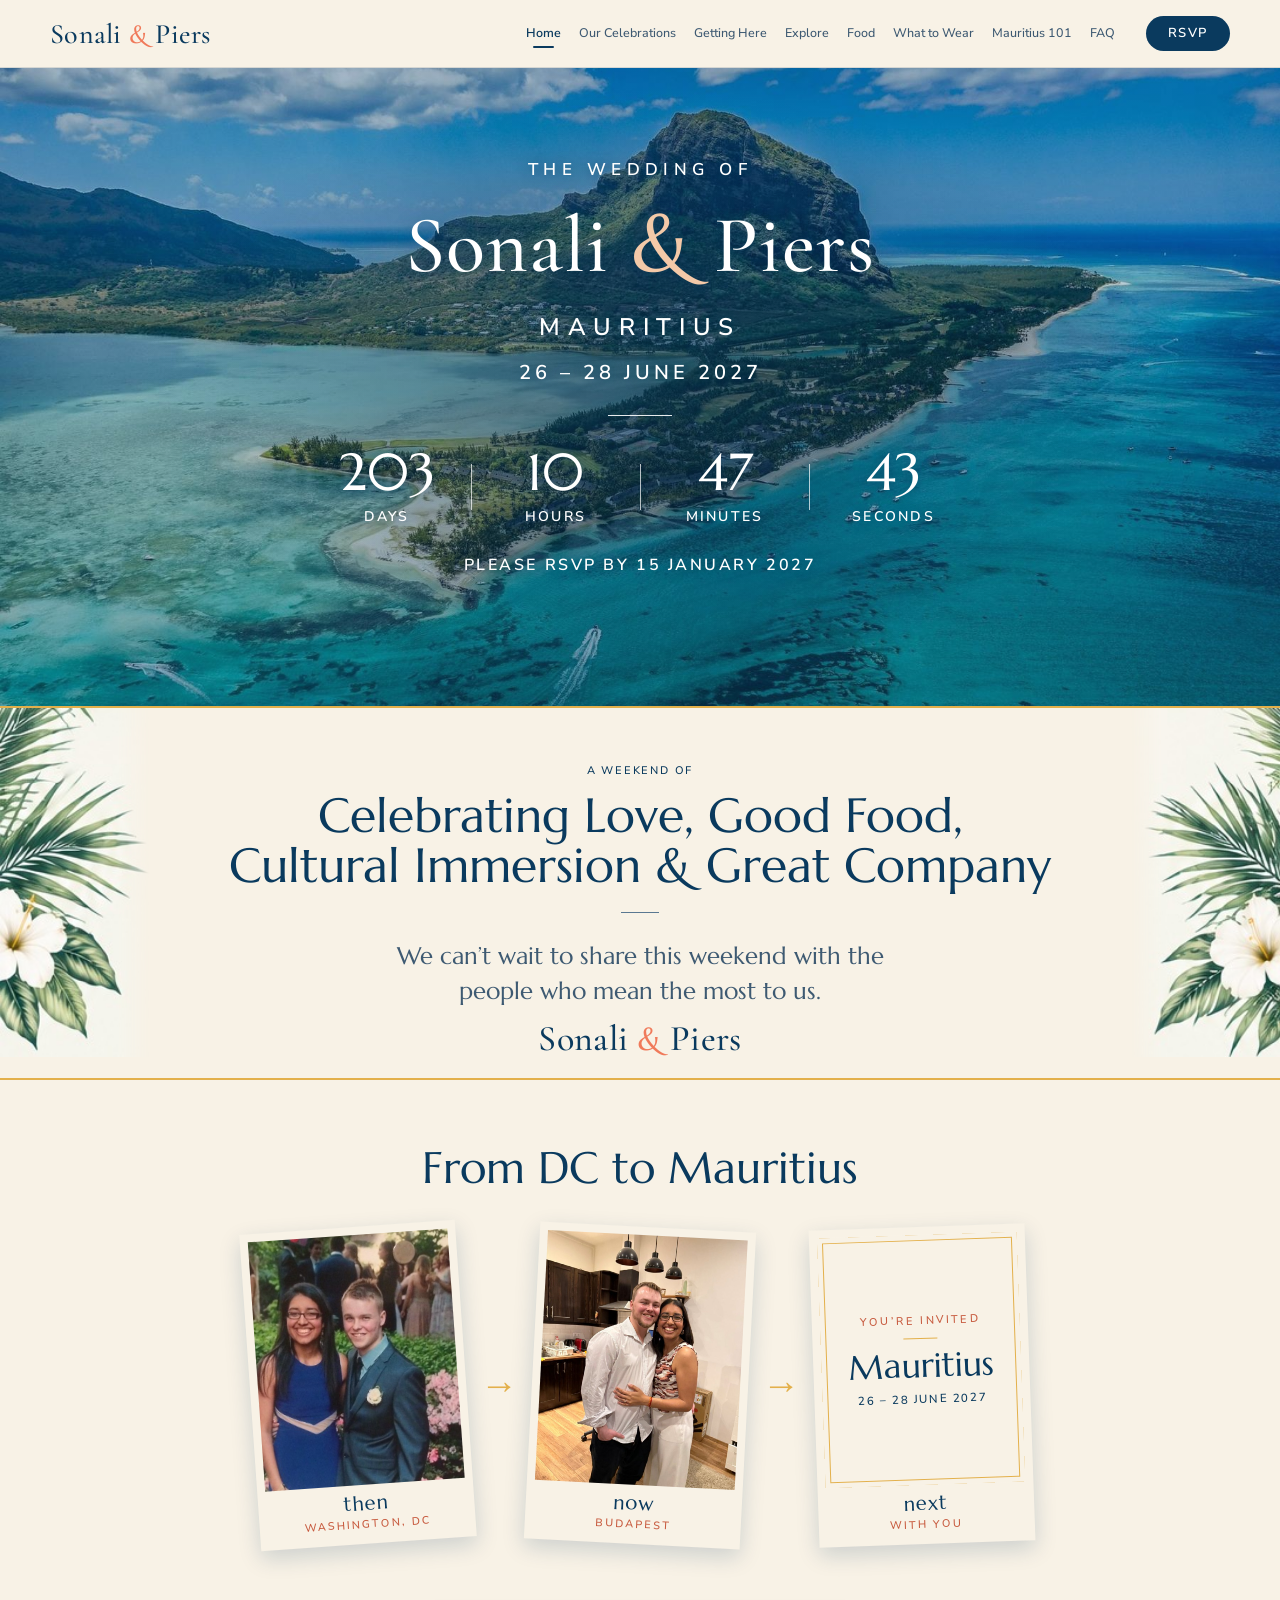
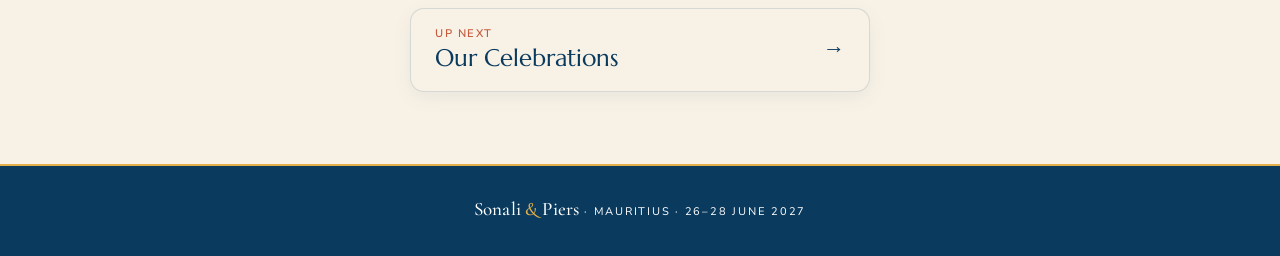
==== index.html @ 886efa23 "Full-height landing photo on older Samsung Internet Add standard vh fallbacks before the svh heights" ====
<!doctype html>
<html lang="en">
	<head>
		<meta charset="UTF-8" />
		<meta
			name="viewport"
			content="width=device-width, initial-scale=1.0, viewport-fit=cover" />
		<meta
			name="theme-color"
			content="#0d6663" />
		<title>Sonali &amp; Piers | Mauritius Wedding</title>
		<meta name="description" content="Sonali &amp; Piers are getting married in Mauritius, 26–28 June 2027. Celebrations, travel, FAQ and RSVP." />
		<meta property="og:type" content="website" />
		<meta property="og:site_name" content="Sonali &amp; Piers" />
		<meta property="og:title" content="Sonali &amp; Piers | Mauritius Wedding" />
		<meta property="og:description" content="Sonali &amp; Piers are getting married in Mauritius, 26–28 June 2027. Celebrations, travel, FAQ and RSVP." />
		<meta property="og:url" content="https://piers-kirk.github.io/sonali-and-piers-wedding-website/" />
		<meta property="og:image" content="https://piers-kirk.github.io/sonali-and-piers-wedding-website/assets/images/share.jpg" />
		<meta property="og:image:width" content="1200" />
		<meta property="og:image:height" content="630" />
		<meta property="og:image:alt" content="Sonali &amp; Piers, Mauritius, 26 to 28 June 2027, over an aerial photo of Le Morne" />
		<meta name="twitter:card" content="summary_large_image" />
		<meta name="theme-color" content="#f8f2e6" />
		<link
			rel="preconnect"
			href="https://fonts.googleapis.com" />
		<link
			rel="preconnect"
			href="https://fonts.gstatic.com"
			crossorigin />
		<link
			href="https://fonts.googleapis.com/css2?family=Cormorant+Garamond:wght@500;600&family=Marcellus&family=Nunito+Sans:wght@300;400;600;700&family=Great+Vibes&display=swap"
			rel="stylesheet" />
		<link rel="icon" href="assets/images/favicon.svg" type="image/svg+xml" />
		<link rel="stylesheet" href="assets/css/style.css?v=20261110b" />
		<link rel="stylesheet" href="assets/css/site.css?v=20261110b" />
</head>
	<body data-page="home">
		<header class="site-head">
			<a class="brand" href="index.html#home" aria-label="Sonali and Piers, home">Sonali <span>&amp;</span> Piers</a>
			<nav class="site-nav" aria-label="Main"><a href="index.html#home" data-nav="home">Home</a><a href="index.html#itinerary" data-nav="itinerary">Our Celebrations</a><a href="index.html#travel" data-nav="travel">Getting Here</a><a href="explore.html" data-nav="explore">Explore</a><a href="food.html" data-nav="food">Food</a><a href="wear.html" data-nav="wear">What to Wear</a><a href="tips.html" data-nav="tips">Mauritius 101</a><a href="index.html#faq" data-nav="faq">FAQ</a></nav>
			<a class="head-rsvp" href="index.html#rsvp" data-nav="rsvp">RSVP</a>
		</header>
		<nav class="tabbar" aria-label="Main"><a href="index.html#home" data-nav="home"><svg viewBox="0 0 24 24" aria-hidden="true"><path d="M3 10.5 12 3l9 7.5"/><path d="M5 9.5V20h5v-6h4v6h5V9.5"/></svg><span>Home</span></a><a href="index.html#itinerary" data-nav="itinerary"><svg viewBox="0 0 24 24" aria-hidden="true"><rect x="3.5" y="5" width="17" height="15.5" rx="2"/><path d="M3.5 10h17M8 3v4M16 3v4"/><path d="m9.2 15 2 2 3.8-4" /></svg><span>Celebrations</span></a><a href="index.html#travel" data-nav="travel"><svg viewBox="0 0 24 24" aria-hidden="true"><path d="M10.2 20.5 12 15l4.6 4.3 1.6-.6-2.4-6.5 3.6-3.6a1.9 1.9 0 0 0-2.7-2.7l-3.6 3.6-6.5-2.4-.6 1.6L10.3 12l-5.5 1.8-1.4-1.4-1.3.6 2.3 2.8 2.8 2.3.6-1.3z"/></svg><span>Getting Here</span></a><a href="explore.html" data-nav="explore"><svg viewBox="0 0 24 24" aria-hidden="true"><circle cx="12" cy="12" r="8.5"/><path d="m15.5 8.5-2 5-5 2 2-5z"/></svg><span>Explore</span></a><button class="tab-more" type="button" aria-expanded="false" aria-controls="more-sheet"><svg viewBox="0 0 24 24" aria-hidden="true"><rect x="4" y="4" width="6.5" height="6.5" rx="1.6"/><rect x="13.5" y="4" width="6.5" height="6.5" rx="1.6"/><rect x="4" y="13.5" width="6.5" height="6.5" rx="1.6"/><rect x="13.5" y="13.5" width="6.5" height="6.5" rx="1.6"/></svg><span>More</span></button></nav>
		<div class="more-sheet" id="more-sheet" hidden><div class="more-scrim" data-close-more></div><div class="more-panel" role="dialog" aria-modal="true" aria-label="More pages"><p class="more-h">More</p><ul><li><a href="food.html" data-nav="food"><svg viewBox="0 0 24 24" aria-hidden="true"><path d="M7 3v8M4.5 3v5a2.5 2.5 0 0 0 5 0V3M7 11v10"/><path d="M17.5 21V3c-2.2 1.3-3.5 3.7-3.5 7v3h3.5"/></svg><span>Food</span><i aria-hidden="true">›</i></a></li><li><a href="wear.html" data-nav="wear"><svg viewBox="0 0 24 24" aria-hidden="true"><path d="M12 7.5a2 2 0 1 1 2-2"/><path d="M12 7.5v1.2L3.2 15.6a1 1 0 0 0 .6 1.9h16.4a1 1 0 0 0 .6-1.9L12 8.7"/></svg><span>What to Wear</span><i aria-hidden="true">›</i></a></li><li><a href="tips.html" data-nav="tips"><svg viewBox="0 0 24 24" aria-hidden="true"><circle cx="12" cy="12" r="8.5"/><path d="M12 11v5.5"/><circle cx="12" cy="7.8" r=".7" fill="currentColor"/></svg><span>Mauritius 101</span><i aria-hidden="true">›</i></a></li><li><a href="index.html#faq" data-nav="faq"><svg viewBox="0 0 24 24" aria-hidden="true"><circle cx="12" cy="12" r="8.5"/><path d="M9.7 9.5a2.4 2.4 0 1 1 3.3 2.2c-.7.3-1 .8-1 1.5v.4"/><circle cx="12" cy="16.6" r=".6" fill="currentColor"/></svg><span>FAQ</span><i aria-hidden="true">›</i></a></li></ul></div></div>
		<header
			class="hero"
			id="home" data-view="home">
			<div class="hero-content">
				<p class="eyebrow">THE WEDDING OF</p>
				<h1 class="names"><span>Sonali</span> <span class="name-amp">&amp;</span> <span>Piers</span></h1>
				<p class="hero-location">MAURITIUS</p>
				<p class="hero-date">26 – 28 JUNE 2027</p>
				<span
					class="hero-rule"
					aria-hidden="true"></span>
				<div class="countdown" aria-label="Countdown to the wedding"><div><span data-unit="days">0</span><p>DAYS</p></div><i></i><div><span data-unit="hours">0</span><p>HOURS</p></div><i></i><div><span data-unit="minutes">0</span><p>MINUTES</p></div><i></i><div><span data-unit="seconds">0</span><p>SECONDS</p></div></div>
				<p class="rsvp-by hero-by">PLEASE RSVP BY 15 JANUARY 2027</p>
			</div>
		</header>

		<main>
			<section
				class="intro tropical-corners"
				id="welcome" data-view="home">
				<span class="deco deco-l" aria-hidden="true"></span><span class="deco deco-r" aria-hidden="true"></span>
				<p class="section-label">A WEEKEND OF</p>
				<h2>Celebrating Love, Good Food,<br />Cultural Immersion &amp; Great Company</h2>
				<p class="welcome-note">We can’t wait to share this weekend with the people who mean the most to us.</p>
				<p class="sig">Sonali <span class="name-amp">&amp;</span> Piers</p>
			</section>

			<section class="story" id="story" data-view="home">
				<h2>From DC to Mauritius</h2>
				<div class="story-pols">
					<figure class="pol pol-a"><img src="assets/images/story-then.jpg" alt="Sonali and Piers at prom" loading="lazy" /><figcaption>then<small>Washington, DC</small></figcaption></figure>
					<span class="story-arrow" aria-hidden="true">→</span>
					<figure class="pol pol-b"><img src="assets/images/story-now.jpg" alt="Sonali and Piers today" loading="lazy" /><figcaption>now<small>Budapest</small></figcaption></figure>
					<span class="story-arrow story-arrow-2" aria-hidden="true">→</span>
					<figure class="pol pol-c"><div class="inv" role="img" aria-label="You're invited to Mauritius, 26 to 28 June 2027"><span class="inv-k">You’re invited</span><span class="inv-line"></span><span class="inv-m">Mauritius</span><span class="inv-d">26 – 28 June 2027</span></div><figcaption>next<small>with you</small></figcaption></figure>
				</div>
			<a class="view-next" href="#itinerary"><small>Up next</small><b>Our Celebrations</b><span aria-hidden="true">→</span></a></section>
			<section
				class="celebrations"
				id="itinerary" data-view="itinerary"><span class="hib hib-l" aria-hidden="true"></span><span class="hib hib-r" aria-hidden="true"></span>
				<div class="section-heading">
					<span></span>
					<h2>OUR CELEBRATIONS</h2>
					<span></span>
				</div>
<div class="toran" aria-hidden="true"></div>

				<div class="ce-grid"><article class="ce"><figure class="ce-art"><svg viewBox="0 0 300 200" preserveAspectRatio="xMidYMid slice" aria-hidden="true"><defs><linearGradient id="cm" x1="0" y1="0" x2="0" y2="1"><stop offset="0" stop-color="#c2306b"/><stop offset="1" stop-color="#8f1f52"/></linearGradient></defs><rect width="300" height="200" fill="url(#cm)"/>
<g stroke="#f6c98f" stroke-width="1.2" opacity=".5" fill="none"><path d="M0 30 Q75 60 150 30 T300 30"/></g>
<g><line x1="24" y1="0" x2="24" y2="110" stroke="#f4d58d" stroke-width="1"/><circle cx="24" cy="12" r="7" fill="#f4b84a"/><circle cx="24" cy="26" r="7" fill="#e9a23b"/><circle cx="24" cy="40" r="7" fill="#f4b84a"/><circle cx="24" cy="54" r="7" fill="#e9a23b"/><circle cx="24" cy="68" r="7" fill="#f4b84a"/><circle cx="24" cy="82" r="7" fill="#e9a23b"/><circle cx="24" cy="96" r="7" fill="#f4b84a"/></g><g><line x1="58" y1="0" x2="58" y2="80" stroke="#f4d58d" stroke-width="1"/><circle cx="58" cy="12" r="7" fill="#e9a23b"/><circle cx="58" cy="26" r="7" fill="#f4b84a"/><circle cx="58" cy="40" r="7" fill="#e9a23b"/><circle cx="58" cy="54" r="7" fill="#f4b84a"/><circle cx="58" cy="68" r="7" fill="#e9a23b"/></g><g><line x1="92" y1="0" x2="92" y2="128" stroke="#f4d58d" stroke-width="1"/><circle cx="92" cy="12" r="7" fill="#f4b84a"/><circle cx="92" cy="26" r="7" fill="#e9a23b"/><circle cx="92" cy="40" r="7" fill="#f4b84a"/><circle cx="92" cy="54" r="7" fill="#e9a23b"/><circle cx="92" cy="68" r="7" fill="#f4b84a"/><circle cx="92" cy="82" r="7" fill="#e9a23b"/><circle cx="92" cy="96" r="7" fill="#f4b84a"/><circle cx="92" cy="110" r="7" fill="#e9a23b"/><circle cx="92" cy="124" r="7" fill="#f4b84a"/></g><g><line x1="208" y1="0" x2="208" y2="128" stroke="#f4d58d" stroke-width="1"/><circle cx="208" cy="12" r="7" fill="#e9a23b"/><circle cx="208" cy="26" r="7" fill="#f4b84a"/><circle cx="208" cy="40" r="7" fill="#e9a23b"/><circle cx="208" cy="54" r="7" fill="#f4b84a"/><circle cx="208" cy="68" r="7" fill="#e9a23b"/><circle cx="208" cy="82" r="7" fill="#f4b84a"/><circle cx="208" cy="96" r="7" fill="#e9a23b"/><circle cx="208" cy="110" r="7" fill="#f4b84a"/><circle cx="208" cy="124" r="7" fill="#e9a23b"/></g><g><line x1="242" y1="0" x2="242" y2="80" stroke="#f4d58d" stroke-width="1"/><circle cx="242" cy="12" r="7" fill="#f4b84a"/><circle cx="242" cy="26" r="7" fill="#e9a23b"/><circle cx="242" cy="40" r="7" fill="#f4b84a"/><circle cx="242" cy="54" r="7" fill="#e9a23b"/><circle cx="242" cy="68" r="7" fill="#f4b84a"/></g><g><line x1="276" y1="0" x2="276" y2="110" stroke="#f4d58d" stroke-width="1"/><circle cx="276" cy="12" r="7" fill="#e9a23b"/><circle cx="276" cy="26" r="7" fill="#f4b84a"/><circle cx="276" cy="40" r="7" fill="#e9a23b"/><circle cx="276" cy="54" r="7" fill="#f4b84a"/><circle cx="276" cy="68" r="7" fill="#e9a23b"/><circle cx="276" cy="82" r="7" fill="#f4b84a"/><circle cx="276" cy="96" r="7" fill="#e9a23b"/></g>
<g><path d="M150 64 l14 22 h-28z" fill="#f4d58d"/><rect x="140" y="86" width="20" height="26" rx="3" fill="#e9a23b"/><path d="M146 96 h8 M146 104 h8" stroke="#8f1f52" stroke-width="2"/><circle cx="150" cy="120" r="3" fill="#f4d58d"/><line x1="150" y1="0" x2="150" y2="64" stroke="#f4d58d"/></g>
<path d="M0 200 V160 Q75 140 150 158 T300 150 V200Z" fill="#1f7a5c"/>
<g fill="#f6c98f"><circle cx="40" cy="176" r="2"/><circle cx="110" cy="168" r="2"/><circle cx="190" cy="172" r="2"/><circle cx="260" cy="166" r="2"/></g></svg><div class="ce-date"><span>SAT</span><b>26</b><span>JUNE</span></div></figure>
<div class="ce-body"><h3>Mehendi</h3><p class="ce-time">6:00 PM – Midnight</p><p class="ce-venue">Domaine Anna</p><p class="ce-serve">Dinner will be served</p><p class="ce-copy">A joyful start to the weekend with good food and colour.</p>
<a class="ce-map" href="https://www.google.com/maps/place/Domaine+Anna/@-20.2659439,57.3825025,17z/data=!3m1!4b1!4m6!3m5!1s0x217c43f70ab8f611:0x45fe65e4c6f3e160!8m2!3d-20.265949!4d57.3850828!16s%2Fg%2F1w0nbml6?entry=ttu&amp;g_ep=EgoyMDI2MTEwNC4wIKXMDSoASAFQAw%3D%3D" target="_blank" rel="noopener"><svg viewBox="0 0 24 24" aria-hidden="true"><path d="M12 21s-7-6.2-7-11.5A7 7 0 0 1 19 9.5C19 14.8 12 21 12 21z"/><circle cx="12" cy="9.5" r="2.5"/></svg>View on map</a>
<div class="ce-actions"><a class="ce-cal" href="assets/calendar/mehendi.ics" download>Add to calendar</a><a class="ce-cal alt" href="https://calendar.google.com/calendar/render?action=TEMPLATE&amp;text=Sonali%20%26%20Piers%20-%20Mehendi&amp;dates=20270626T140000Z/20270626T200000Z&amp;location=Domaine%20Anna%2C%20Flic%20en%20Flac%2C%20Mauritius&amp;details=Times%20are%20Mauritius%20time%20%28UTC%2B4%29." target="_blank" rel="noopener">Google Calendar</a></div><div class="ce-expect"><p class="ce-expect-h">What to expect</p><p>The Mehendi is a relaxed, colourful party the evening before the wedding. Henna (mehendi) artists paint intricate designs on the bride’s hands and feet, and guests are very welcome to have a design too. It takes around 20 minutes to dry, so it’s the perfect excuse to sit back with a drink. Expect music, dancing and plenty of food. There are no formalities, just come and enjoy yourself.</p></div><div class="ce-wear"><p class="ce-wear-h">What to wear</p><p>Traditional Indian attire encouraged; Western festive attire is also welcome.</p><p class="ce-pal-tbc"><span aria-hidden="true"><i></i><i></i><i></i></span>Colour palette coming soon</p><a class="ce-insp" href="wear.html#mehendi">Outfit ideas &rarr;</a></div></div></article><article class="ce"><figure class="ce-art"><img src="assets/images/events/hilton_mauritius.jpeg" alt="Hilton Mauritius Resort &amp; Spa, Flic en Flac" loading="lazy" decoding="async" /><div class="ce-date"><span>SUN</span><b>27</b><span>JUNE</span></div></figure>
<div class="ce-body"><h3>The Wedding</h3><p class="ce-time">3:00 – 6:00 PM</p><p class="ce-venue">Hilton Mauritius Resort &amp; Spa</p><p class="ce-serve">Light snacks and refreshments will be served</p><p class="ce-copy">Join us as we exchange vows and celebrate.</p>
<a class="ce-map" href="https://www.google.com/maps/place/Hilton+Mauritius+Resort+%26+Spa/@-20.3084199,57.3672756,17z/data=!4m9!3m8!1s0x217c4179ae900001:0xa99a5f3eeeeec6ca!5m2!4m1!1i2!8m2!3d-20.3084199!4d57.3672756!16s%2Fg%2F1td0kdqw?entry=ttu&amp;g_ep=EgoyMDI2MTEwNC4wIKXMDSoASAFQAw%3D%3D" target="_blank" rel="noopener"><svg viewBox="0 0 24 24" aria-hidden="true"><path d="M12 21s-7-6.2-7-11.5A7 7 0 0 1 19 9.5C19 14.8 12 21 12 21z"/><circle cx="12" cy="9.5" r="2.5"/></svg>View on map</a>
<div class="ce-actions"><a class="ce-cal" href="assets/calendar/wedding.ics" download>Add to calendar</a><a class="ce-cal alt" href="https://calendar.google.com/calendar/render?action=TEMPLATE&amp;text=Sonali%20%26%20Piers%20-%20The%20Wedding&amp;dates=20270627T110000Z/20270627T140000Z&amp;location=Hilton%20Mauritius%20Resort%20%26%20Spa%2C%20Flic%20en%20Flac%2C%20Mauritius&amp;details=Times%20are%20Mauritius%20time%20%28UTC%2B4%29." target="_blank" rel="noopener">Google Calendar</a></div><div class="ce-expect"><p class="ce-expect-h">What to expect</p><p>Our wedding is a traditional Hindu ceremony, led by a priest under a decorated canopy called a mandap. It’s more relaxed than many Western ceremonies: it’s fine to chat quietly and take photos. Look out for the jaimala, when we exchange flower garlands, and the pheras, when we walk around a sacred fire seven times, making a promise with each round. The ceremony ends with the sindoor and mangalsutra, which mark the bride as married. Please arrive a little early to find your seat.</p></div><div class="ce-wear"><p class="ce-wear-h">What to wear</p><p>Traditional Indian attire encouraged; Western formal attire is equally welcome.</p><p class="ce-pal-tbc"><span aria-hidden="true"><i></i><i></i><i></i></span>Colour palette coming soon</p><a class="ce-insp" href="wear.html#wedding">Outfit ideas &rarr;</a></div></div></article><article class="ce"><figure class="ce-art"><img src="assets/images/events/reception.jpeg" alt="The Ruins of Balaclava at night" loading="lazy" decoding="async" /><div class="ce-date"><span>MON</span><b>28</b><span>JUNE</span></div></figure>
<div class="ce-body"><h3>The Reception</h3><p class="ce-time">6:00 PM – Midnight</p><p class="ce-venue">Ruins of Balaclava, Maritim Resort &amp; Spa</p><p class="ce-serve">Dinner will be served</p><p class="ce-copy">Dinner, dancing and a big finale to our wedding weekend.</p>
<a class="ce-map" href="https://www.google.com/maps/place/Historical+Ruins+of+Balaclava/@-20.0841305,57.5164028,16z/data=!4m10!1m2!2m1!1sRuines+de+Balaclava+Maritim+Resort+Mauritius!3m6!1s0x217c530b0ad2eef7:0xcdc414f5a4ec753e!8m2!3d-20.0856876!4d57.520626![base64]!16s%2Fg%2F11hdvd_tl2?entry=ttu&amp;g_ep=EgoyMDI2MTEwNC4wIKXMDSoASAFQAw%3D%3D" target="_blank" rel="noopener"><svg viewBox="0 0 24 24" aria-hidden="true"><path d="M12 21s-7-6.2-7-11.5A7 7 0 0 1 19 9.5C19 14.8 12 21 12 21z"/><circle cx="12" cy="9.5" r="2.5"/></svg>View on map</a>
<div class="ce-actions"><a class="ce-cal" href="assets/calendar/reception.ics" download>Add to calendar</a><a class="ce-cal alt" href="https://calendar.google.com/calendar/render?action=TEMPLATE&amp;text=Sonali%20%26%20Piers%20-%20The%20Reception&amp;dates=20270628T140000Z/20270628T200000Z&amp;location=Ruins%20of%20Balaclava%2C%20Maritim%20Resort%20%26%20Spa%2C%20Balaclava%2C%20Mauritius&amp;details=Times%20are%20Mauritius%20time%20%28UTC%2B4%29." target="_blank" rel="noopener">Google Calendar</a></div><div class="ce-expect"><p class="ce-expect-h">What to expect</p><p>The Reception is our big celebration to close the weekend, held outdoors at the Ruins of Balaclava. Expect dinner, a few toasts and lots of dancing until midnight. June is winter in Mauritius, so evenings can feel cool once the sun sets. Bring a light layer or shawl.</p></div><div class="ce-wear"><p class="ce-wear-h">What to wear</p><p>Chic evening attire; both Indian and Western outfits are welcome.</p><p class="ce-pal-tbc"><span aria-hidden="true"><i></i><i></i><i></i></span>Colour palette coming soon</p><a class="ce-insp" href="wear.html#reception">Outfit ideas &rarr;</a></div></div></article></div>
			<a class="view-next" href="#travel"><small>Up next</small><b>Getting Here</b><span aria-hidden="true">→</span></a></section>

			<section class="travel" id="travel" data-view="travel">
				<p class="section-label">FLIGHTS &amp; WHERE TO STAY</p>
				<h2>Getting Here</h2><div class="toran garland" aria-hidden="true"></div>
				<p class="travel-intro">We recommend these airlines. Try to land 3–5 days before the festivities begin, around 21–23 June, so you have time to recover from the journey and the jet lag.</p>
				<div class="stamps"><a class="stamp" style="--c:#e4695a;--r:-7deg" href="https://www.turkishairlines.com" target="_blank" rel="noopener"><small>DEPARTED VIA</small><b>Turkish Airlines</b><small>ISTANBUL · IST</small></a><a class="stamp" style="--c:#0d615e;--r:5deg" href="https://www.emirates.com" target="_blank" rel="noopener"><small>DEPARTED VIA</small><b>Emirates</b><small>DUBAI · DXB</small></a><a class="stamp" style="--c:#123b4a;--r:-3deg" href="https://www.airfrance.com" target="_blank" rel="noopener"><small>DEPARTED VIA</small><b>Air France</b><small>PARIS · CDG</small></a></div>
				<p class="travel-note">Before you fly, fill in the free <a href="https://safemauritius.govmu.org/" target="_blank" rel="noopener">SafeMauritius travel form</a>.</p>
				<div class="stay" id="stay">
					<p class="section-label">WHERE TO STAY</p>
					<h3>Stay in Flic en Flac</h3>
					<p class="travel-intro">Most of the festivities are in Flic en Flac, so we recommend staying there. It’s a small island, so you’ll be fine wherever you end up.</p>
					<article class="stay-pick">
						<span class="stay-badge">OUR PICK</span>
						<h4>Hilton Mauritius Resort &amp; Spa</h4>
						<p>Where the wedding takes place. A beachfront resort in Flic en Flac with a spa, a pool and several restaurants.</p>
						<div class="stay-links"><a href="https://www.hilton.com/en/hotels/mruhihi-hilton-mauritius-resort-and-spa/" target="_blank" rel="noopener">Hilton website</a><a href="https://www.google.com/maps/search/?api=1&amp;query=Hilton%20Mauritius%20Resort%20%26%20Spa" target="_blank" rel="noopener">View on map</a></div>
					</article>
					<p class="stay-sub">MORE PLACES WE LIKE THE LOOK OF</p>
					<div class="stay-grid">
						<article class="stay-card"><span class="stay-tag">On the beach</span><h4>Sands Suites Resort &amp; Spa</h4><p>Right on Flic en Flac beach, and very well reviewed by guests.</p><a href="https://www.google.com/maps/search/?api=1&amp;query=Sands%20Suites%20Resort%20%26%20Spa%20Flic%20en%20Flac%20Mauritius" target="_blank" rel="noopener">View on map</a></article>
						<article class="stay-card"><span class="stay-tag">Beach resort</span><h4>La Pirogue</h4><p>A beach resort a short drive along the coast, with great guest reviews.</p><a href="https://www.google.com/maps/search/?api=1&amp;query=La%20Pirogue%20Mauritius%20Flic%20en%20Flac" target="_blank" rel="noopener">View on map</a></article>
						<article class="stay-card"><span class="stay-tag">Beach resort</span><h4>Sugar Beach</h4><p>Another well-reviewed beach resort close to Flic en Flac.</p><a href="https://www.google.com/maps/search/?api=1&amp;query=Sugar%20Beach%20Mauritius%20Flic%20en%20Flac" target="_blank" rel="noopener">View on map</a></article>
						<article class="stay-card"><span class="stay-tag">Luxury resort</span><h4>Sofitel Mauritius L&rsquo;Imperial</h4><p>A well-known luxury resort just along the coast from Flic en Flac.</p><a href="https://www.google.com/maps/search/?api=1&amp;query=Sofitel%20Mauritius%20L%27Imperial%20Resort%20%26%20Spa" target="_blank" rel="noopener">View on map</a></article>
					</div>
					<article class="stay-bnb">
						<h4>Prefer an Airbnb?</h4>
						<p>There are plenty of houses, villas and apartments in and around Flic en Flac, which works well if you’re travelling in a group.</p>
						<a href="https://www.airbnb.com/flic-en-flac-mauritius/stays" target="_blank" rel="noopener">Browse Airbnbs in Flic en Flac</a>
					</article>
					<p class="stay-note">Prices and availability are on each website.</p>
				</div>
				<div class="isle" id="isle">
					<div class="isle-head"><p class="lbl">FIND YOUR WAY AROUND</p><h3>Our island, at a glance</h3><p class="isle-sub">Tap a place to see what’s happening there.</p></div>
					<div class="isle-body">
						<div class="isle-map"><svg id="isle-svg" viewBox="0 0 420 470" role="img" aria-label="Map of Mauritius showing the airport, Flic en Flac and the three wedding venues"></svg></div>
						<div class="isle-panel" aria-live="polite">
							<div class="isle-chips" role="tablist" id="isle-chips"></div>
							<article class="isle-card" id="isle-card"></article>
						</div>
					</div>
				</div>
			<a class="view-next" href="explore.html"><small>Up next</small><b>Explore</b><span aria-hidden="true">→</span></a></section>

			<section class="faq" id="faq" data-view="faq"><p class="section-label">FREQUENTLY ASKED QUESTIONS</p><h2>FAQ</h2><div class="toran diyas" aria-hidden="true"></div><div class="faq-tabs" role="tablist"><button type="button" class="faq-tab" role="tab" data-p="faq-0" aria-selected="true">GETTING THERE</button><button type="button" class="faq-tab" role="tab" data-p="faq-1" aria-selected="false">WEATHER &amp; PACKING</button><button type="button" class="faq-tab" role="tab" data-p="faq-2" aria-selected="false">ATTIRE</button><button type="button" class="faq-tab" role="tab" data-p="faq-3" aria-selected="false">OUR CELEBRATIONS</button></div><div class="faq-panel" role="tabpanel" id="faq-0"><details><summary>How do I get from the airport?</summary><p>The airport (MRU) is about an hour’s drive from Flic en Flac. Taxis and pre-booked transfers are easy to arrange. Group transfer details are coming soon.</p></details><details><summary>Do I need a visa or any forms?</summary><p>It depends on your passport. Many nationalities can enter visa-free for tourism, but please check the official Mauritius Passport and Immigration Office website for yours. Every traveller must also complete the free All-in-One Travel Digital Form on the <a href="https://safemauritius.govmu.org/" target="_blank" rel="noopener">official SafeMauritius site</a> before flying (currently at least 72 hours before arrival) and save the QR code to show on arrival.</p></details><details><summary>What about money and tipping?</summary><p>The local currency is the Mauritian rupee (MUR). Cards are widely accepted at hotels and restaurants, but carry some cash for markets and taxis. Tipping is appreciated but not expected.</p></details><details><summary>Can I drive?</summary><p>Cars drive on the left in Mauritius. Many visitors hire a driver for a day of sightseeing.</p></details><details><summary>Can I make a holiday of it?</summary><p>Absolutely. Have a look at our <a href="explore.html">Explore the Island</a> page for our favourite day trips.</p></details></div><div class="faq-panel" role="tabpanel" id="faq-1" hidden><details><summary>What’s the weather like in June?</summary><p>June is winter in Mauritius: sunny days in the mid-20s °C, cooler evenings and the odd shower. The sea is still lovely for swimming.</p></details><details><summary>What should I pack?</summary><p>Light layers, something warmer for the evenings, swimwear, a sun hat, sunscreen, insect repellent and comfortable shoes for sightseeing.</p></details><details><summary>Plugs, power &amp; phones?</summary><p>Sockets are Type C and G (230V), so UK plugs work. Mauritius is on GMT+4. Check your roaming charges, or pick up a local SIM or eSIM.</p></details></div><div class="faq-panel" role="tabpanel" id="faq-2" hidden><details><summary>What should I wear?</summary><p>Each celebration has its own dress code on the <a href="#itinerary">Our Celebrations</a> page, and our <a href="wear.html">What to Wear</a> page has outfit ideas and a quick guide to Indian clothes. Indian and Western attire are both welcome.</p></details><details><summary>Where can I get Indian outfits?</summary><p>Borrow from friends and family, buy online before you travel, or look to the tailors and shops in Mauritius (Port Louis is a good place to start). See our <a href="wear.html">What to Wear</a> page for more.</p></details></div><div class="faq-panel" role="tabpanel" id="faq-3" hidden><details><summary>Can I bring a plus-one or my children?</summary><p>We’ve named everyone we’re delighted to be celebrating with on your invitation. With a destination wedding and a limited guest list, we’re sadly not able to accommodate additional guests or plus-ones who weren’t included. Thank you so much for understanding. We can’t wait to celebrate with you!</p></details><details><summary>When should I RSVP by?</summary><p>Please RSVP by 15 January 2027.</p></details><details><summary>Gifts, or who do I contact with questions?</summary><p>Please message Sonali or Piers directly.</p></details></div><a class="view-next" href="#rsvp"><small>Up next</small><b>RSVP</b><span aria-hidden="true">→</span></a></section>

			<section
				class="countdown-rsvp"
				id="rsvp" data-view="rsvp">
				<div class="countdown-wrap">
					<p class="section-label">KINDLY REPLY</p>
					<h2 class="rsvp-title">Will you join us?</h2>
					<p class="rsvp-lede">We’d love to know if you can make it.<br />Please reply by <strong>15 January 2027</strong>.</p>
					<div
						class="countdown"
						aria-label="Countdown to the wedding">
						<div>
							<span data-unit="days">0</span>
							<p>DAYS</p>
						</div>
						<i></i>
						<div>
							<span data-unit="hours">0</span>
							<p>HOURS</p>
						</div>
						<i></i>
						<div>
							<span data-unit="minutes">0</span>
							<p>MINUTES</p>
						</div>
						<i></i>
						<div>
							<span data-unit="seconds">0</span>
							<p>SECONDS</p>
						</div>
					</div>
					<a
						class="rsvp-button" href="https://forms.gle/JEmLaittAGjbe9GV7" target="_blank" rel="noopener"
						>RSVP <span>→</span></a
					>
					<p class="cant-wait">WE CAN’T WAIT TO CELEBRATE WITH YOU</p>
				</div>
			</section>

			</main>

		<footer><p><span class="fn">Sonali <span class="name-amp">&amp;</span> Piers</span> · MAURITIUS · 26–28 JUNE 2027</p></footer>
		<script src="assets/js/script.js?v=20261110b"></script>
		<script src="assets/js/site.js?v=20261110b"></script>
	</body>
</html>
---- assets/css/style.css ----
:root{--green:#0a3a5e;--deep:#0a3a5e;--cream:#f8f2e6;--mist:#eaf4fc;--ink:#0a3a5e;--serif:"Marcellus",Georgia,serif;--sans:"Nunito Sans",Arial,sans-serif}
*{box-sizing:border-box;margin:0;padding:0}
html{scroll-behavior:smooth;scroll-padding-top:70px}
body{font-family:var(--sans);color:var(--ink);background:var(--cream);line-height:1.6}
a{color:inherit}
.hero{position:relative;height:min(720px,72vw);min-height:560px;display:flex;align-items:center;justify-content:center;color:white;text-align:center;background:linear-gradient(rgba(10, 58, 94, .13),rgba(10, 58, 94, .09)),url("https://images.unsplash.com/photo-1507525428034-b723cf961d3e?auto=format&fit=crop&w=2400&q=90") center 56%/cover no-repeat}
.nav{position:absolute;top:0;left:50%;transform:translateX(-50%);width:min(760px,86%);height:105px;display:grid;grid-template-columns:1fr 64px 1fr;align-items:center;z-index:2}

.nav a{text-decoration:none;font-size:10px;letter-spacing:3px;text-transform:uppercase;text-shadow:0 1px 8px rgba(0,0,0,.25)}

.hero-content{margin-top:45px}
.eyebrow,.section-label{font-size:10px;letter-spacing:4px;font-weight:500}
.hero h1{font:400 clamp(52px,6.2vw,84px)/1 var(--serif);letter-spacing:.055em;margin:13px 0 12px}
.hero h1 span{font-size:.9em}
.hero-location{font-size:13px;letter-spacing:5px;margin-top:16px}
.hero-date{font-size:10px;letter-spacing:4px;margin-top:8px}
.hero-rule{display:block;width:42px;height:1px;background:currentColor;margin:22px auto 0;opacity:.75}
.intro{position:relative;text-align:center;padding:55px 20px 64px;overflow:hidden}
.intro:before,.intro:after{content:"❧";position:absolute;top:20px;font:140px/1 var(--serif);color:#1670b8;opacity:.24}
.intro:before{left:-28px;transform:rotate(-35deg)}
.intro:after{right:-28px;transform:scaleX(-1) rotate(-35deg)}
.section-label{color:var(--deep);margin-bottom:10px}
.intro h2,.travel h2,.faq h2{font:400 clamp(34px,4vw,48px)/1.05 var(--serif);color:var(--deep)}

.celebrations{background:linear-gradient(180deg,#eaf4fc,#eaf4fc);padding:48px 6% 62px}
.section-heading{display:flex;align-items:center;justify-content:center;gap:28px}
.section-heading span{width:38px;height:1px;background:#5a7891}
.section-heading h2{font:500 17px/1 var(--serif);letter-spacing:5px}

.dress{padding-top:12px;color:#3e5a72;border-top:1px solid #f8f2e6;margin-top:14px!important}
.travel,.faq{text-align:center;padding:68px 22px}
.travel{background:var(--cream)}
.travel>p:last-child{font-size:12px;margin:14px auto 0;color:#3e5a72}
.faq{background:#eaf4fc}
.faq details{max-width:680px;margin:0 auto;border-bottom:1px solid #eaf4fc;text-align:left}
.faq details:first-of-type{margin-top:30px;border-top:1px solid #eaf4fc}
.faq summary{cursor:pointer;padding:17px 4px;font:400 20px var(--serif)}
.faq details p{padding:0 4px 18px;font-size:12px;color:#3e5a72}
.countdown-rsvp{position:relative;min-height:320px;display:flex;align-items:center;justify-content:center;text-align:center;background:linear-gradient(rgba(234, 244, 252, .20),rgba(234, 244, 252, .20)),url("https://images.unsplash.com/photo-1507525428034-b723cf961d3e?auto=format&fit=crop&w=2200&q=88") center 73%/cover no-repeat}
.countdown-wrap{padding:36px 20px}
.countdown{display:flex;justify-content:center;align-items:center;gap:24px;margin:8px auto 18px}
.countdown div{min-width:70px}
.countdown span{font:400 38px/1 var(--serif)}
.countdown p{font-size:8px;letter-spacing:1.8px;margin-top:4px}
.countdown i{display:block;width:1px;height:32px;background:rgba(10, 58, 94, .42)}
.rsvp-button{display:inline-flex;min-width:150px;justify-content:center;gap:18px;padding:12px 24px;border-radius:28px;background:var(--green);color:white;text-decoration:none;font-size:9px;letter-spacing:3px}
.cant-wait{margin-top:15px;font-size:8px;letter-spacing:2.4px}

#rsvp-form{display:flex;flex-direction:column;gap:13px;max-width:500px;margin:28px auto 0}
input,select,textarea{width:100%;border:1px solid #eaf4fc;background:#f8f2e6;padding:14px 15px;color:var(--deep);font:11px var(--sans);outline:none}
textarea{min-height:100px;resize:vertical}
input:focus,select:focus,textarea:focus{border-color:var(--green)}
button{align-self:center;margin-top:6px;border:0;border-radius:28px;background:var(--green);color:white;padding:14px 31px;font:500 9px var(--sans);letter-spacing:2.5px;cursor:pointer}

#rsvp-message{font:400 22px var(--serif);margin-top:16px}
footer{text-align:center;padding:28px 20px;background:var(--deep);color:white;font-size:8px;letter-spacing:2px}
@media(max-width:720px){.hero{height:80svh;min-height:600px}
.nav{width:94%;height:auto;padding:22px 0;grid-template-columns:1fr}

.nav a{font-size:8px;letter-spacing:1.5px}
.hero h1{font-size:clamp(42px,12vw,64px)}
.intro:before,.intro:after{font-size:80px}

.countdown{gap:9px}
.countdown div{min-width:52px}
.countdown span{font-size:31px}
.countdown i{height:26px}
.section-heading{gap:14px}
.section-heading h2{font-size:15px;letter-spacing:3px}}
@media(prefers-reduced-motion:reduce){html{scroll-behavior:auto}}

/* Mockup look */
.hero{background:url("../images/le-morne.jpg") center 30%/cover no-repeat;height:min(680px,46vw);min-height:440px}

.nav a{font-size:11px;letter-spacing:3px;text-shadow:0 1px 6px rgba(10, 58, 94, .25)}

.hero-content{margin-top:6px}

.hero h1{font-weight:300;font-size:clamp(46px,6.3vw,92px)}

.intro{background:#f8f2e6;padding:54px 20px 60px;min-height:320px}
.intro:before,.intro:after{content:none}

.deco{position:absolute;top:0;width:min(12.5vw,150px);aspect-ratio:128/298;background-size:100% 100%;background-repeat:no-repeat}

.deco-l{left:0;background-image:url("../images/palm-left.jpg");-webkit-mask-image:linear-gradient(to right,#000 78%,transparent);mask-image:linear-gradient(to right,#000 78%,transparent)}

.deco-r{right:0;background-image:url("../images/palm-right.jpg");-webkit-mask-image:linear-gradient(to left,#000 78%,transparent);mask-image:linear-gradient(to left,#000 78%,transparent)}

.intro h2:after{content:"";display:block;width:38px;height:1px;background:#5a7891;margin:22px auto 0}

.celebrations{background:#eaf4fc}
.section-heading h2{font-size:19px}

.countdown-rsvp{background:url("../images/rsvp-bg.jpg") center/cover no-repeat;min-height:340px}

.cant-wait:after{content:"♡";display:block;font-size:18px;letter-spacing:0;margin-top:12px}

@media(max-width:720px){.hero{height:78svh;min-height:540px}
.nav a{font-size:8px;letter-spacing:1.5px}
.hero h1{font-size:clamp(40px,11vw,60px)}
.deco{display:none}}

/* Travel, FAQ & Explore */
.travel-intro{max-width:560px;margin:14px auto 0;font-size:12px;color:#3e5a72}

.board{max-width:720px;margin:30px auto 0;padding:14px 22px;background:#0a3a5e;border-radius:8px;text-align:left}

.flap{display:flex;flex-wrap:wrap;gap:2px;font:600 13px/1 "Courier New",monospace}

.flap .t{display:inline-block;min-width:15px;padding:6px 2px;background:#0a3a5e;border-radius:2px;text-align:center;animation:flip .6s ease both}

@keyframes flip{from{transform:rotateX(90deg)}
to{transform:none}
}

@keyframes blink{50%{opacity:.6}
}

.travel-note{max-width:560px;margin:22px auto 0;font-size:12px;color:#3e5a72}
.travel-note a,.faq details a{color:var(--green)}

.stay{max-width:560px;margin:34px auto 0;padding:26px 28px;background:#f8f2e6;border-radius:6px;box-shadow:0 6px 20px rgba(10, 58, 94, .07)}

.stay h3{font:400 28px var(--serif);color:var(--deep);margin-bottom:8px}
.stay p{font-size:12px;color:#3e5a72}

.hero.mini{height:min(380px,34vw);min-height:300px}
.hero.mini h1{font-size:clamp(40px,5.2vw,68px)}

.explore{padding:60px 22px 72px;background:var(--cream);text-align:center}
.explore h2{font:400 clamp(30px,4vw,44px)/1.1 var(--serif);color:var(--deep)}

.trips{max-width:1000px;margin:36px auto 0;display:grid;grid-template-columns:repeat(auto-fit,minmax(300px,1fr));gap:22px;text-align:left}

.back{margin-top:36px}

@media(prefers-reduced-motion:reduce){.flap .t{animation:none}}

/* Hero countdown & glance */
.hero .countdown{color:#fff;margin:22px auto 18px;text-shadow:0 1px 8px rgba(10, 58, 94, .35)}

.hero .countdown i{background:rgba(255,255,255,.55)}

.hero .countdown span{font-size:34px}

@media(max-width:560px){.hero .countdown span{font-size:28px}}

/* Welcome note */
.welcome-note{max-width:560px;margin:26px auto 0;font:400 24px/1.45 var(--serif);color:var(--deep)}

.sig{font-family:"Great Vibes",cursive;font-size:46px;line-height:1.2;color:var(--green);margin-top:8px}

@media(max-width:560px){.welcome-note{font-size:21px}
.sig{font-size:40px}}

/* Celebrations timeline */

.colours{margin:14px 8px 0;padding-top:12px;border-top:1px solid #f8f2e6}
.colours>p{margin:0}

.colours .lbl{font-size:8px;letter-spacing:2.4px;color:#3e5a72}
.colours .names{color:#3e5a72}

/* FAQ tabs */
.faq-tabs{display:flex;justify-content:center;flex-wrap:wrap;gap:10px;margin:26px auto 0;max-width:680px}

.faq-tab{margin:0;padding:9px 18px;background:transparent;color:var(--deep);border:1px solid #5a7891;border-radius:22px;font:500 9px var(--sans);letter-spacing:2.5px;cursor:pointer}

.faq-tab[aria-selected="true"]{background:var(--green);border-color:var(--green);color:#fff}

@media(max-width:560px){.board{padding:10px 14px;margin-top:24px}

.board .flap{font-size:11px;gap:1.5px}
.board .flap .t{min-width:11px;padding:4px 1px}}

.isle{max-width:980px;margin:40px auto 0;background:#f8f2e6;border-radius:8px;box-shadow:0 8px 28px rgba(10, 58, 94, .08);padding:30px 30px 28px;text-align:left}
.isle-head{text-align:center}
.isle-head h3{font:400 32px/1.1 var(--serif);color:var(--deep);margin-top:6px}
.isle-sub{font-size:11px;color:#3e5a72;margin-top:6px}
.isle-body{display:grid;grid-template-columns:minmax(0,1.05fr) minmax(0,1fr);gap:28px;margin-top:22px;align-items:center}
.isle-map{background:radial-gradient(ellipse at 50% 45%,#eaf4fc 0%,#eaf4fc 55%,#eaf4fc 100%);border-radius:6px;padding:6px;min-width:0}
#isle-svg{display:block;width:100%;height:auto;fill:initial;stroke:none}
#isle-svg .land{fill:#f8f2e6;stroke:#5a7891;stroke-width:1.2}
#isle-svg .reef{fill:none;stroke:#f8f2e6;stroke-width:1.4;stroke-dasharray:2 5;opacity:.9}
#isle-svg .hills{fill:#e5e9d3}
#isle-svg .route{fill:none;stroke:#f07a5a;stroke-width:1.6;stroke-dasharray:5 5}
#isle-svg .route-lbl{font:500 13px var(--serif);fill:#f07a5a}
#isle-svg .sea{font:400 15px var(--serif);fill:#3e5a72;letter-spacing:2px}
#isle-svg .town{font:500 7.5px var(--sans);letter-spacing:1.6px;fill:#5a7891}
#isle-svg .halo{fill:#0a3a5e;opacity:.09}
#isle-svg .pin{cursor:pointer;outline:none}
#isle-svg .pin circle.dot{fill:#f8f2e6;stroke:#0a3a5e;stroke-width:2;transition:r .2s}
#isle-svg .pin circle.core{fill:#0a3a5e}
#isle-svg .pin text{font:500 8.5px var(--sans);letter-spacing:1.4px;fill:#0a3a5e}
#isle-svg .pin circle.ring{fill:none;stroke:#0a3a5e;stroke-width:1.2;opacity:0}
#isle-svg .pin.on circle.dot{fill:#0a3a5e}
#isle-svg .pin.on circle.core{fill:#f8f2e6}
#isle-svg .pin.on circle.ring{animation:isle-ping 1.8s ease-out infinite}
#isle-svg .pin:focus-visible circle.dot{stroke:#f07a5a;stroke-width:3}
@keyframes isle-ping{0%{r:8;opacity:.7}
100%{r:22;opacity:0}
}
.isle-panel{min-width:0}
.isle-chips{display:flex;flex-wrap:wrap;gap:7px}
.isle-chips button{align-self:auto;margin:0;border:1px solid #eaf4fc;background:#f8f2e6;color:var(--deep);border-radius:20px;padding:8px 13px;font:500 8px var(--sans);letter-spacing:1.8px;cursor:pointer;transition:background .2s}
.isle-chips button[aria-selected="true"]{background:var(--green);border-color:var(--green);color:#fff}
.isle-chips button:focus-visible{outline:2px solid #f07a5a;outline-offset:2px}
.isle-card{margin-top:18px;padding:22px 22px 20px;border:1px solid #f8f2e6;border-radius:6px;background:#f8f2e6;animation:isle-in .35s ease both}
@keyframes isle-in{from{opacity:.4;transform:translateY(6px)}
to{opacity:1;transform:none}
}
.isle-card .lbl{color:#f07a5a}
.isle-card h4{font:400 30px/1.1 var(--serif);color:var(--deep);margin:6px 0 4px}
.isle-card .when{font-size:10px;font-weight:500;color:var(--ink)}
.isle-card p.txt{font-size:11.5px;line-height:1.7;color:#3e5a72;margin-top:10px}
.isle-card .go{display:inline-flex;align-items:center;gap:8px;margin-top:16px;padding:11px 18px;border-radius:24px;background:var(--green);color:#fff;text-decoration:none;font:500 8.5px var(--sans);letter-spacing:2.2px}
.isle-card .go:hover{background:var(--deep)}
.isle-card .go svg{width:13px;height:13px;stroke:#fff;stroke-width:1.8}
@media(max-width:760px){.isle{padding:24px 16px 20px;margin-top:30px}
.isle-body{grid-template-columns:1fr;gap:16px}
.isle-card h4{font-size:27px}}
@media(prefers-reduced-motion:reduce){#isle-svg .pin.on circle.ring{animation:none;opacity:.5;r:14}
.isle-card{animation:none}}

.isle .lbl{font:500 8.5px/1.4 var(--sans);letter-spacing:2.6px;color:#3e5a72;text-transform:uppercase}
.isle-card .lbl{color:#f07a5a}
.isle-card .go svg{fill:none}
.ce-grid{max-width:1120px;margin:36px auto 0;display:grid;grid-template-columns:repeat(3,minmax(0,1fr));gap:22px;text-align:left}
.ce{background:#f8f2e6;border-radius:8px;overflow:hidden;box-shadow:0 6px 22px rgba(10, 58, 94, .08);display:flex;flex-direction:column;transition:transform .25s}
.ce:hover{transform:translateY(-4px)}
.ce-art{position:relative;margin:0;line-height:0}
.ce-art svg{display:block;width:100%;height:190px;fill:initial;stroke:none}
.ce-date{position:absolute;left:18px;bottom:-26px;width:62px;padding:7px 0 6px;background:#f8f2e6;border-radius:6px;box-shadow:0 4px 14px rgba(10, 58, 94, .15);text-align:center;line-height:1}
.ce-date span{display:block;font:500 7.5px var(--sans);letter-spacing:2px;color:#3e5a72}
.ce-date b{display:block;font:400 30px/1 var(--serif);color:var(--deep);margin:3px 0 2px}
.ce-body{padding:38px 24px 22px;display:flex;flex-direction:column;flex:1}
.ce h3{font:400 32px/1.05 var(--serif);color:var(--deep)}
.ce-time{font-size:11px;font-weight:500;letter-spacing:1px;color:var(--ink);margin-top:8px;text-transform:uppercase}
.ce-venue{font-size:12px;color:var(--ink);margin-top:2px}
.ce-copy{font-size:11.5px;line-height:1.7;color:#3e5a72;margin-top:12px}
.ce a.ce-map{align-self:flex-start;display:inline-flex;align-items:center;gap:6px;margin-top:14px;padding:6px 12px 6px 9px;border:1px solid #eaf4fc;border-radius:20px;font:500 8px/1 var(--sans);letter-spacing:2px;text-transform:uppercase;color:var(--green);text-decoration:none;background:#eaf4fc}
.ce a.ce-map:hover{background:#eaf4fc}
.ce-map svg{width:12px;height:12px;fill:none;stroke:var(--green);stroke-width:1.8}
.ce-wear{margin-top:auto;border-top:1px solid #f8f2e6;padding-top:4px}
.ce a.ce-map{margin-bottom:18px}
.ce-wear summary{cursor:pointer;list-style:none;display:flex;justify-content:space-between;align-items:center;padding:12px 0 8px;font:500 9px var(--sans);letter-spacing:2.4px;text-transform:uppercase;color:var(--green)}
.ce-wear summary::-webkit-details-marker{display:none}
.ce-wear summary:after{content:"+";font:300 20px/1 var(--serif);transition:transform .2s}
.ce-wear[open] summary:after{transform:rotate(45deg)}
.ce-wear summary:focus-visible{outline:2px solid #f07a5a;outline-offset:2px}
.ce-wear>p{font-size:11.5px;line-height:1.7;color:#3e5a72}

@media(max-width:900px){.ce-grid{grid-template-columns:1fr;max-width:460px;gap:20px}
.ce-art svg{height:170px}}
@media(prefers-reduced-motion:reduce){.ce{transition:none}}
.ce-wear-h{padding:12px 0 6px;font:500 9px var(--sans);letter-spacing:2.4px;text-transform:uppercase;color:var(--green)}
.ce-wear>p.ce-wear-h{color:var(--green);font-size:9px;line-height:1.4}

/* Mobile: easier-to-tap, more readable nav */
@media(max-width:720px){.nav a{font-size:10px;letter-spacing:2px;padding:10px 4px;display:inline-block}}

/* Waves & flowers */
.celebrations,.travel,.faq{position:relative}
.celebrations:before,.travel:before,.faq:before,.countdown-rsvp:after,footer:before,.hero:after{content:"";position:absolute;left:0;right:0;height:56px;background-size:100% 100%;background-repeat:no-repeat;pointer-events:none;z-index:1}
.celebrations:before,.travel:before,.faq:before,footer:before{top:-1px}
.countdown-rsvp:after,.hero:after{bottom:-1px}
.celebrations:before{background-image:url("data:image/svg+xml,%3Csvg%20xmlns%3D%27http%3A//www.w3.org/2000/svg%27%20viewBox%3D%270%200%201200%2060%27%20preserveAspectRatio%3D%27none%27%3E%3Cpath%20d%3D%27M0%200H1200V28C1000%2062%20850%200%20650%2026S300%2060%20150%2030%2040%2014%200%2030Z%27%20fill%3D%27%23f8f2e6%27/%3E%3C/svg%3E")}
.travel:before{background-image:url("data:image/svg+xml,%3Csvg%20xmlns%3D%27http%3A//www.w3.org/2000/svg%27%20viewBox%3D%270%200%201200%2060%27%20preserveAspectRatio%3D%27none%27%3E%3Cpath%20d%3D%27M0%200H1200V28C1000%2062%20850%200%20650%2026S300%2060%20150%2030%2040%2014%200%2030Z%27%20fill%3D%27%23eaf4fc%27%20transform%3D%22scale%28-1%201%29%20translate%28-1200%200%29%22/%3E%3C/svg%3E")}
.faq:before{background-image:url("data:image/svg+xml,%3Csvg%20xmlns%3D%27http%3A//www.w3.org/2000/svg%27%20viewBox%3D%270%200%201200%2060%27%20preserveAspectRatio%3D%27none%27%3E%3Cpath%20d%3D%27M0%200H1200V28C1000%2062%20850%200%20650%2026S300%2060%20150%2030%2040%2014%200%2030Z%27%20fill%3D%27%23f8f2e6%27/%3E%3C/svg%3E")}
.countdown-rsvp:before{content:"";position:absolute;left:0;right:0;top:-1px;height:56px;background:url("data:image/svg+xml,%3Csvg%20xmlns%3D%27http%3A//www.w3.org/2000/svg%27%20viewBox%3D%270%200%201200%2060%27%20preserveAspectRatio%3D%27none%27%3E%3Cpath%20d%3D%27M0%200H1200V28C1000%2062%20850%200%20650%2026S300%2060%20150%2030%2040%2014%200%2030Z%27%20fill%3D%27%23eaf4fc%27%20transform%3D%22scale%28-1%201%29%20translate%28-1200%200%29%22/%3E%3C/svg%3E") 0 0/100% 100% no-repeat;pointer-events:none;z-index:1}
.countdown-rsvp:after{background-image:url("data:image/svg+xml,%3Csvg%20xmlns%3D%27http%3A//www.w3.org/2000/svg%27%20viewBox%3D%270%200%201200%2060%27%20preserveAspectRatio%3D%27none%27%3E%3Cpath%20d%3D%27M0%2060H1200V32C1000%20-2%20850%2060%20650%2034S300%200%20150%2030%2040%2046%200%2030Z%27%20fill%3D%27%23f8f2e6%27/%3E%3C/svg%3E")}
footer{position:relative;padding-top:60px}footer:before{height:40px;background-image:url("data:image/svg+xml,%3Csvg%20xmlns%3D%27http%3A//www.w3.org/2000/svg%27%20viewBox%3D%270%200%201200%2060%27%20preserveAspectRatio%3D%27none%27%3E%3Cpath%20d%3D%27M0%200H1200V28C1000%2062%20850%200%20650%2026S300%2060%20150%2030%2040%2014%200%2030Z%27%20fill%3D%27%23f8f2e6%27/%3E%3C/svg%3E")}
.hero:after{background-image:url("data:image/svg+xml,%3Csvg%20xmlns%3D%27http%3A//www.w3.org/2000/svg%27%20viewBox%3D%270%200%201200%2060%27%20preserveAspectRatio%3D%27none%27%3E%3Cpath%20d%3D%27M0%2060H1200V32C1000%20-2%20850%2060%20650%2034S300%200%20150%2030%2040%2046%200%2030Z%27%20fill%3D%27%23f8f2e6%27/%3E%3C/svg%3E")}
.celebrations{padding-top:92px}.travel,.faq{padding-top:100px}
.hib{position:absolute;top:96px;width:56px;height:56px;background-size:contain;background-repeat:no-repeat;opacity:.92;pointer-events:none}
.hib-l{left:5%;transform:rotate(-12deg);background-image:url("data:image/svg+xml,%3Csvg%20xmlns%3D%27http%3A//www.w3.org/2000/svg%27%20viewBox%3D%270%200%2060%2060%27%3E%3Cg%20fill%3D%27%23f07a5a%27%20stroke%3D%27%23f07a5a%27%20stroke-width%3D%27.8%27%3E%3Cellipse%20cx%3D%2730%27%20cy%3D%2715%27%20rx%3D%279%27%20ry%3D%2714%27%20transform%3D%27rotate%280%2030%2030%29%27/%3E%3Cellipse%20cx%3D%2730%27%20cy%3D%2715%27%20rx%3D%279%27%20ry%3D%2714%27%20transform%3D%27rotate%2872%2030%2030%29%27/%3E%3Cellipse%20cx%3D%2730%27%20cy%3D%2715%27%20rx%3D%279%27%20ry%3D%2714%27%20transform%3D%27rotate%28144%2030%2030%29%27/%3E%3Cellipse%20cx%3D%2730%27%20cy%3D%2715%27%20rx%3D%279%27%20ry%3D%2714%27%20transform%3D%27rotate%28216%2030%2030%29%27/%3E%3Cellipse%20cx%3D%2730%27%20cy%3D%2715%27%20rx%3D%279%27%20ry%3D%2714%27%20transform%3D%27rotate%28288%2030%2030%29%27/%3E%3C/g%3E%3Ccircle%20cx%3D%2730%27%20cy%3D%2730%27%20r%3D%275%27%20fill%3D%27%23e3b04b%27/%3E%3C/svg%3E")}
.hib-r{right:5%;transform:rotate(14deg);background-image:url("data:image/svg+xml,%3Csvg%20xmlns%3D%27http%3A//www.w3.org/2000/svg%27%20viewBox%3D%270%200%2060%2060%27%3E%3Cg%20fill%3D%27%23ffffff%27%20stroke%3D%27%23e3b9c2%27%20stroke-width%3D%27.8%27%3E%3Cellipse%20cx%3D%2730%27%20cy%3D%2715%27%20rx%3D%279%27%20ry%3D%2714%27%20transform%3D%27rotate%280%2030%2030%29%27/%3E%3Cellipse%20cx%3D%2730%27%20cy%3D%2715%27%20rx%3D%279%27%20ry%3D%2714%27%20transform%3D%27rotate%2872%2030%2030%29%27/%3E%3Cellipse%20cx%3D%2730%27%20cy%3D%2715%27%20rx%3D%279%27%20ry%3D%2714%27%20transform%3D%27rotate%28144%2030%2030%29%27/%3E%3Cellipse%20cx%3D%2730%27%20cy%3D%2715%27%20rx%3D%279%27%20ry%3D%2714%27%20transform%3D%27rotate%28216%2030%2030%29%27/%3E%3Cellipse%20cx%3D%2730%27%20cy%3D%2715%27%20rx%3D%279%27%20ry%3D%2714%27%20transform%3D%27rotate%28288%2030%2030%29%27/%3E%3C/g%3E%3Ccircle%20cx%3D%2730%27%20cy%3D%2730%27%20r%3D%275%27%20fill%3D%27%23e3b04b%27/%3E%3C/svg%3E")}
@media(max-width:720px){.celebrations:before,.travel:before,.faq:before,.countdown-rsvp:before,.countdown-rsvp:after,.hero:after{height:30px}footer:before{height:24px}footer{padding-top:44px}.celebrations{padding-top:64px}.travel,.faq{padding-top:72px}}
@media(max-width:560px){.hib{display:none}}
/* Hibiscus flank the "Our Celebrations" heading */
.hib{top:62px}
.hib-l{left:max(8px,calc(50% - 300px))}.hib-r{right:max(8px,calc(50% - 300px))}
@media(max-width:720px){.hib{top:44px;width:44px;height:44px}}
.hib{top:72px}@media(max-width:720px){.hib{top:52px}}

/* Passport stamps (airlines) */
.stamps{display:flex;flex-wrap:wrap;justify-content:center;gap:26px;max-width:760px;margin:30px auto 0;padding:36px 20px;background:#f8f2e6 repeating-linear-gradient(0deg,transparent 0 27px,rgba(10, 58, 94, .06) 27px 28px);border-radius:10px;box-shadow:inset 0 0 0 1px rgba(10, 58, 94, .1)}
.stamp{width:176px;height:176px;border-radius:50%;border:4px double var(--c);color:var(--c);display:flex;flex-direction:column;align-items:center;justify-content:center;transform:rotate(var(--r));opacity:.9;font-family:"Courier New",monospace;font-weight:700;letter-spacing:1px;text-align:center;padding:12px;text-decoration:none;transition:transform .2s,opacity .2s}
.stamp small{font-size:9px}.stamp b{font:600 22px/1.1 var(--serif);margin:5px 0}
.stamp:hover,.stamp:focus-visible{transform:rotate(0) scale(1.05);opacity:1}
@media(prefers-reduced-motion:reduce){.stamp{transition:none}}
@media(max-width:560px){.stamps{gap:12px;padding:26px 12px}.stamp{width:148px;height:148px;padding:8px}.stamp b{font-size:19px}.stamp small{font-size:8px}}

/* Real photos */
.hero{background-image:url("../images/le-morne.jpg");background-size:cover;background-position:center 30%}
.countdown-rsvp{background:linear-gradient(rgba(255,255,255,.4),rgba(255,255,255,.4)),url("../images/rsvp-bg.jpg") center/cover no-repeat}
/* Keep hero text readable over the photo */
.hero:before{content:"";position:absolute;inset:0;background:linear-gradient(rgba(10, 58, 94, .24),rgba(10, 58, 94, .14) 45%,rgba(10, 58, 94, .34));pointer-events:none}
.hero-content{position:relative;z-index:1}
.hero .countdown,.hero-date,.hero-location,.eyebrow{text-shadow:0 1px 10px rgba(10, 58, 94, .55)}
@media(max-width:720px){.hero{background-position:80% 14%}}

/* Island overview + street map tabs */
.isle-tabs{display:flex;gap:6px;padding:4px 4px 8px}
.isle-tabs button{align-self:auto;margin:0;border:1px solid #cfe4f5;background:rgba(248, 242, 230, .75);color:var(--deep);border-radius:18px;padding:7px 12px;font:500 8px var(--sans);letter-spacing:1.8px;cursor:pointer}
.isle-tabs button[aria-selected="true"]{background:var(--green);border-color:var(--green);color:#fff}
.isle-tabs button:focus-visible{outline:2px solid #f07a5a;outline-offset:2px}
.isle-frame{display:block;width:100%;aspect-ratio:420/470;border:0;border-radius:4px;background:#f8f2e6}
@media(max-width:760px){.isle-frame{pointer-events:none}}

/* RSVP opens the Google Form: countdown section flows straight into the footer */
.countdown-rsvp:after{background-image:url("data:image/svg+xml,%3Csvg%20xmlns%3D%27http%3A//www.w3.org/2000/svg%27%20viewBox%3D%270%200%201200%2060%27%20preserveAspectRatio%3D%27none%27%3E%3Cpath%20d%3D%27M0%2060H1200V32C1000%20-2%20850%2060%20650%2034S300%200%20150%2030%2040%2046%200%2030Z%27%20fill%3D%27%230a3a5e%27/%3E%3C/svg%3E")}
footer:before{display:none}footer{padding-top:28px}
.rsvp-by{margin-top:16px;font-weight:500}
.rsvp-by{font-size:8px;letter-spacing:2.4px;margin-top:16px;font-weight:500}
/* Longer menu labels: keep each on one line */
.nav a{white-space:nowrap}
@media(min-width:721px){.nav{width:min(1000px,94%)}}
@media(max-width:720px){.nav a{font-size:9px;letter-spacing:1.6px}}

/* Deadline under the top RSVP button */
.hero-by{margin-top:14px;text-shadow:0 1px 10px rgba(10, 58, 94, .55)}
/* Floating RSVP pill (phones only) */

/* calendar buttons + what to expect */
.ce-actions{display:flex;flex-wrap:wrap;gap:8px;margin:14px 0 0}
.ce-cal{display:inline-block;padding:9px 14px;border:1px solid var(--green);border-radius:20px;font-size:9px;letter-spacing:2px;text-transform:uppercase;text-decoration:none;color:var(--green);background:transparent;min-height:34px}
.ce-cal:hover{background:var(--green);color:#fff}.ce-cal.alt{border-color:rgba(10, 58, 94, .35)}
.ce-expect{margin-top:12px;font-size:12px}
.ce-expect summary{cursor:pointer;font-size:9px;letter-spacing:2.4px;text-transform:uppercase;color:var(--green);padding:6px 0;list-style:none}
.ce-expect summary::-webkit-details-marker{display:none}
.ce-expect summary:after{content:" +"}.ce-expect[open] summary:after{content:" −"}
.ce-expect p{margin-top:6px;line-height:1.6}

/* soft scroll reveal (class added by JS, so nothing hides if JS fails) */
.reveal{opacity:0}
.reveal.in{opacity:1;animation:rv .8s ease backwards;animation-delay:var(--d,0s)}
@keyframes rv{from{opacity:0;transform:translateY(18px)}to{opacity:1;transform:none}}
@media(prefers-reduced-motion:reduce){.reveal{opacity:1}.reveal.in{animation:none}}
.ce-expect p{color:#3e5a72;font-size:12px;margin-bottom:12px}

/* toran divider under main section headings */
.toran{width:min(380px,82%);aspect-ratio:600/90;margin:12px auto 20px;background:url("../images/toran.svg") center/contain no-repeat}
.ce-grid{margin-top:8px}
.section-heading + .toran{margin-top:22px;margin-bottom:30px}
.toran.diyas{background-image:url("../images/diyas.svg");aspect-ratio:600/80;width:min(380px,82%);margin-top:6px}
.toran.garland{background-image:url("../images/garland.svg");aspect-ratio:600/80;width:min(400px,82%);margin-top:8px}

/* Our story: then & now polaroids */
.story{text-align:center;padding:56px 20px 64px}
.story h2{font:400 clamp(30px,4vw,44px)/1.1 var(--serif);margin:8px 0 34px;color:var(--deep,#0a3a5e)}
.story-pols{display:flex;gap:26px;justify-content:center;align-items:center;flex-wrap:wrap}
.pol{margin:0;background:#f8f2e6;padding:10px 10px 44px;box-shadow:0 8px 22px rgba(10, 58, 94, .18);width:240px;position:relative}
.pol img{display:block;width:100%;aspect-ratio:4/5;object-fit:cover}
.pol figcaption{position:absolute;left:0;right:0;bottom:8px;font:500 20px var(--serif);letter-spacing:1px;color:var(--green)}
.pol-a{transform:rotate(-4deg)}.pol-b{transform:rotate(3deg)}
.story-arrow{font:38px var(--serif);color:#e3b04b}

@media(max-width:620px){.pol{width:172px;padding:8px 8px 38px}.pol figcaption{font-size:24px}.story-pols{gap:8px;flex-wrap:nowrap}.story-arrow{font-size:26px}.pol-a{transform:rotate(-3deg)}.pol-b{transform:rotate(2deg)}}
.ce-expect{margin-top:14px}
.ce-expect-h{font-size:9px;letter-spacing:2.4px;text-transform:uppercase;color:var(--green);margin:0 0 6px}
.ce-expect p:not(.ce-expect-h){margin:0 0 12px}
.story h2{margin-top:0}
.ce-expect p.ce-expect-h{font-size:9px;letter-spacing:2.4px;color:var(--green);margin:0 0 6px;text-transform:uppercase;font-weight:400}

/* smoother flow from welcome note into story */
.intro{padding-bottom:18px;min-height:0}
.story{background:#f8f2e6;padding:6px 20px 64px}

/* outfit inspiration link */
.ce-insp{display:inline-block;margin-top:14px;font-size:9px;letter-spacing:2.2px;text-transform:uppercase;color:var(--green);text-decoration:none;border-bottom:1px solid rgba(10, 58, 94, .4);padding:4px 0}
.ce-insp:hover{border-bottom-color:var(--green)}

/* where to stay */
.stay{max-width:980px;margin:56px auto 0;text-align:center}
.stay h3{font:400 clamp(28px,3.4vw,38px)/1.1 var(--serif);color:var(--deep);margin:6px 0 0}
.stay .travel-intro{margin-bottom:26px}
.stay-pick{position:relative;max-width:620px;margin:0 auto;background:#f8f2e6;border-radius:10px;padding:34px 28px 26px;box-shadow:0 8px 24px rgba(10, 58, 94, .12);border:1px solid rgba(227, 176, 75, .55)}
.stay-badge{position:absolute;top:-11px;left:50%;transform:translateX(-50%);background:var(--green);color:#fff;font:500 9px var(--sans);letter-spacing:3px;padding:5px 14px;border-radius:14px}
.stay h4{font:500 26px/1.15 var(--serif);color:var(--deep);margin:0 0 8px}
.stay-pick p,.stay-card p,.stay-bnb p{font-size:12px;line-height:1.7;color:#3e5a72;margin:0}
.stay-links{display:flex;gap:10px;justify-content:center;flex-wrap:wrap;margin-top:16px}
.stay-links a,.stay-bnb a{display:inline-block;padding:9px 16px;border:1px solid var(--green);border-radius:20px;font-size:9px;letter-spacing:2px;text-transform:uppercase;text-decoration:none;color:var(--green)}
.stay-links a:first-child{background:var(--green);color:#fff}
.stay-links a:hover,.stay-bnb a:hover{background:var(--green);color:#fff}
.stay-sub{margin:34px 0 14px;font-size:9px;letter-spacing:3px;color:#3e5a72}
.stay-grid{display:grid;grid-template-columns:repeat(4,1fr);gap:16px;text-align:left}
.stay-card{background:#f8f2e6;border-radius:10px;padding:18px 18px 16px;box-shadow:0 6px 18px rgba(10, 58, 94, .09);display:flex;flex-direction:column}
.stay-card h4{font-size:21px}
.stay-card p{flex:1}
.stay-card a{margin-top:12px;font-size:9px;letter-spacing:2px;text-transform:uppercase;color:var(--green);text-decoration:none;border-bottom:1px solid rgba(10, 58, 94, .4);align-self:flex-start;padding:4px 0}
.stay-tag{font-size:8px;letter-spacing:2.4px;text-transform:uppercase;color:#3e5a72;margin-bottom:6px}
.stay-bnb{max-width:620px;margin:22px auto 0;background:rgba(248, 242, 230, .6);border:1px dashed rgba(10, 58, 94, .35);border-radius:10px;padding:22px 24px}
.stay-bnb h4{font-size:22px}.stay-bnb a{margin-top:14px}
.stay-note{margin:18px 0 0;font-size:11px;color:#3e5a72}
@media(max-width:860px){.stay-grid{grid-template-columns:repeat(2,1fr)}}
@media(max-width:520px){.stay-grid{grid-template-columns:1fr}.stay{margin-top:40px}.stay-pick{padding:32px 20px 22px}}
.story:before{content:"";display:block;width:38px;height:1px;background:#5a7891;margin:34px auto 38px}
.story{padding-top:0}
.stay{background:none;box-shadow:none;padding:0;border-radius:0}
.stay p{font-size:12px}
.stay .section-label{font-size:10px}
.stay .travel-intro{font-size:12px}.stay .stay-note{font-size:11px}.stay .stay-sub{font-size:9px;color:#3e5a72}
.ce-serve{font-size:11px;letter-spacing:.4px;color:#3e5a72;margin:2px 0 10px}
.ce-body .ce-serve+.ce-copy{margin-top:8px}

/* Story: then, now and the Mauritius invitation */
.story-pols{display:grid;grid-template-columns:1fr auto 1fr auto 1fr;align-items:center;gap:14px;max-width:780px;margin:0 auto}
.story-pols .pol{width:auto;min-width:0;margin:0;padding:8px 8px 12px}
.story-pols .pol img{width:100%;height:auto}
.story-pols .pol figcaption{position:static;transform:none;margin-top:8px;line-height:1.05;text-align:center}
.story-pols .pol figcaption small{display:block;font:500 clamp(8.5px,.8vw,10px) "Nunito Sans",sans-serif;letter-spacing:2px;text-transform:uppercase;color:#c75a3e;margin-top:3px}
.pol-c{transform:rotate(-2deg)}
.inv{aspect-ratio:4/5;display:flex;flex-direction:column;align-items:center;justify-content:center;text-align:center;padding:12px;background:#f8f2e6;box-shadow:inset 0 0 0 5px #f8f2e6,inset 0 0 0 6px #e3b04b;color:#0a3a5e}
.inv-k{font:500 clamp(7.5px,.85vw,10px) "Nunito Sans",sans-serif;letter-spacing:2.2px;text-transform:uppercase;color:#c75a3e}
.inv-line{width:34px;height:1px;background:#e3b04b;margin:10px auto}
.inv-m{font:500 clamp(24px,2.7vw,34px)/1 "Marcellus",serif;margin:0 0 8px}
.inv-d{font:500 clamp(8px,.85vw,10.5px) "Nunito Sans",sans-serif;letter-spacing:1.6px;text-transform:uppercase}
@media(max-width:640px){.story-pols{grid-template-columns:1fr auto 1fr;max-width:400px;row-gap:6px}
.story-pols .story-arrow-2{grid-column:1/-1;justify-self:center;transform:rotate(90deg)}
.story-pols .pol-c{grid-column:1/-1;justify-self:center;width:47%}}

/* Palette to be confirmed */.ce-pal-tbc{display:inline-flex;align-items:center;gap:9px;margin:10px 0 4px;padding:6px 12px;border-radius:16px;border:1px dashed #cfe4f5;color:#5a7891;font:600 9.5px "Nunito Sans",sans-serif;letter-spacing:1.5px;text-transform:uppercase}.ce-pal-tbc span{display:inline-flex}.ce-pal-tbc i{width:12px;height:12px;border-radius:50%;background:#e4dccb;border:2px solid #fffcf5;margin-left:-4px}.ce-pal-tbc i:first-child{margin-left:0}
---- assets/css/site.css ----
/* ==========================================================================
   Shared site styles, loaded last on every page.
   - The menu: a bar along the top, plus a tab bar along the bottom on phones
   - One-section-at-a-time view switching on the home page
   - Readability: darker photo overlays and larger small print
   ========================================================================== */

:root {
	--head-h: 68px;
	--tab-h: 0px;
	--muted: #3e5a72;
	--line: rgba(10, 58, 94, 0.14);
}

/* --------------------------------------------------------------------------
   Top bar (all pages)
   -------------------------------------------------------------------------- */
.site-head {
	position: sticky;
	top: 0;
	z-index: 60;
	height: var(--head-h);
	display: flex;
	align-items: center;
	gap: 24px;
	padding: 0 max(24px, calc((100% - 1180px) / 2));
	background: rgba(248, 242, 230, 0.96);
	-webkit-backdrop-filter: blur(10px);
	backdrop-filter: blur(10px);
	border-bottom: 1px solid var(--line);
}
.brand {
	font: 500 26px/1 var(--serif);
	color: var(--deep);
	text-decoration: none;
	white-space: nowrap;
	letter-spacing: 0.01em;
}
.brand span {
	font-style: italic;
	color: #f07a5a;
}
.site-nav {
	display: flex;
	gap: 4px;
	margin-left: auto;
}
.site-nav a {
	position: relative;
	padding: 10px 14px;
	font: 500 14px/1 var(--sans);
	color: var(--muted);
	text-decoration: none;
	border-radius: 8px;
	transition: color 0.2s, background-color 0.2s;
}
.site-nav a:hover {
	color: var(--deep);
	background: rgba(10, 58, 94, 0.07);
}
.site-nav a[aria-current='page'] {
	color: var(--deep);
	font-weight: 600;
}
.site-nav a[aria-current='page']::after {
	content: '';
	position: absolute;
	left: 14px;
	right: 14px;
	bottom: 2px;
	height: 2px;
	border-radius: 2px;
	background: var(--green);
}
.head-rsvp {
	flex-shrink: 0;
	padding: 11px 22px;
	border-radius: 999px;
	background: var(--green);
	color: #fff;
	font: 600 13px/1 var(--sans);
	letter-spacing: 0.12em;
	text-decoration: none;
	transition: background-color 0.2s;
}
.head-rsvp:hover {
	background: var(--deep);
}
.site-nav a:focus-visible,
.head-rsvp:focus-visible,
.brand:focus-visible,
.tabbar a:focus-visible,
.view-next:focus-visible {
	outline: 2px solid var(--green);
	outline-offset: 2px;
}

/* --------------------------------------------------------------------------
   Bottom tab bar (phones and small tablets)
   -------------------------------------------------------------------------- */
.tabbar {
	display: none;
}

@media (max-width: 900px) {
	:root {
		--head-h: 58px;
		--tab-h: calc(64px + env(safe-area-inset-bottom, 0px));
	}
	.site-head {
		padding: 0 16px;
	}
	.brand {
		font-size: 23px;
	}
	.site-nav {
		display: none;
	}
	.head-rsvp {
		margin-left: auto;
		padding: 10px 20px;
	}
	.tabbar {
		position: fixed;
		left: 0;
		right: 0;
		bottom: 0;
		z-index: 60;
		display: grid;
		grid-template-columns: repeat(6, 1fr);
		height: var(--tab-h);
		padding-bottom: env(safe-area-inset-bottom, 0px);
		background: rgba(248, 242, 230, 0.97);
		-webkit-backdrop-filter: blur(10px);
		backdrop-filter: blur(10px);
		border-top: 1px solid var(--line);
		box-shadow: 0 -4px 18px rgba(10, 58, 94, 0.06);
	}
	.tabbar a {
		display: flex;
		flex-direction: column;
		align-items: center;
		justify-content: center;
		gap: 4px;
		color: var(--muted);
		text-decoration: none;
		font: 500 11px/1 var(--sans);
		-webkit-tap-highlight-color: transparent;
	}
	.tabbar svg {
		width: 24px;
		height: 24px;
		fill: none;
		stroke: currentColor;
		stroke-width: 1.7;
		stroke-linecap: round;
		stroke-linejoin: round;
		padding: 2px 10px;
		box-sizing: content-box;
		border-radius: 999px;
		transition: background-color 0.2s;
	}
	.tabbar a[aria-current='page'] {
		color: var(--deep);
		font-weight: 600;
	}
	.tabbar a[aria-current='page'] svg {
		background: rgba(10, 58, 94, 0.12);
		stroke-width: 2;
	}
	body footer {
		padding-bottom: calc(32px + var(--tab-h));
	}
}

/* Anchored content never hides under the sticky top bar. */
html {
	scroll-padding-top: calc(var(--head-h) + 12px);
}

/* --------------------------------------------------------------------------
   One section at a time (home page, when JavaScript is on)
   -------------------------------------------------------------------------- */
[data-view][hidden] {
	display: none !important;
}
/* The wavy tops were drawn to blend into the section above; each section now
   starts straight under the menu, so they're not needed. */
.has-views .celebrations::before,
.has-views .travel::before,
.has-views .faq::before {
	display: none;
}
.has-views .celebrations,
.has-views .travel,
.has-views .faq {
	padding-top: 56px;
}
@media (max-width: 720px) {
	.has-views .celebrations,
	.has-views .travel,
	.has-views .faq {
		padding-top: 40px;
	}
}

/* "Up next" link at the end of each section */
.view-next {
	display: grid;
	grid-template-columns: 1fr auto;
	align-items: center;
	column-gap: 18px;
	width: min(460px, 100%);
	margin: 56px auto 8px;
	padding: 18px 24px;
	border: 1px solid var(--line);
	border-radius: 14px;
	background: #f8f2e6;
	color: var(--deep);
	text-align: left;
	text-decoration: none;
	box-shadow: 0 6px 20px rgba(10, 58, 94, 0.06);
	transition: transform 0.2s, box-shadow 0.2s;
	position: relative;
	z-index: 2;
}
.view-next:hover {
	transform: translateY(-2px);
	box-shadow: 0 10px 26px rgba(10, 58, 94, 0.1);
}
.view-next small {
	grid-column: 1;
	font: 600 11px/1.2 var(--sans);
	letter-spacing: 0.14em;
	text-transform: uppercase;
	color: #f07a5a;
}
.view-next b {
	grid-column: 1;
	font: 500 24px/1.2 var(--serif);
	margin-top: 4px;
}
.view-next span {
	grid-column: 2;
	grid-row: 1 / span 2;
	font-size: 22px;
	color: var(--green);
}
.story .view-next {
	margin-top: 64px;
}

/* --------------------------------------------------------------------------
   Photo headers: no menu inside them any more, and stronger shading so the
   white text is easy to read.
   -------------------------------------------------------------------------- */
.hero {
	height: auto;
	min-height: min(640px, calc(100vh - var(--head-h)));
	min-height: min(640px, calc(100svh - var(--head-h)));
	padding: 48px 20px 88px;
}
.hero::before {
	content: '';
	position: absolute;
	inset: 0;
	pointer-events: none;
	background: radial-gradient(ellipse 60% 55% at 50% 48%, rgba(10, 58, 94, 0.42), rgba(10, 58, 94, 0) 75%),
		linear-gradient(rgba(10, 58, 94, 0.38), rgba(10, 58, 94, 0.2) 45%, rgba(10, 58, 94, 0.42));
}
.hero .hero-content {
	position: relative;
	z-index: 2;
	margin-top: 0;
}
.hero h1 {
	text-shadow: 0 2px 18px rgba(10, 58, 94, 0.45);
}
.hero .eyebrow,
.hero .hero-location,
.hero .hero-date,
.hero .hero-by,
.hero .countdown {
	text-shadow: 0 1px 12px rgba(10, 58, 94, 0.7);
}
.hero .eyebrow {
	font-size: 13px;
	letter-spacing: 0.3em;
	font-weight: 600;
}
.hero .hero-location {
	font-size: 17px;
	letter-spacing: 0.3em;
	font-weight: 500;
}
.hero .hero-date {
	font-size: 15px;
	letter-spacing: 0.22em;
	font-weight: 600;
}
.hero .countdown p {
	font-size: 11px;
	letter-spacing: 0.14em;
	font-weight: 600;
}
.hero .hero-by {
	font-size: 12px;
	letter-spacing: 0.16em;
	font-weight: 600;
}
.hero.mini {
	min-height: 0;
	height: auto;
	padding: 72px 20px 84px;
}
@media (max-width: 720px) {
	.hero {
		min-height: calc(100vh - var(--head-h) - var(--tab-h));
		min-height: calc(100svh - var(--head-h) - var(--tab-h));
		padding: 32px 16px 64px;
	}
	.hero.mini {
		min-height: 0;
		padding: 56px 16px 60px;
	}
	.hero .hero-location {
		font-size: 15px;
	}
	.hero .hero-date {
		font-size: 13px;
	}
}

/* --------------------------------------------------------------------------
   RSVP page: darker text on the sea photo
   -------------------------------------------------------------------------- */
.countdown-rsvp {
	background: linear-gradient(rgba(255, 255, 255, 0.62), rgba(255, 255, 255, 0.62)),
		url('../images/rsvp-bg.jpg') center/cover no-repeat;
	color: var(--deep);
}
.countdown-rsvp .section-label {
	font-size: 14px;
	font-weight: 600;
}
.countdown-rsvp .cant-wait,
.countdown-rsvp .rsvp-by {
	font-size: 12px;
	letter-spacing: 0.16em;
	font-weight: 600;
}
.countdown-rsvp .countdown i {
	background: rgba(10, 58, 94, 0.45);
}

/* --------------------------------------------------------------------------
   Larger small print. A lot of labels and buttons were 7–9px, which is very
   hard to read on a phone. These set a sensible minimum.
   -------------------------------------------------------------------------- */
body .section-label,
body .eyebrow,
body .stay .section-label,
body .countdown p,
body .rsvp-by,
body .cant-wait,
body .card-date,
body .box .card-date,
body .ce-date span,
body .ce-expect-h,
body .ce-expect p.ce-expect-h,
body .ce-expect summary,
body .ce-wear-h,
body .ce-wear > p.ce-wear-h,
body .ce-wear summary,
body .colours .lbl,
body .faq-group,
body .board .h,
body .board-title,
body .tj-when,
body .isle .lbl,
body .stay-badge,
body .stay-tag,
body .stay-sub,
body .stay .stay-sub,
body .mo-h,
body .fc-eye,
body .dy-eye,
body .xp-k,
body .xp-fav,
body .xc-m,
body .mk-grid span,
body .stamp small,
body .dish-b .dish-w,
body footer {
	font-size: 11px;
	letter-spacing: 0.16em;
}
body .rsvp-button,
body .faq-tab,
body .ce-cal,
body .ce-insp,
body .ce a.ce-map,
body .map-link,
body .box a.map-link,
body .isle-chips button,
body .isle-tabs button,
body .isle-card .go,
body .stay-links a,
body .stay-bnb a,
body .stay-card a,
body .xp-chips button,
body .xp-drive,
body .xp-route,
body .dy-stops a.mp,
body .wh-i a.mp {
	font-size: 11px;
	letter-spacing: 0.12em;
	font-weight: 600;
}
body .ce-sw,
body .isle-card .when,
body .xc-d {
	font-size: 12px;
}
body .isle-card p.txt,
body .ce-copy,
body .ce-wear > p,
body .box > p,
body .card-body > p:not(.card-date),
body .feature-grid p,
body .form-note,
body .dish-b p,
body .mo-i p,
body .wh-i p,
body .dy-stops p,
body .dy-tip {
	font-size: 14px;
	line-height: 1.6;
}
body .dy-stops b,
body .dy-tip b {
	font-size: inherit;
}
footer {
	padding-bottom: 32px;
}

/* --------------------------------------------------------------------------
   Darker body text. The pale grey-green and coral used for paragraphs and
   small labels were below the recommended contrast for reading on a phone
   outdoors.
   -------------------------------------------------------------------------- */
body .travel-intro,
body .travel-note,
body .stay-note,
body .isle-sub,
body .xp-lede,
body .fd-lede,
body .ce-copy,
body .ce-serve,
body .ce-sw,
body .ce-expect p,
body .ce-wear p,
body .stay-pick p,
body .stay-card p,
body .stay-bnb p,
body .stay > p,
body .isle-card p.txt,
body .faq details p,
body .mo-i p,
body .dish-b p,
body .drink p,
body .wh-i p,
body .dy-stops p,
body .dy-tip,
body .welcome-note {
	color: #3e5a72;
}
body .ce-date span,
body .stay-tag,
body .stay-sub,
body .stay .stay-sub,
body .isle .lbl:not(.isle-card .lbl),
body .stay .section-label {
	color: #3e5a72;
}
body .ce-expect-h,
body .ce-wear-h {
	color: var(--deep);
}
body .xp-k,
body .mo-h,
body .dish-w,
body .dish-b .dish-w,
body .isle-card .lbl,
body .xp-save b,
body .xp-card i,
body .xc-m,
body .dy-eye,
body .view-next small {
	color: #c75a3e;
}
body .travel-intro,
body .xp-lede,
body .fd-lede,
body .isle-sub,
body .travel-note,
body .stay > p {
	font-size: 15px;
	line-height: 1.65;
}
body .stay-pick p,
body .stay-card p,
body .drink p,
body .faq details p,
body .ce-expect p:not(.ce-expect-h) {
	font-size: 14px;
	line-height: 1.6;
}
body .stay-note {
	font-size: 13px;
}

/* --------------------------------------------------------------------------
   Straight section dividers. The wavy edges are replaced by one consistent
   gold line wherever two blocks meet.
   -------------------------------------------------------------------------- */
:root {
	--divider: 2px solid #e3b04b;
}
.hero::after,
.celebrations::before,
.travel::before,
.faq::before,
.countdown-rsvp::before,
.countdown-rsvp::after,
footer::before,
.story::before {
	display: none !important;
}
.hero {
	border-bottom: var(--divider);
}
.story {
	border-top: var(--divider);
	padding-top: 64px;
}
footer {
	border-top: var(--divider);
	padding-top: 28px;
}
/* Without JavaScript the home page is one long page; keep the lines there too. */
html:not(.has-views) .celebrations,
html:not(.has-views) .travel,
html:not(.has-views) .faq,
html:not(.has-views) .countdown-rsvp {
	border-top: var(--divider);
}

/* --------------------------------------------------------------------------
   RSVP page
   -------------------------------------------------------------------------- */
.countdown-rsvp {
	padding: 56px 20px;
}
.countdown-rsvp .countdown-wrap {
	max-width: 560px;
	padding: 40px 28px 44px;
	border-radius: 18px;
	background: rgba(248, 242, 230, 0.82);
	box-shadow: 0 10px 34px rgba(10, 58, 94, 0.12);
}
.rsvp-title {
	font: 400 clamp(36px, 6vw, 52px)/1.1 var(--serif);
	color: var(--deep);
	margin: 10px 0 12px;
}
.rsvp-lede {
	font-size: 16px;
	line-height: 1.6;
	color: #3e5a72;
	max-width: 420px;
	margin: 0 auto 26px;
}
body .countdown-rsvp .rsvp-button {
	font-size: 13px;
	padding: 15px 34px;
	margin-top: 8px;
}
.countdown-rsvp .cant-wait {
	margin-top: 22px;
}

/* On the RSVP page itself the header button is hidden (the page has its own).
   It keeps its space so the menu doesn't shift. */
.head-rsvp[aria-current='page'] {
	visibility: hidden;
}

.rsvp-lede strong {
	color: var(--deep);
	font-weight: 600;
	white-space: nowrap;
}

/* --------------------------------------------------------------------------
   Footer always sits at the bottom of the screen. On short pages (FAQ with
   every question closed, RSVP) the section above stretches to fill the gap,
   so the footer no longer floats halfway up and jumps as questions open.
   -------------------------------------------------------------------------- */
body {
	display: flex;
	flex-direction: column;
	min-height: 100vh;
	min-height: 100svh;
}
body > main {
	flex: 1 0 auto;
	display: flex;
	flex-direction: column;
}
body > main > section {
	flex: 1 0 auto;
}
body > footer {
	flex-shrink: 0;
}

/* --------------------------------------------------------------------------
   Explore: landmark photos on the area cards
   -------------------------------------------------------------------------- */
.xc-art {
	background: #eaf4fc;
}
.xc-art img {
	display: block;
	width: 100%;
	height: 100%;
	object-fit: cover;
	transition: transform 0.4s ease;
}
.xc-h:hover .xc-art img {
	transform: scale(1.04);
}
@media (prefers-reduced-motion: reduce) {
	.xc-art img {
		transition: none;
	}
}
@media (min-width: 721px) {
	.xc-art {
		height: 190px;
	}
}
body .xc-d {
	letter-spacing: 0.06em;
}

/* --------------------------------------------------------------------------
   Food: dish and drink photos
   -------------------------------------------------------------------------- */
.dish figure {
	height: 190px;
	overflow: hidden;
	background: #f8f2e6;
}
.dish figure img,
.dish figure svg {
	display: block;
	width: 100%;
	height: 100%;
	object-fit: cover;
	transition: transform 0.4s ease;
}
.dish:hover figure img {
	transform: scale(1.04);
}
.drink > img {
	display: block;
	width: 100%;
	height: 200px;
	object-fit: cover;
	background: #f8f2e6;
}
@media (max-width: 720px) {
	.dish figure {
		height: 140px;
	}
	.drink > img {
		height: 160px;
	}
}
@media (prefers-reduced-motion: reduce) {
	.dish figure img {
		transition: none;
	}
}

/* --------------------------------------------------------------------------
   Home photo header on larger screens: bigger small print and a little more
   shade behind it. (Phone sizes are unchanged.)
   -------------------------------------------------------------------------- */
@media (min-width: 721px) {
	.hero:not(.mini)::before {
		background: radial-gradient(ellipse 50% 60% at 50% 50%, rgba(10, 58, 94, 0.5), rgba(10, 58, 94, 0) 78%),
			linear-gradient(rgba(10, 58, 94, 0.36), rgba(10, 58, 94, 0.22) 45%, rgba(10, 58, 94, 0.42));
	}
	.hero:not(.mini) .eyebrow {
		font-size: 17px;
		letter-spacing: 0.32em;
	}
	.hero:not(.mini) .hero-location {
		font-size: 24px;
		letter-spacing: 0.32em;
		font-weight: 600;
		margin-top: 18px;
	}
	.hero:not(.mini) .hero-date {
		font-size: 20px;
		letter-spacing: 0.2em;
		margin-top: 10px;
	}
	.hero:not(.mini) .countdown {
		gap: 36px;
		margin: 30px auto 24px;
	}
	.hero:not(.mini) .countdown div {
		min-width: 96px;
	}
	body .hero:not(.mini) .countdown span {
		font-size: 52px;
		font-weight: 500;
	}
	body .hero:not(.mini) .countdown p {
		font-size: 14px;
		letter-spacing: 0.16em;
		margin-top: 8px;
	}
	.hero:not(.mini) .countdown i {
		height: 46px;
		background: rgba(255, 255, 255, 0.7);
	}
	body .hero:not(.mini) .hero-by {
		font-size: 16px;
		letter-spacing: 0.16em;
		margin-top: 6px;
	}
	.hero:not(.mini) .hero-rule {
		width: 64px;
		margin-top: 26px;
		opacity: 0.9;
	}
}

/* --------------------------------------------------------------------------
   Events: venue photos on the celebration cards
   -------------------------------------------------------------------------- */
.ce-art > img {
	display: block;
	width: 100%;
	height: 190px;
	object-fit: cover;
	background: #f8f2e6;
}
@media (max-width: 720px) {
	.ce-art > img {
		height: 170px;
	}
}

/* Header "&": use the regular ampersand, slanted, on every page. The home page
   loads the font's true italic, whose "&" looks quite different from the one
   on Explore and Food (which only have the regular style available). */
.brand span {
	display: inline-block;
	font-style: normal;
	transform: skewX(-12deg);
	margin: 0 0.04em;
}

/* ==========================================================================
   "Sonali & Piers": Cormorant Garamond names with the Marcellus "&",
   the same in the header, the landing page title, the sign-off and footer.
   ========================================================================== */
:root {
	--names: 'Cormorant Garamond', Georgia, serif;
	--amp: 'Marcellus', Georgia, serif;
}
.hero h1 {
	text-transform: none;
}
.brand,
.hero .names,
.sig,
footer .fn {
	font-family: var(--names);
	font-weight: 500;
	text-transform: none;
	letter-spacing: 0.01em;
}
.brand span,
.hero .names .name-amp,
.sig .name-amp,
footer .fn .name-amp {
	display: inline;
	transform: none;
	margin: 0;
	font-family: var(--amp);
	font-style: normal;
	font-weight: 400;
	font-size: 0.9em;
	letter-spacing: 0;
}
.brand {
	font-size: 28px;
	line-height: 1;
	color: var(--deep);
}
.brand span {
	color: #f07a5a;
}
.hero .names {
	font-size: clamp(54px, 7vw, 104px);
	line-height: 1.05;
	font-weight: 500;
}
.hero .names .name-amp {
	color: #f4c9a8;
}
.sig {
	font-size: 36px;
	color: var(--deep);
}
.sig .name-amp {
	color: #f07a5a;
}
footer .fn {
	font-size: 19px;
}
footer .fn .name-amp {
	color: #e3b04b;
}
@media (max-width: 900px) {
	.brand {
		font-size: 25px;
	}
}
@media (max-width: 720px) {
	.hero .names {
		font-size: clamp(44px, 12.5vw, 56px);
	}
}


/* Eight menu items on smaller laptops: tighten the top menu a little. */
@media (min-width: 901px) and (max-width: 1280px) {
	.site-nav a {
		padding: 10px 7px;
		font-size: 12.5px;
	}
}

/* ==========================================================================
   Phone menu: five tabs (Home, Celebrations, Getting Here, Explore, More).
   "More" opens a sheet with Food, What to Wear, Mauritius 101 and FAQ.
   ========================================================================== */
.more-sheet {
	display: none;
}
@media (max-width: 900px) {
	body .tabbar {
		grid-template-columns: repeat(5, minmax(0, 1fr));
	}
	.tabbar a,
	.tab-more {
		gap: 5px;
	}
	.tabbar a span,
	.tab-more span {
		font: 500 11px/1.1 var(--sans);
		letter-spacing: 0;
		text-align: center;
		white-space: nowrap;
	}
	.tab-more {
		display: flex;
		flex-direction: column;
		align-items: center;
		justify-content: center;
		padding: 0;
		margin: 0;
		border: 0;
		background: none;
		color: var(--muted);
		cursor: pointer;
		-webkit-tap-highlight-color: transparent;
	}
	.tab-more svg {
		width: 24px;
		height: 24px;
		fill: none;
		stroke: currentColor;
		stroke-width: 1.7;
		stroke-linecap: round;
		stroke-linejoin: round;
		padding: 2px 10px;
		box-sizing: content-box;
		border-radius: 999px;
		transition: background-color 0.2s;
	}
	.tab-more.is-current,
	.tab-more[aria-expanded='true'] {
		color: var(--deep);
		font-weight: 600;
	}
	.tab-more.is-current svg,
	.tab-more[aria-expanded='true'] svg {
		background: rgba(10, 58, 94, 0.12);
		stroke-width: 2;
	}
	.tab-more:focus-visible {
		outline: 2px solid var(--green);
		outline-offset: -4px;
		border-radius: 12px;
	}

	.more-sheet {
		display: block;
		position: fixed;
		inset: 0 0 var(--tab-h) 0;
		z-index: 59;
	}
	.more-sheet[hidden] {
		display: none;
	}
	.more-scrim {
		position: absolute;
		inset: 0;
		background: rgba(6, 30, 48, 0.38);
		animation: more-fade 0.2s ease;
	}
	.more-panel {
		position: absolute;
		left: 10px;
		right: 10px;
		bottom: 10px;
		padding: 14px 8px 8px;
		background: #fffcf5;
		border-radius: 18px;
		box-shadow: 0 12px 40px rgba(6, 30, 48, 0.28);
		animation: more-rise 0.22s ease;
	}
	.more-h {
		margin: 0 14px 6px;
		font: 600 11px/1.2 var(--sans);
		letter-spacing: 0.16em;
		text-transform: uppercase;
		color: var(--muted);
	}
	.more-panel ul {
		list-style: none;
		margin: 0;
		padding: 0;
	}
	.more-panel li + li {
		border-top: 1px solid var(--line);
	}
	.more-panel a {
		display: flex;
		align-items: center;
		gap: 14px;
		min-height: 54px;
		padding: 0 14px;
		border-radius: 12px;
		color: var(--deep);
		text-decoration: none;
		font: 500 17px/1.2 var(--sans);
		-webkit-tap-highlight-color: transparent;
	}
	.more-panel a:active,
	.more-panel a:hover {
		background: rgba(10, 58, 94, 0.06);
	}
	.more-panel a[aria-current='page'] {
		background: rgba(10, 58, 94, 0.08);
		font-weight: 700;
	}
	.more-panel svg {
		flex: 0 0 24px;
		width: 24px;
		height: 24px;
		fill: none;
		stroke: currentColor;
		stroke-width: 1.7;
		stroke-linecap: round;
		stroke-linejoin: round;
	}
	.more-panel span {
		flex: 1;
	}
	.more-panel i {
		font-style: normal;
		font-size: 24px;
		line-height: 1;
		color: var(--muted);
	}
	.more-panel a:focus-visible {
		outline: 2px solid var(--green);
		outline-offset: -2px;
	}
}
@keyframes more-rise {
	from {
		transform: translateY(16px);
		opacity: 0;
	}
}
@keyframes more-fade {
	from {
		opacity: 0;
	}
}
@media (prefers-reduced-motion: reduce) {
	.more-panel,
	.more-scrim {
		animation: none;
	}
}
@media (max-width: 374px) {
	.tabbar a span,
	.tab-more span {
		font-size: 10px;
		letter-spacing: -0.01em;
	}
}

/* ==========================================================================
   Minimum sizes for small labels added on the newer pages
   ========================================================================== */
body .inv-k {
	font-size: clamp(10px, 0.9vw, 11px);
}
body .inv-d {
	font-size: clamp(10px, 0.95vw, 11.5px);
}
body .story-pols .pol figcaption small {
	font-size: clamp(10.5px, 0.85vw, 11px);
}
body .fav-tag {
	font-size: 11px;
	letter-spacing: 0.12em;
	padding: 7px 11px;
}
body .bg-k,
body .bg-who,
body .ql-k {
	font-size: 11.5px;
}
body .ql-h,
body .ql-more,
body .wr-for,
body .wr-pal,
body .wr-tip b,
body .tp-ex b {
	font-size: 11.5px;
}
body .tp-tags span {
	font-size: 11px;
	letter-spacing: 0.08em;
	padding: 6px 10px;
}
@media (max-width: 600px) {
	body .fav-tag {
		font-size: 10.5px;
		letter-spacing: 0.05em;
		line-height: 1.25;
		padding: 6px 9px;
		white-space: normal;
		max-width: calc(100% - 16px);
		top: 8px;
		left: 8px;
	}
}

/* RSVP card on very small phones (320px): a little less padding so the
   countdown fits. */
@media (max-width: 374px) {
	.countdown-rsvp {
		padding-left: 12px;
		padding-right: 12px;
	}
	.countdown-rsvp .countdown-wrap {
		padding-left: 12px;
		padding-right: 12px;
	}
	.countdown-rsvp .countdown div {
		min-width: 0;
	}
}
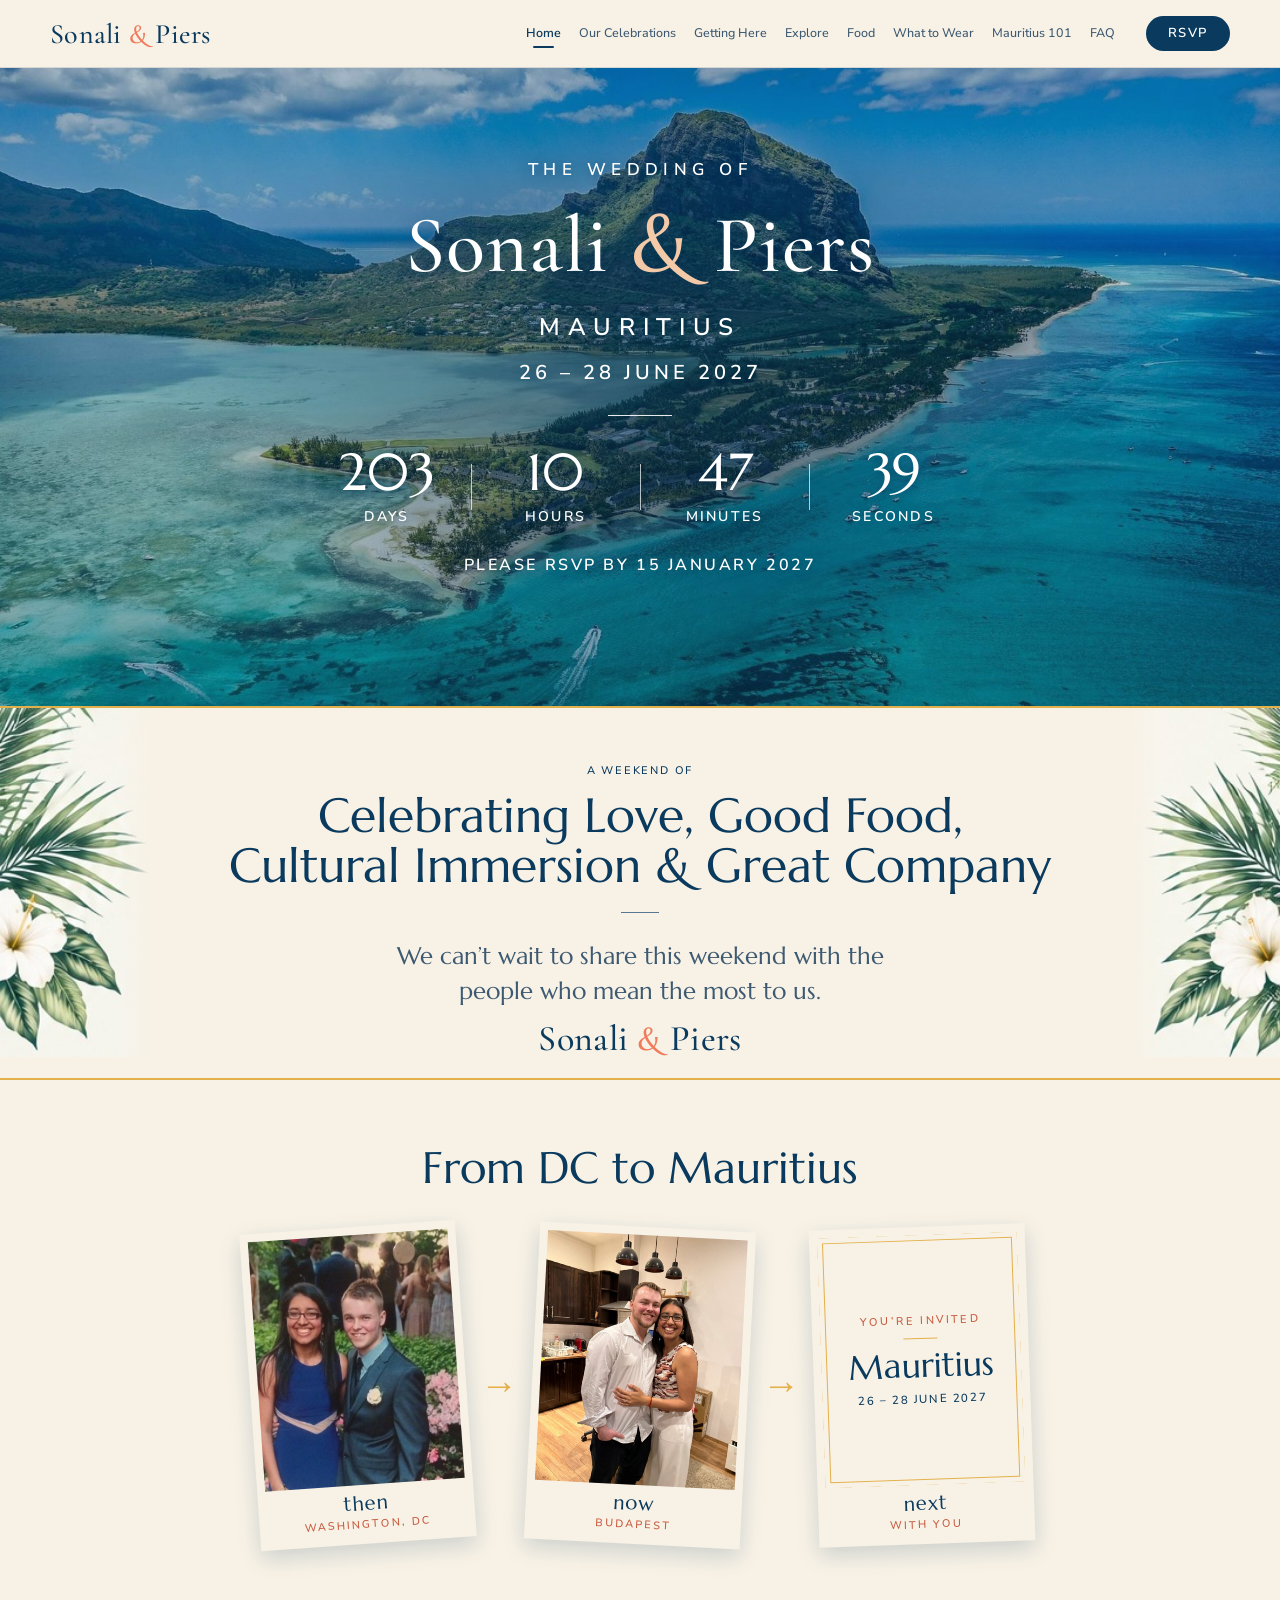
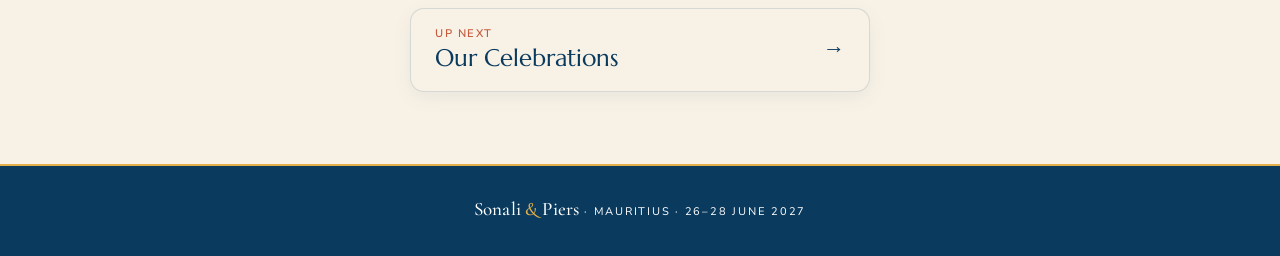
==== commit b9c01727: "Food: Pain Frit, Shabaan map link, photos for snacks, sweets and drinks - Replace Piment farci with " ====
--- a/index.html
+++ b/index.html
@@ -32,8 +32,8 @@
 			href="https://fonts.googleapis.com/css2?family=Cormorant+Garamond:wght@500;600&family=Marcellus&family=Nunito+Sans:wght@300;400;600;700&family=Great+Vibes&display=swap"
 			rel="stylesheet" />
 		<link rel="icon" href="assets/images/favicon.svg" type="image/svg+xml" />
-		<link rel="stylesheet" href="assets/css/style.css?v=20261110b" />
-		<link rel="stylesheet" href="assets/css/site.css?v=20261110b" />
+		<link rel="stylesheet" href="assets/css/style.css?v=20261110c" />
+		<link rel="stylesheet" href="assets/css/site.css?v=20261110c" />
 </head>
 	<body data-page="home">
 		<header class="site-head">
@@ -192,7 +192,7 @@
 			</main>
 
 		<footer><p><span class="fn">Sonali <span class="name-amp">&amp;</span> Piers</span> · MAURITIUS · 26–28 JUNE 2027</p></footer>
-		<script src="assets/js/script.js?v=20261110b"></script>
-		<script src="assets/js/site.js?v=20261110b"></script>
+		<script src="assets/js/script.js?v=20261110c"></script>
+		<script src="assets/js/site.js?v=20261110c"></script>
 	</body>
 </html>
--- a/assets/css/site.css
+++ b/assets/css/site.css
@@ -1097,3 +1097,22 @@
 		min-width: 0;
 	}
 }
+
+/* Food: bottle photos on white are shown whole rather than cropped */
+.drink > img.on-white {
+	object-fit: contain;
+	background: #fff;
+	padding: 10px 0;
+	box-sizing: border-box;
+}
+/* A map link inside a food description */
+.drink p a.inline-map {
+	color: var(--deep);
+	text-decoration: underline;
+	text-decoration-color: rgba(10, 58, 94, 0.4);
+	text-underline-offset: 3px;
+	font-weight: 600;
+}
+.drink p a.inline-map:hover {
+	text-decoration-color: currentColor;
+}
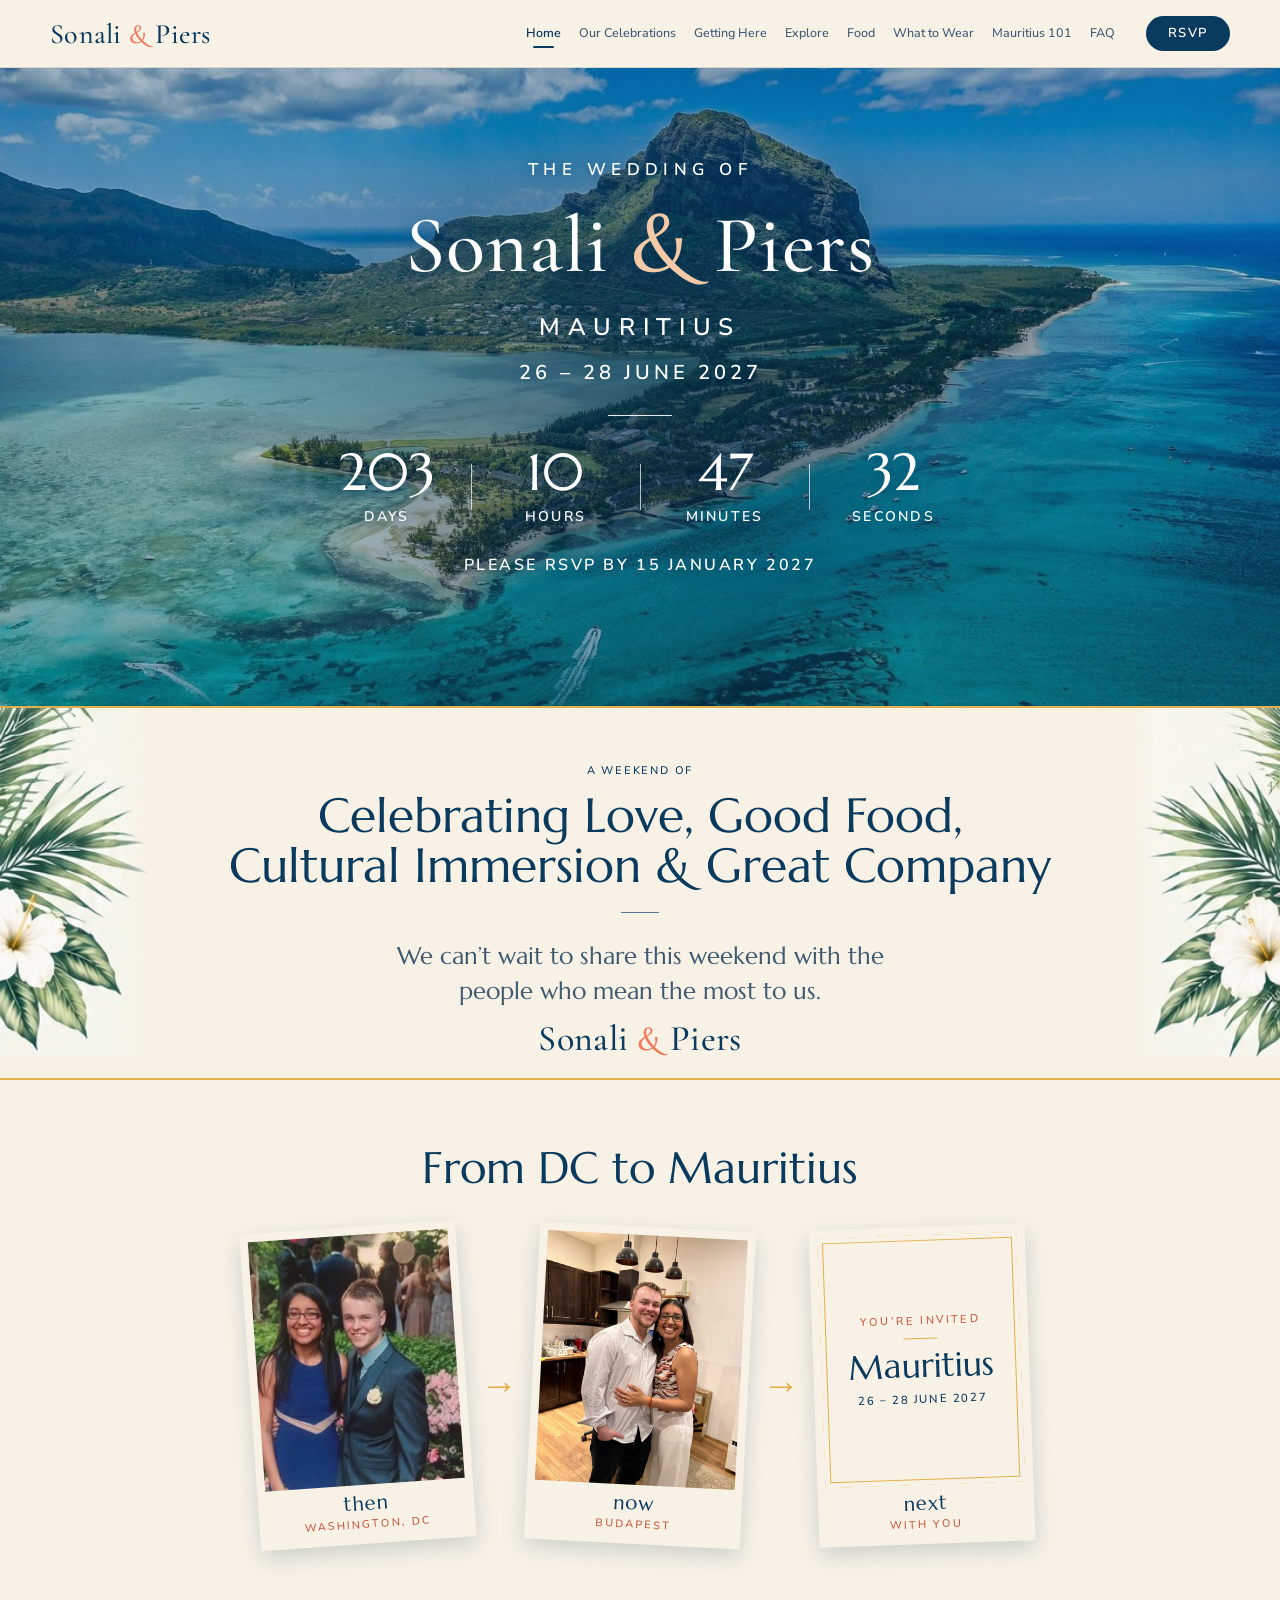
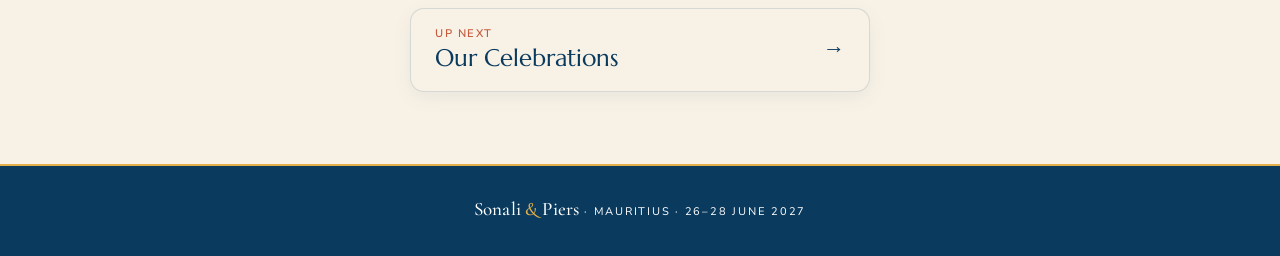
==== commit 4e1adf89: "Haleem, Mauritius 101 stamp photos, Mehendi photo - Food: replace Farata with Haleem (photo and new " ====
--- a/index.html
+++ b/index.html
@@ -32,8 +32,8 @@
 			href="https://fonts.googleapis.com/css2?family=Cormorant+Garamond:wght@500;600&family=Marcellus&family=Nunito+Sans:wght@300;400;600;700&family=Great+Vibes&display=swap"
 			rel="stylesheet" />
 		<link rel="icon" href="assets/images/favicon.svg" type="image/svg+xml" />
-		<link rel="stylesheet" href="assets/css/style.css?v=20261110c" />
-		<link rel="stylesheet" href="assets/css/site.css?v=20261110c" />
+		<link rel="stylesheet" href="assets/css/style.css?v=20261110d" />
+		<link rel="stylesheet" href="assets/css/site.css?v=20261110d" />
 </head>
 	<body data-page="home">
 		<header class="site-head">
@@ -90,12 +90,7 @@
 				</div>
 <div class="toran" aria-hidden="true"></div>
 
-				<div class="ce-grid"><article class="ce"><figure class="ce-art"><svg viewBox="0 0 300 200" preserveAspectRatio="xMidYMid slice" aria-hidden="true"><defs><linearGradient id="cm" x1="0" y1="0" x2="0" y2="1"><stop offset="0" stop-color="#c2306b"/><stop offset="1" stop-color="#8f1f52"/></linearGradient></defs><rect width="300" height="200" fill="url(#cm)"/>
-<g stroke="#f6c98f" stroke-width="1.2" opacity=".5" fill="none"><path d="M0 30 Q75 60 150 30 T300 30"/></g>
-<g><line x1="24" y1="0" x2="24" y2="110" stroke="#f4d58d" stroke-width="1"/><circle cx="24" cy="12" r="7" fill="#f4b84a"/><circle cx="24" cy="26" r="7" fill="#e9a23b"/><circle cx="24" cy="40" r="7" fill="#f4b84a"/><circle cx="24" cy="54" r="7" fill="#e9a23b"/><circle cx="24" cy="68" r="7" fill="#f4b84a"/><circle cx="24" cy="82" r="7" fill="#e9a23b"/><circle cx="24" cy="96" r="7" fill="#f4b84a"/></g><g><line x1="58" y1="0" x2="58" y2="80" stroke="#f4d58d" stroke-width="1"/><circle cx="58" cy="12" r="7" fill="#e9a23b"/><circle cx="58" cy="26" r="7" fill="#f4b84a"/><circle cx="58" cy="40" r="7" fill="#e9a23b"/><circle cx="58" cy="54" r="7" fill="#f4b84a"/><circle cx="58" cy="68" r="7" fill="#e9a23b"/></g><g><line x1="92" y1="0" x2="92" y2="128" stroke="#f4d58d" stroke-width="1"/><circle cx="92" cy="12" r="7" fill="#f4b84a"/><circle cx="92" cy="26" r="7" fill="#e9a23b"/><circle cx="92" cy="40" r="7" fill="#f4b84a"/><circle cx="92" cy="54" r="7" fill="#e9a23b"/><circle cx="92" cy="68" r="7" fill="#f4b84a"/><circle cx="92" cy="82" r="7" fill="#e9a23b"/><circle cx="92" cy="96" r="7" fill="#f4b84a"/><circle cx="92" cy="110" r="7" fill="#e9a23b"/><circle cx="92" cy="124" r="7" fill="#f4b84a"/></g><g><line x1="208" y1="0" x2="208" y2="128" stroke="#f4d58d" stroke-width="1"/><circle cx="208" cy="12" r="7" fill="#e9a23b"/><circle cx="208" cy="26" r="7" fill="#f4b84a"/><circle cx="208" cy="40" r="7" fill="#e9a23b"/><circle cx="208" cy="54" r="7" fill="#f4b84a"/><circle cx="208" cy="68" r="7" fill="#e9a23b"/><circle cx="208" cy="82" r="7" fill="#f4b84a"/><circle cx="208" cy="96" r="7" fill="#e9a23b"/><circle cx="208" cy="110" r="7" fill="#f4b84a"/><circle cx="208" cy="124" r="7" fill="#e9a23b"/></g><g><line x1="242" y1="0" x2="242" y2="80" stroke="#f4d58d" stroke-width="1"/><circle cx="242" cy="12" r="7" fill="#f4b84a"/><circle cx="242" cy="26" r="7" fill="#e9a23b"/><circle cx="242" cy="40" r="7" fill="#f4b84a"/><circle cx="242" cy="54" r="7" fill="#e9a23b"/><circle cx="242" cy="68" r="7" fill="#f4b84a"/></g><g><line x1="276" y1="0" x2="276" y2="110" stroke="#f4d58d" stroke-width="1"/><circle cx="276" cy="12" r="7" fill="#e9a23b"/><circle cx="276" cy="26" r="7" fill="#f4b84a"/><circle cx="276" cy="40" r="7" fill="#e9a23b"/><circle cx="276" cy="54" r="7" fill="#f4b84a"/><circle cx="276" cy="68" r="7" fill="#e9a23b"/><circle cx="276" cy="82" r="7" fill="#f4b84a"/><circle cx="276" cy="96" r="7" fill="#e9a23b"/></g>
-<g><path d="M150 64 l14 22 h-28z" fill="#f4d58d"/><rect x="140" y="86" width="20" height="26" rx="3" fill="#e9a23b"/><path d="M146 96 h8 M146 104 h8" stroke="#8f1f52" stroke-width="2"/><circle cx="150" cy="120" r="3" fill="#f4d58d"/><line x1="150" y1="0" x2="150" y2="64" stroke="#f4d58d"/></g>
-<path d="M0 200 V160 Q75 140 150 158 T300 150 V200Z" fill="#1f7a5c"/>
-<g fill="#f6c98f"><circle cx="40" cy="176" r="2"/><circle cx="110" cy="168" r="2"/><circle cx="190" cy="172" r="2"/><circle cx="260" cy="166" r="2"/></g></svg><div class="ce-date"><span>SAT</span><b>26</b><span>JUNE</span></div></figure>
+				<div class="ce-grid"><article class="ce"><figure class="ce-art"><img src="assets/images/events/mehendi.jpeg" alt="Hands decorated with mehendi (henna)" loading="lazy" decoding="async" /><div class="ce-date"><span>SAT</span><b>26</b><span>JUNE</span></div></figure>
 <div class="ce-body"><h3>Mehendi</h3><p class="ce-time">6:00 PM – Midnight</p><p class="ce-venue">Domaine Anna</p><p class="ce-serve">Dinner will be served</p><p class="ce-copy">A joyful start to the weekend with good food and colour.</p>
 <a class="ce-map" href="https://www.google.com/maps/place/Domaine+Anna/@-20.2659439,57.3825025,17z/data=!3m1!4b1!4m6!3m5!1s0x217c43f70ab8f611:0x45fe65e4c6f3e160!8m2!3d-20.265949!4d57.3850828!16s%2Fg%2F1w0nbml6?entry=ttu&amp;g_ep=EgoyMDI2MTEwNC4wIKXMDSoASAFQAw%3D%3D" target="_blank" rel="noopener"><svg viewBox="0 0 24 24" aria-hidden="true"><path d="M12 21s-7-6.2-7-11.5A7 7 0 0 1 19 9.5C19 14.8 12 21 12 21z"/><circle cx="12" cy="9.5" r="2.5"/></svg>View on map</a>
 <div class="ce-actions"><a class="ce-cal" href="assets/calendar/mehendi.ics" download>Add to calendar</a><a class="ce-cal alt" href="https://calendar.google.com/calendar/render?action=TEMPLATE&amp;text=Sonali%20%26%20Piers%20-%20Mehendi&amp;dates=20270626T140000Z/20270626T200000Z&amp;location=Domaine%20Anna%2C%20Flic%20en%20Flac%2C%20Mauritius&amp;details=Times%20are%20Mauritius%20time%20%28UTC%2B4%29." target="_blank" rel="noopener">Google Calendar</a></div><div class="ce-expect"><p class="ce-expect-h">What to expect</p><p>The Mehendi is a relaxed, colourful party the evening before the wedding. Henna (mehendi) artists paint intricate designs on the bride’s hands and feet, and guests are very welcome to have a design too. It takes around 20 minutes to dry, so it’s the perfect excuse to sit back with a drink. Expect music, dancing and plenty of food. There are no formalities, just come and enjoy yourself.</p></div><div class="ce-wear"><p class="ce-wear-h">What to wear</p><p>Traditional Indian attire encouraged; Western festive attire is also welcome.</p><p class="ce-pal-tbc"><span aria-hidden="true"><i></i><i></i><i></i></span>Colour palette coming soon</p><a class="ce-insp" href="wear.html#mehendi">Outfit ideas &rarr;</a></div></div></article><article class="ce"><figure class="ce-art"><img src="assets/images/events/hilton_mauritius.jpeg" alt="Hilton Mauritius Resort &amp; Spa, Flic en Flac" loading="lazy" decoding="async" /><div class="ce-date"><span>SUN</span><b>27</b><span>JUNE</span></div></figure>
@@ -192,7 +187,7 @@
 			</main>
 
 		<footer><p><span class="fn">Sonali <span class="name-amp">&amp;</span> Piers</span> · MAURITIUS · 26–28 JUNE 2027</p></footer>
-		<script src="assets/js/script.js?v=20261110c"></script>
-		<script src="assets/js/site.js?v=20261110c"></script>
+		<script src="assets/js/script.js?v=20261110d"></script>
+		<script src="assets/js/site.js?v=20261110d"></script>
 	</body>
 </html>
--- a/assets/css/site.css
+++ b/assets/css/site.css
@@ -1116,3 +1116,14 @@
 .drink p a.inline-map:hover {
 	text-decoration-color: currentColor;
 }
+
+/* Mauritius 101: photos inside the postcard stamps */
+.pc-st img {
+	display: block;
+	width: 100%;
+	aspect-ratio: 3 / 2;
+	object-fit: cover;
+}
+.pc-st img[src*='whats_with_all_the_dogs'] {
+	object-position: center 70%;
+}
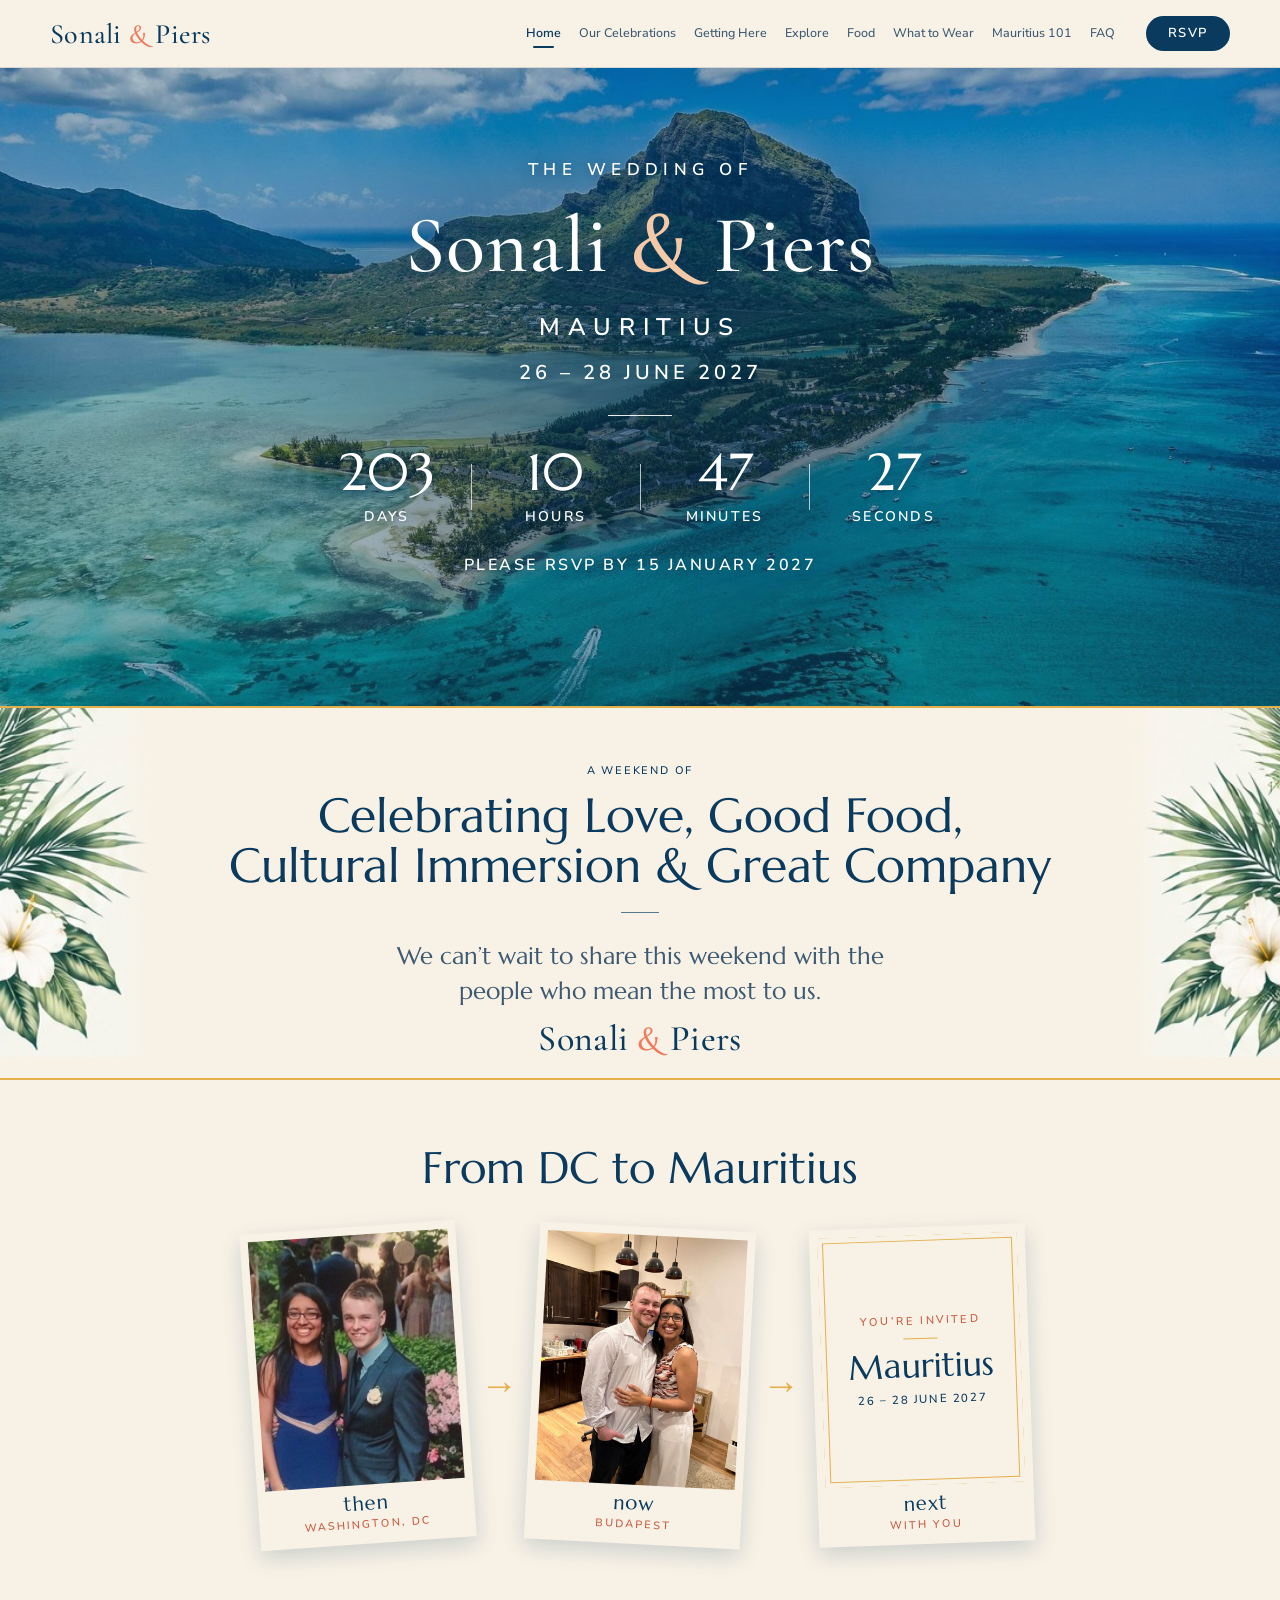
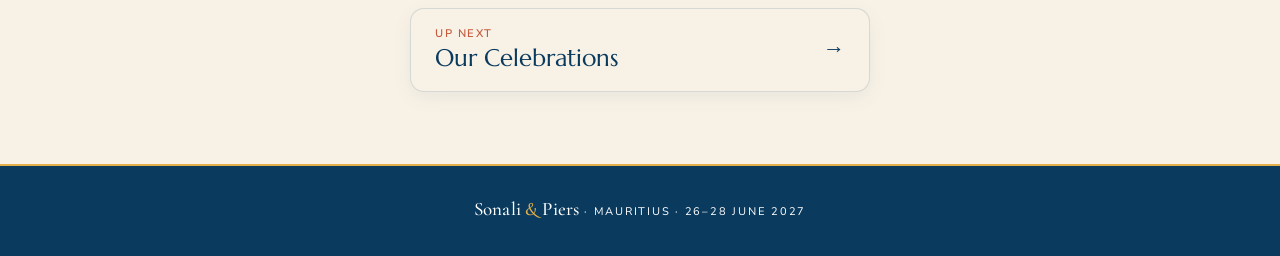
==== commit 789f7323: "What to Wear: outfit photos, Anarkali/sharara pair, "Western dress" - All 18 outfit cards now use th" ====
--- a/index.html
+++ b/index.html
@@ -32,8 +32,8 @@
 			href="https://fonts.googleapis.com/css2?family=Cormorant+Garamond:wght@500;600&family=Marcellus&family=Nunito+Sans:wght@300;400;600;700&family=Great+Vibes&display=swap"
 			rel="stylesheet" />
 		<link rel="icon" href="assets/images/favicon.svg" type="image/svg+xml" />
-		<link rel="stylesheet" href="assets/css/style.css?v=20261110d" />
-		<link rel="stylesheet" href="assets/css/site.css?v=20261110d" />
+		<link rel="stylesheet" href="assets/css/style.css?v=20261110e" />
+		<link rel="stylesheet" href="assets/css/site.css?v=20261110e" />
 </head>
 	<body data-page="home">
 		<header class="site-head">
@@ -187,7 +187,7 @@
 			</main>
 
 		<footer><p><span class="fn">Sonali <span class="name-amp">&amp;</span> Piers</span> · MAURITIUS · 26–28 JUNE 2027</p></footer>
-		<script src="assets/js/script.js?v=20261110d"></script>
-		<script src="assets/js/site.js?v=20261110d"></script>
+		<script src="assets/js/script.js?v=20261110e"></script>
+		<script src="assets/js/site.js?v=20261110e"></script>
 	</body>
 </html>
--- a/assets/css/site.css
+++ b/assets/css/site.css
@@ -1127,3 +1127,41 @@
 .pc-st img[src*='whats_with_all_the_dogs'] {
 	object-position: center 70%;
 }
+
+/* What to Wear: full-length outfit photos (portrait), and two photos side
+   by side on the Anarkali or sharara card */
+.wr .drink > img,
+.wr .wr-pair {
+	height: auto;
+	aspect-ratio: 3 / 4;
+}
+.wr .drink > img {
+	object-fit: cover;
+	object-position: center top;
+}
+.wr-pair {
+	display: grid;
+	grid-template-columns: 1fr 1fr;
+	gap: 3px;
+	background: #fff;
+}
+.wr-pair img {
+	display: block;
+	width: 100%;
+	height: 100%;
+	min-height: 0;
+	object-fit: cover;
+	object-position: center top;
+}
+/* Any card still showing a drawing keeps the same shape as the photos */
+.wr .drink > svg {
+	height: auto;
+	aspect-ratio: 3 / 4;
+	width: 100%;
+}
+/* The photo pair is a <div>, so undo the caption padding cards give their divs */
+.wr .drink > .wr-pair {
+	padding: 0;
+	margin: 0;
+	flex: none;
+}
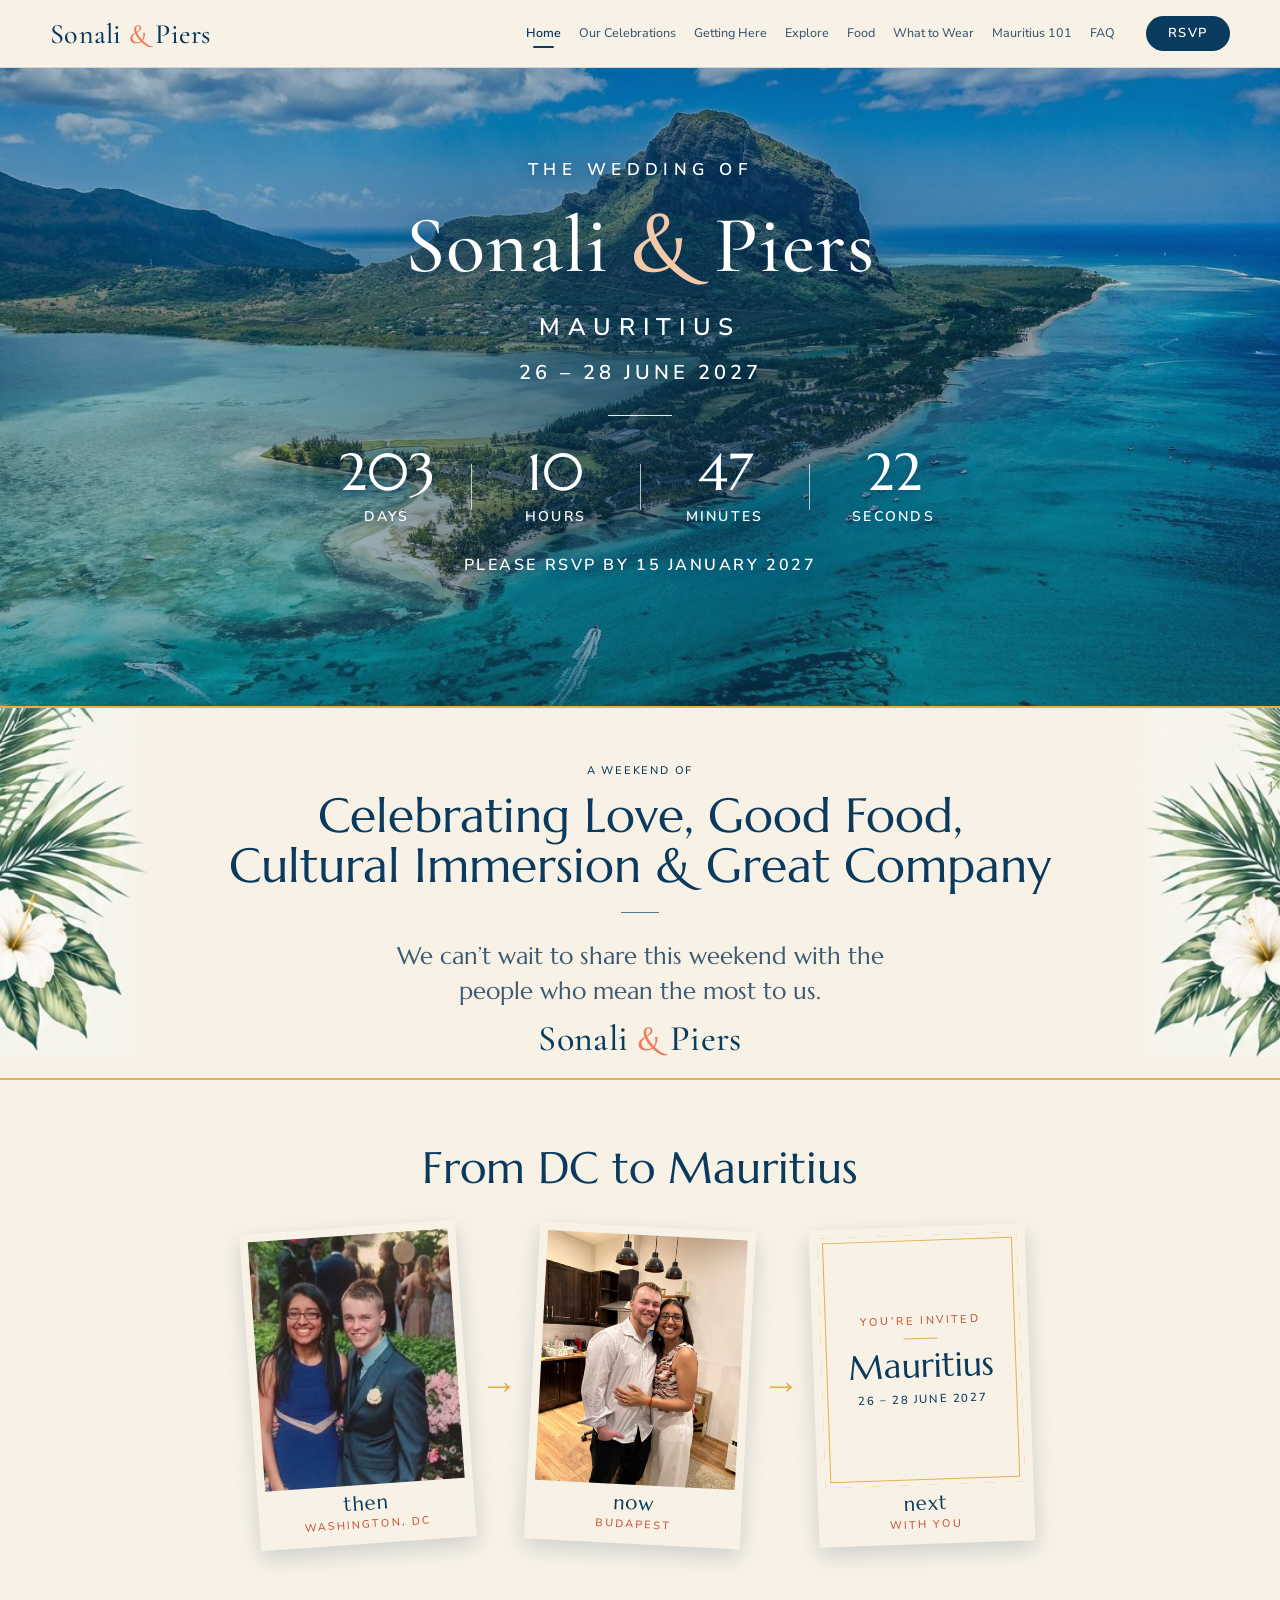
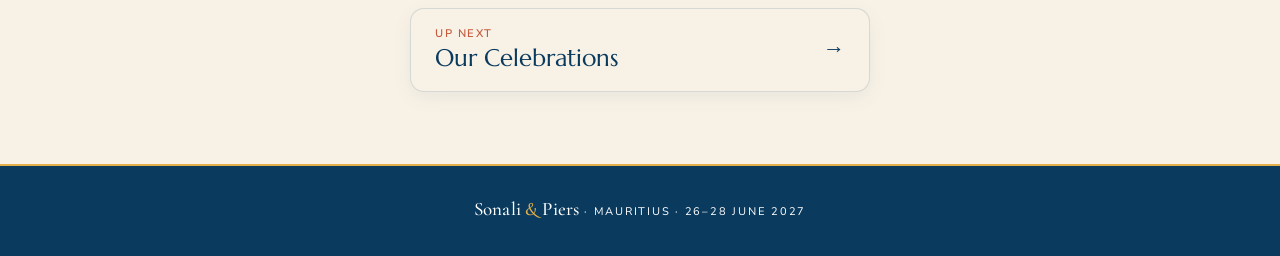
==== commit 3c81041a: "New outfit photos, remove unused code, README is just the site URL - What to Wear: point at the new " ====
--- a/index.html
+++ b/index.html
@@ -32,8 +32,8 @@
 			href="https://fonts.googleapis.com/css2?family=Cormorant+Garamond:wght@500;600&family=Marcellus&family=Nunito+Sans:wght@300;400;600;700&family=Great+Vibes&display=swap"
 			rel="stylesheet" />
 		<link rel="icon" href="assets/images/favicon.svg" type="image/svg+xml" />
-		<link rel="stylesheet" href="assets/css/style.css?v=20261110e" />
-		<link rel="stylesheet" href="assets/css/site.css?v=20261110e" />
+		<link rel="stylesheet" href="assets/css/style.css?v=20261110f" />
+		<link rel="stylesheet" href="assets/css/site.css?v=20261110f" />
 </head>
 	<body data-page="home">
 		<header class="site-head">
@@ -187,7 +187,7 @@
 			</main>
 
 		<footer><p><span class="fn">Sonali <span class="name-amp">&amp;</span> Piers</span> · MAURITIUS · 26–28 JUNE 2027</p></footer>
-		<script src="assets/js/script.js?v=20261110e"></script>
-		<script src="assets/js/site.js?v=20261110e"></script>
+		<script src="assets/js/script.js?v=20261110f"></script>
+		<script src="assets/js/site.js?v=20261110f"></script>
 	</body>
 </html>
--- a/assets/css/style.css
+++ b/assets/css/style.css
@@ -4,9 +4,6 @@
 body{font-family:var(--sans);color:var(--ink);background:var(--cream);line-height:1.6}
 a{color:inherit}
 .hero{position:relative;height:min(720px,72vw);min-height:560px;display:flex;align-items:center;justify-content:center;color:white;text-align:center;background:linear-gradient(rgba(10, 58, 94, .13),rgba(10, 58, 94, .09)),url("https://images.unsplash.com/photo-1507525428034-b723cf961d3e?auto=format&fit=crop&w=2400&q=90") center 56%/cover no-repeat}
-.nav{position:absolute;top:0;left:50%;transform:translateX(-50%);width:min(760px,86%);height:105px;display:grid;grid-template-columns:1fr 64px 1fr;align-items:center;z-index:2}
-
-.nav a{text-decoration:none;font-size:10px;letter-spacing:3px;text-transform:uppercase;text-shadow:0 1px 8px rgba(0,0,0,.25)}
 
 .hero-content{margin-top:45px}
 .eyebrow,.section-label{font-size:10px;letter-spacing:4px;font-weight:500}
@@ -27,10 +24,9 @@
 .section-heading span{width:38px;height:1px;background:#5a7891}
 .section-heading h2{font:500 17px/1 var(--serif);letter-spacing:5px}
 
-.dress{padding-top:12px;color:#3e5a72;border-top:1px solid #f8f2e6;margin-top:14px!important}
 .travel,.faq{text-align:center;padding:68px 22px}
 .travel{background:var(--cream)}
-.travel>p:last-child{font-size:12px;margin:14px auto 0;color:#3e5a72}
+
 .faq{background:#eaf4fc}
 .faq details{max-width:680px;margin:0 auto;border-bottom:1px solid #eaf4fc;text-align:left}
 .faq details:first-of-type{margin-top:30px;border-top:1px solid #eaf4fc}
@@ -46,18 +42,12 @@
 .rsvp-button{display:inline-flex;min-width:150px;justify-content:center;gap:18px;padding:12px 24px;border-radius:28px;background:var(--green);color:white;text-decoration:none;font-size:9px;letter-spacing:3px}
 .cant-wait{margin-top:15px;font-size:8px;letter-spacing:2.4px}
 
-#rsvp-form{display:flex;flex-direction:column;gap:13px;max-width:500px;margin:28px auto 0}
-input,select,textarea{width:100%;border:1px solid #eaf4fc;background:#f8f2e6;padding:14px 15px;color:var(--deep);font:11px var(--sans);outline:none}
-textarea{min-height:100px;resize:vertical}
-input:focus,select:focus,textarea:focus{border-color:var(--green)}
 button{align-self:center;margin-top:6px;border:0;border-radius:28px;background:var(--green);color:white;padding:14px 31px;font:500 9px var(--sans);letter-spacing:2.5px;cursor:pointer}
 
-#rsvp-message{font:400 22px var(--serif);margin-top:16px}
 footer{text-align:center;padding:28px 20px;background:var(--deep);color:white;font-size:8px;letter-spacing:2px}
-@media(max-width:720px){.hero{height:80svh;min-height:600px}
-.nav{width:94%;height:auto;padding:22px 0;grid-template-columns:1fr}
-
-.nav a{font-size:8px;letter-spacing:1.5px}
+@media(max-width:720px){
+.hero{height:80svh;min-height:600px}
+
 .hero h1{font-size:clamp(42px,12vw,64px)}
 .intro:before,.intro:after{font-size:80px}
 
@@ -66,14 +56,15 @@
 .countdown span{font-size:31px}
 .countdown i{height:26px}
 .section-heading{gap:14px}
-.section-heading h2{font-size:15px;letter-spacing:3px}}
-@media(prefers-reduced-motion:reduce){html{scroll-behavior:auto}}
+.section-heading h2{font-size:15px;letter-spacing:3px}
+}
+@media(prefers-reduced-motion:reduce){
+html{scroll-behavior:auto}
+}
 
 /* Mockup look */
 .hero{background:url("../images/le-morne.jpg") center 30%/cover no-repeat;height:min(680px,46vw);min-height:440px}
 
-.nav a{font-size:11px;letter-spacing:3px;text-shadow:0 1px 6px rgba(10, 58, 94, .25)}
-
 .hero-content{margin-top:6px}
 
 .hero h1{font-weight:300;font-size:clamp(46px,6.3vw,92px)}
@@ -96,20 +87,16 @@
 
 .cant-wait:after{content:"♡";display:block;font-size:18px;letter-spacing:0;margin-top:12px}
 
-@media(max-width:720px){.hero{height:78svh;min-height:540px}
-.nav a{font-size:8px;letter-spacing:1.5px}
+@media(max-width:720px){
+.hero{height:78svh;min-height:540px}
+
 .hero h1{font-size:clamp(40px,11vw,60px)}
-.deco{display:none}}
+.deco{display:none}
+}
 
 /* Travel, FAQ & Explore */
 .travel-intro{max-width:560px;margin:14px auto 0;font-size:12px;color:#3e5a72}
 
-.board{max-width:720px;margin:30px auto 0;padding:14px 22px;background:#0a3a5e;border-radius:8px;text-align:left}
-
-.flap{display:flex;flex-wrap:wrap;gap:2px;font:600 13px/1 "Courier New",monospace}
-
-.flap .t{display:inline-block;min-width:15px;padding:6px 2px;background:#0a3a5e;border-radius:2px;text-align:center;animation:flip .6s ease both}
-
 @keyframes flip{from{transform:rotateX(90deg)}
 to{transform:none}
 }
@@ -131,12 +118,6 @@
 .explore{padding:60px 22px 72px;background:var(--cream);text-align:center}
 .explore h2{font:400 clamp(30px,4vw,44px)/1.1 var(--serif);color:var(--deep)}
 
-.trips{max-width:1000px;margin:36px auto 0;display:grid;grid-template-columns:repeat(auto-fit,minmax(300px,1fr));gap:22px;text-align:left}
-
-.back{margin-top:36px}
-
-@media(prefers-reduced-motion:reduce){.flap .t{animation:none}}
-
 /* Hero countdown & glance */
 .hero .countdown{color:#fff;margin:22px auto 18px;text-shadow:0 1px 8px rgba(10, 58, 94, .35)}
 
@@ -144,23 +125,19 @@
 
 .hero .countdown span{font-size:34px}
 
-@media(max-width:560px){.hero .countdown span{font-size:28px}}
+@media(max-width:560px){
+.hero .countdown span{font-size:28px}
+}
 
 /* Welcome note */
 .welcome-note{max-width:560px;margin:26px auto 0;font:400 24px/1.45 var(--serif);color:var(--deep)}
 
 .sig{font-family:"Great Vibes",cursive;font-size:46px;line-height:1.2;color:var(--green);margin-top:8px}
 
-@media(max-width:560px){.welcome-note{font-size:21px}
-.sig{font-size:40px}}
-
-/* Celebrations timeline */
-
-.colours{margin:14px 8px 0;padding-top:12px;border-top:1px solid #f8f2e6}
-.colours>p{margin:0}
-
-.colours .lbl{font-size:8px;letter-spacing:2.4px;color:#3e5a72}
-.colours .names{color:#3e5a72}
+@media(max-width:560px){
+.welcome-note{font-size:21px}
+.sig{font-size:40px}
+}
 
 /* FAQ tabs */
 .faq-tabs{display:flex;justify-content:center;flex-wrap:wrap;gap:10px;margin:26px auto 0;max-width:680px}
@@ -168,11 +145,6 @@
 .faq-tab{margin:0;padding:9px 18px;background:transparent;color:var(--deep);border:1px solid #5a7891;border-radius:22px;font:500 9px var(--sans);letter-spacing:2.5px;cursor:pointer}
 
 .faq-tab[aria-selected="true"]{background:var(--green);border-color:var(--green);color:#fff}
-
-@media(max-width:560px){.board{padding:10px 14px;margin-top:24px}
-
-.board .flap{font-size:11px;gap:1.5px}
-.board .flap .t{min-width:11px;padding:4px 1px}}
 
 .isle{max-width:980px;margin:40px auto 0;background:#f8f2e6;border-radius:8px;box-shadow:0 8px 28px rgba(10, 58, 94, .08);padding:30px 30px 28px;text-align:left}
 .isle-head{text-align:center}
@@ -217,11 +189,15 @@
 .isle-card .go{display:inline-flex;align-items:center;gap:8px;margin-top:16px;padding:11px 18px;border-radius:24px;background:var(--green);color:#fff;text-decoration:none;font:500 8.5px var(--sans);letter-spacing:2.2px}
 .isle-card .go:hover{background:var(--deep)}
 .isle-card .go svg{width:13px;height:13px;stroke:#fff;stroke-width:1.8}
-@media(max-width:760px){.isle{padding:24px 16px 20px;margin-top:30px}
+@media(max-width:760px){
+.isle{padding:24px 16px 20px;margin-top:30px}
 .isle-body{grid-template-columns:1fr;gap:16px}
-.isle-card h4{font-size:27px}}
-@media(prefers-reduced-motion:reduce){#isle-svg .pin.on circle.ring{animation:none;opacity:.5;r:14}
-.isle-card{animation:none}}
+.isle-card h4{font-size:27px}
+}
+@media(prefers-reduced-motion:reduce){
+#isle-svg .pin.on circle.ring{animation:none;opacity:.5;r:14}
+.isle-card{animation:none}
+}
 
 .isle .lbl{font:500 8.5px/1.4 var(--sans);letter-spacing:2.6px;color:#3e5a72;text-transform:uppercase}
 .isle-card .lbl{color:#f07a5a}
@@ -230,7 +206,7 @@
 .ce{background:#f8f2e6;border-radius:8px;overflow:hidden;box-shadow:0 6px 22px rgba(10, 58, 94, .08);display:flex;flex-direction:column;transition:transform .25s}
 .ce:hover{transform:translateY(-4px)}
 .ce-art{position:relative;margin:0;line-height:0}
-.ce-art svg{display:block;width:100%;height:190px;fill:initial;stroke:none}
+
 .ce-date{position:absolute;left:18px;bottom:-26px;width:62px;padding:7px 0 6px;background:#f8f2e6;border-radius:6px;box-shadow:0 4px 14px rgba(10, 58, 94, .15);text-align:center;line-height:1}
 .ce-date span{display:block;font:500 7.5px var(--sans);letter-spacing:2px;color:#3e5a72}
 .ce-date b{display:block;font:400 30px/1 var(--serif);color:var(--deep);margin:3px 0 2px}
@@ -244,21 +220,17 @@
 .ce-map svg{width:12px;height:12px;fill:none;stroke:var(--green);stroke-width:1.8}
 .ce-wear{margin-top:auto;border-top:1px solid #f8f2e6;padding-top:4px}
 .ce a.ce-map{margin-bottom:18px}
-.ce-wear summary{cursor:pointer;list-style:none;display:flex;justify-content:space-between;align-items:center;padding:12px 0 8px;font:500 9px var(--sans);letter-spacing:2.4px;text-transform:uppercase;color:var(--green)}
-.ce-wear summary::-webkit-details-marker{display:none}
-.ce-wear summary:after{content:"+";font:300 20px/1 var(--serif);transition:transform .2s}
-.ce-wear[open] summary:after{transform:rotate(45deg)}
-.ce-wear summary:focus-visible{outline:2px solid #f07a5a;outline-offset:2px}
+
 .ce-wear>p{font-size:11.5px;line-height:1.7;color:#3e5a72}
 
-@media(max-width:900px){.ce-grid{grid-template-columns:1fr;max-width:460px;gap:20px}
-.ce-art svg{height:170px}}
-@media(prefers-reduced-motion:reduce){.ce{transition:none}}
+@media(max-width:900px){
+.ce-grid{grid-template-columns:1fr;max-width:460px;gap:20px}
+}
+@media(prefers-reduced-motion:reduce){
+.ce{transition:none}
+}
 .ce-wear-h{padding:12px 0 6px;font:500 9px var(--sans);letter-spacing:2.4px;text-transform:uppercase;color:var(--green)}
 .ce-wear>p.ce-wear-h{color:var(--green);font-size:9px;line-height:1.4}
-
-/* Mobile: easier-to-tap, more readable nav */
-@media(max-width:720px){.nav a{font-size:10px;letter-spacing:2px;padding:10px 4px;display:inline-block}}
 
 /* Waves & flowers */
 .celebrations,.travel,.faq{position:relative}
@@ -276,21 +248,33 @@
 .hib{position:absolute;top:96px;width:56px;height:56px;background-size:contain;background-repeat:no-repeat;opacity:.92;pointer-events:none}
 .hib-l{left:5%;transform:rotate(-12deg);background-image:url("data:image/svg+xml,%3Csvg%20xmlns%3D%27http%3A//www.w3.org/2000/svg%27%20viewBox%3D%270%200%2060%2060%27%3E%3Cg%20fill%3D%27%23f07a5a%27%20stroke%3D%27%23f07a5a%27%20stroke-width%3D%27.8%27%3E%3Cellipse%20cx%3D%2730%27%20cy%3D%2715%27%20rx%3D%279%27%20ry%3D%2714%27%20transform%3D%27rotate%280%2030%2030%29%27/%3E%3Cellipse%20cx%3D%2730%27%20cy%3D%2715%27%20rx%3D%279%27%20ry%3D%2714%27%20transform%3D%27rotate%2872%2030%2030%29%27/%3E%3Cellipse%20cx%3D%2730%27%20cy%3D%2715%27%20rx%3D%279%27%20ry%3D%2714%27%20transform%3D%27rotate%28144%2030%2030%29%27/%3E%3Cellipse%20cx%3D%2730%27%20cy%3D%2715%27%20rx%3D%279%27%20ry%3D%2714%27%20transform%3D%27rotate%28216%2030%2030%29%27/%3E%3Cellipse%20cx%3D%2730%27%20cy%3D%2715%27%20rx%3D%279%27%20ry%3D%2714%27%20transform%3D%27rotate%28288%2030%2030%29%27/%3E%3C/g%3E%3Ccircle%20cx%3D%2730%27%20cy%3D%2730%27%20r%3D%275%27%20fill%3D%27%23e3b04b%27/%3E%3C/svg%3E")}
 .hib-r{right:5%;transform:rotate(14deg);background-image:url("data:image/svg+xml,%3Csvg%20xmlns%3D%27http%3A//www.w3.org/2000/svg%27%20viewBox%3D%270%200%2060%2060%27%3E%3Cg%20fill%3D%27%23ffffff%27%20stroke%3D%27%23e3b9c2%27%20stroke-width%3D%27.8%27%3E%3Cellipse%20cx%3D%2730%27%20cy%3D%2715%27%20rx%3D%279%27%20ry%3D%2714%27%20transform%3D%27rotate%280%2030%2030%29%27/%3E%3Cellipse%20cx%3D%2730%27%20cy%3D%2715%27%20rx%3D%279%27%20ry%3D%2714%27%20transform%3D%27rotate%2872%2030%2030%29%27/%3E%3Cellipse%20cx%3D%2730%27%20cy%3D%2715%27%20rx%3D%279%27%20ry%3D%2714%27%20transform%3D%27rotate%28144%2030%2030%29%27/%3E%3Cellipse%20cx%3D%2730%27%20cy%3D%2715%27%20rx%3D%279%27%20ry%3D%2714%27%20transform%3D%27rotate%28216%2030%2030%29%27/%3E%3Cellipse%20cx%3D%2730%27%20cy%3D%2715%27%20rx%3D%279%27%20ry%3D%2714%27%20transform%3D%27rotate%28288%2030%2030%29%27/%3E%3C/g%3E%3Ccircle%20cx%3D%2730%27%20cy%3D%2730%27%20r%3D%275%27%20fill%3D%27%23e3b04b%27/%3E%3C/svg%3E")}
-@media(max-width:720px){.celebrations:before,.travel:before,.faq:before,.countdown-rsvp:before,.countdown-rsvp:after,.hero:after{height:30px}footer:before{height:24px}footer{padding-top:44px}.celebrations{padding-top:64px}.travel,.faq{padding-top:72px}}
-@media(max-width:560px){.hib{display:none}}
+@media(max-width:720px){
+.celebrations:before,.travel:before,.faq:before,.countdown-rsvp:before,.countdown-rsvp:after,.hero:after{height:30px}footer:before{height:24px}footer{padding-top:44px}.celebrations{padding-top:64px}.travel,.faq{padding-top:72px}
+}
+@media(max-width:560px){
+.hib{display:none}
+}
 /* Hibiscus flank the "Our Celebrations" heading */
 .hib{top:62px}
 .hib-l{left:max(8px,calc(50% - 300px))}.hib-r{right:max(8px,calc(50% - 300px))}
-@media(max-width:720px){.hib{top:44px;width:44px;height:44px}}
-.hib{top:72px}@media(max-width:720px){.hib{top:52px}}
+@media(max-width:720px){
+.hib{top:44px;width:44px;height:44px}
+}
+.hib{top:72px}@media(max-width:720px){
+.hib{top:52px}
+}
 
 /* Passport stamps (airlines) */
 .stamps{display:flex;flex-wrap:wrap;justify-content:center;gap:26px;max-width:760px;margin:30px auto 0;padding:36px 20px;background:#f8f2e6 repeating-linear-gradient(0deg,transparent 0 27px,rgba(10, 58, 94, .06) 27px 28px);border-radius:10px;box-shadow:inset 0 0 0 1px rgba(10, 58, 94, .1)}
 .stamp{width:176px;height:176px;border-radius:50%;border:4px double var(--c);color:var(--c);display:flex;flex-direction:column;align-items:center;justify-content:center;transform:rotate(var(--r));opacity:.9;font-family:"Courier New",monospace;font-weight:700;letter-spacing:1px;text-align:center;padding:12px;text-decoration:none;transition:transform .2s,opacity .2s}
 .stamp small{font-size:9px}.stamp b{font:600 22px/1.1 var(--serif);margin:5px 0}
 .stamp:hover,.stamp:focus-visible{transform:rotate(0) scale(1.05);opacity:1}
-@media(prefers-reduced-motion:reduce){.stamp{transition:none}}
-@media(max-width:560px){.stamps{gap:12px;padding:26px 12px}.stamp{width:148px;height:148px;padding:8px}.stamp b{font-size:19px}.stamp small{font-size:8px}}
+@media(prefers-reduced-motion:reduce){
+.stamp{transition:none}
+}
+@media(max-width:560px){
+.stamps{gap:12px;padding:26px 12px}.stamp{width:148px;height:148px;padding:8px}.stamp b{font-size:19px}.stamp small{font-size:8px}
+}
 
 /* Real photos */
 .hero{background-image:url("../images/le-morne.jpg");background-size:cover;background-position:center 30%}
@@ -299,7 +283,9 @@
 .hero:before{content:"";position:absolute;inset:0;background:linear-gradient(rgba(10, 58, 94, .24),rgba(10, 58, 94, .14) 45%,rgba(10, 58, 94, .34));pointer-events:none}
 .hero-content{position:relative;z-index:1}
 .hero .countdown,.hero-date,.hero-location,.eyebrow{text-shadow:0 1px 10px rgba(10, 58, 94, .55)}
-@media(max-width:720px){.hero{background-position:80% 14%}}
+@media(max-width:720px){
+.hero{background-position:80% 14%}
+}
 
 /* Island overview + street map tabs */
 .isle-tabs{display:flex;gap:6px;padding:4px 4px 8px}
@@ -307,37 +293,32 @@
 .isle-tabs button[aria-selected="true"]{background:var(--green);border-color:var(--green);color:#fff}
 .isle-tabs button:focus-visible{outline:2px solid #f07a5a;outline-offset:2px}
 .isle-frame{display:block;width:100%;aspect-ratio:420/470;border:0;border-radius:4px;background:#f8f2e6}
-@media(max-width:760px){.isle-frame{pointer-events:none}}
+@media(max-width:760px){
+.isle-frame{pointer-events:none}
+}
 
 /* RSVP opens the Google Form: countdown section flows straight into the footer */
 .countdown-rsvp:after{background-image:url("data:image/svg+xml,%3Csvg%20xmlns%3D%27http%3A//www.w3.org/2000/svg%27%20viewBox%3D%270%200%201200%2060%27%20preserveAspectRatio%3D%27none%27%3E%3Cpath%20d%3D%27M0%2060H1200V32C1000%20-2%20850%2060%20650%2034S300%200%20150%2030%2040%2046%200%2030Z%27%20fill%3D%27%230a3a5e%27/%3E%3C/svg%3E")}
 footer:before{display:none}footer{padding-top:28px}
 .rsvp-by{margin-top:16px;font-weight:500}
 .rsvp-by{font-size:8px;letter-spacing:2.4px;margin-top:16px;font-weight:500}
-/* Longer menu labels: keep each on one line */
-.nav a{white-space:nowrap}
-@media(min-width:721px){.nav{width:min(1000px,94%)}}
-@media(max-width:720px){.nav a{font-size:9px;letter-spacing:1.6px}}
-
 /* Deadline under the top RSVP button */
 .hero-by{margin-top:14px;text-shadow:0 1px 10px rgba(10, 58, 94, .55)}
-/* Floating RSVP pill (phones only) */
-
 /* calendar buttons + what to expect */
 .ce-actions{display:flex;flex-wrap:wrap;gap:8px;margin:14px 0 0}
 .ce-cal{display:inline-block;padding:9px 14px;border:1px solid var(--green);border-radius:20px;font-size:9px;letter-spacing:2px;text-transform:uppercase;text-decoration:none;color:var(--green);background:transparent;min-height:34px}
 .ce-cal:hover{background:var(--green);color:#fff}.ce-cal.alt{border-color:rgba(10, 58, 94, .35)}
 .ce-expect{margin-top:12px;font-size:12px}
-.ce-expect summary{cursor:pointer;font-size:9px;letter-spacing:2.4px;text-transform:uppercase;color:var(--green);padding:6px 0;list-style:none}
-.ce-expect summary::-webkit-details-marker{display:none}
-.ce-expect summary:after{content:" +"}.ce-expect[open] summary:after{content:" −"}
+
 .ce-expect p{margin-top:6px;line-height:1.6}
 
 /* soft scroll reveal (class added by JS, so nothing hides if JS fails) */
 .reveal{opacity:0}
 .reveal.in{opacity:1;animation:rv .8s ease backwards;animation-delay:var(--d,0s)}
 @keyframes rv{from{opacity:0;transform:translateY(18px)}to{opacity:1;transform:none}}
-@media(prefers-reduced-motion:reduce){.reveal{opacity:1}.reveal.in{animation:none}}
+@media(prefers-reduced-motion:reduce){
+.reveal{opacity:1}.reveal.in{animation:none}
+}
 .ce-expect p{color:#3e5a72;font-size:12px;margin-bottom:12px}
 
 /* toran divider under main section headings */
@@ -357,7 +338,9 @@
 .pol-a{transform:rotate(-4deg)}.pol-b{transform:rotate(3deg)}
 .story-arrow{font:38px var(--serif);color:#e3b04b}
 
-@media(max-width:620px){.pol{width:172px;padding:8px 8px 38px}.pol figcaption{font-size:24px}.story-pols{gap:8px;flex-wrap:nowrap}.story-arrow{font-size:26px}.pol-a{transform:rotate(-3deg)}.pol-b{transform:rotate(2deg)}}
+@media(max-width:620px){
+.pol{width:172px;padding:8px 8px 38px}.pol figcaption{font-size:24px}.story-pols{gap:8px;flex-wrap:nowrap}.story-arrow{font-size:26px}.pol-a{transform:rotate(-3deg)}.pol-b{transform:rotate(2deg)}
+}
 .ce-expect{margin-top:14px}
 .ce-expect-h{font-size:9px;letter-spacing:2.4px;text-transform:uppercase;color:var(--green);margin:0 0 6px}
 .ce-expect p:not(.ce-expect-h){margin:0 0 12px}
@@ -394,8 +377,12 @@
 .stay-bnb{max-width:620px;margin:22px auto 0;background:rgba(248, 242, 230, .6);border:1px dashed rgba(10, 58, 94, .35);border-radius:10px;padding:22px 24px}
 .stay-bnb h4{font-size:22px}.stay-bnb a{margin-top:14px}
 .stay-note{margin:18px 0 0;font-size:11px;color:#3e5a72}
-@media(max-width:860px){.stay-grid{grid-template-columns:repeat(2,1fr)}}
-@media(max-width:520px){.stay-grid{grid-template-columns:1fr}.stay{margin-top:40px}.stay-pick{padding:32px 20px 22px}}
+@media(max-width:860px){
+.stay-grid{grid-template-columns:repeat(2,1fr)}
+}
+@media(max-width:520px){
+.stay-grid{grid-template-columns:1fr}.stay{margin-top:40px}.stay-pick{padding:32px 20px 22px}
+}
 .story:before{content:"";display:block;width:38px;height:1px;background:#5a7891;margin:34px auto 38px}
 .story{padding-top:0}
 .stay{background:none;box-shadow:none;padding:0;border-radius:0}
@@ -417,8 +404,10 @@
 .inv-line{width:34px;height:1px;background:#e3b04b;margin:10px auto}
 .inv-m{font:500 clamp(24px,2.7vw,34px)/1 "Marcellus",serif;margin:0 0 8px}
 .inv-d{font:500 clamp(8px,.85vw,10.5px) "Nunito Sans",sans-serif;letter-spacing:1.6px;text-transform:uppercase}
-@media(max-width:640px){.story-pols{grid-template-columns:1fr auto 1fr;max-width:400px;row-gap:6px}
+@media(max-width:640px){
+.story-pols{grid-template-columns:1fr auto 1fr;max-width:400px;row-gap:6px}
 .story-pols .story-arrow-2{grid-column:1/-1;justify-self:center;transform:rotate(90deg)}
-.story-pols .pol-c{grid-column:1/-1;justify-self:center;width:47%}}
+.story-pols .pol-c{grid-column:1/-1;justify-self:center;width:47%}
+}
 
 /* Palette to be confirmed */.ce-pal-tbc{display:inline-flex;align-items:center;gap:9px;margin:10px 0 4px;padding:6px 12px;border-radius:16px;border:1px dashed #cfe4f5;color:#5a7891;font:600 9.5px "Nunito Sans",sans-serif;letter-spacing:1.5px;text-transform:uppercase}.ce-pal-tbc span{display:inline-flex}.ce-pal-tbc i{width:12px;height:12px;border-radius:50%;background:#e4dccb;border:2px solid #fffcf5;margin-left:-4px}.ce-pal-tbc i:first-child{margin-left:0}
--- a/assets/css/site.css
+++ b/assets/css/site.css
@@ -58,12 +58,12 @@
 	color: var(--deep);
 	background: rgba(10, 58, 94, 0.07);
 }
-.site-nav a[aria-current='page'] {
+.site-nav a[aria-current="page"] {
 	color: var(--deep);
 	font-weight: 600;
 }
-.site-nav a[aria-current='page']::after {
-	content: '';
+.site-nav a[aria-current="page"]::after {
+	content: "";
 	position: absolute;
 	left: 14px;
 	right: 14px;
@@ -103,7 +103,7 @@
 }
 
 @media (max-width: 900px) {
-	:root {
+:root {
 		--head-h: 58px;
 		--tab-h: calc(64px + env(safe-area-inset-bottom, 0px));
 	}
@@ -160,11 +160,11 @@
 		border-radius: 999px;
 		transition: background-color 0.2s;
 	}
-	.tabbar a[aria-current='page'] {
+	.tabbar a[aria-current="page"] {
 		color: var(--deep);
 		font-weight: 600;
 	}
-	.tabbar a[aria-current='page'] svg {
+	.tabbar a[aria-current="page"] svg {
 		background: rgba(10, 58, 94, 0.12);
 		stroke-width: 2;
 	}
@@ -197,7 +197,7 @@
 	padding-top: 56px;
 }
 @media (max-width: 720px) {
-	.has-views .celebrations,
+.has-views .celebrations,
 	.has-views .travel,
 	.has-views .faq {
 		padding-top: 40px;
@@ -261,7 +261,7 @@
 	padding: 48px 20px 88px;
 }
 .hero::before {
-	content: '';
+	content: "";
 	position: absolute;
 	inset: 0;
 	pointer-events: none;
@@ -314,7 +314,7 @@
 	padding: 72px 20px 84px;
 }
 @media (max-width: 720px) {
-	.hero {
+.hero {
 		min-height: calc(100vh - var(--head-h) - var(--tab-h));
 		min-height: calc(100svh - var(--head-h) - var(--tab-h));
 		padding: 32px 16px 64px;
@@ -336,15 +336,14 @@
    -------------------------------------------------------------------------- */
 .countdown-rsvp {
 	background: linear-gradient(rgba(255, 255, 255, 0.62), rgba(255, 255, 255, 0.62)),
-		url('../images/rsvp-bg.jpg') center/cover no-repeat;
+		url("../images/rsvp-bg.jpg") center/cover no-repeat;
 	color: var(--deep);
 }
 .countdown-rsvp .section-label {
 	font-size: 14px;
 	font-weight: 600;
 }
-.countdown-rsvp .cant-wait,
-.countdown-rsvp .rsvp-by {
+.countdown-rsvp .cant-wait {
 	font-size: 12px;
 	letter-spacing: 0.16em;
 	font-weight: 600;
@@ -363,20 +362,11 @@
 body .countdown p,
 body .rsvp-by,
 body .cant-wait,
-body .card-date,
-body .box .card-date,
 body .ce-date span,
 body .ce-expect-h,
 body .ce-expect p.ce-expect-h,
-body .ce-expect summary,
 body .ce-wear-h,
 body .ce-wear > p.ce-wear-h,
-body .ce-wear summary,
-body .colours .lbl,
-body .faq-group,
-body .board .h,
-body .board-title,
-body .tj-when,
 body .isle .lbl,
 body .stay-badge,
 body .stay-tag,
@@ -384,11 +374,9 @@
 body .stay .stay-sub,
 body .mo-h,
 body .fc-eye,
-body .dy-eye,
 body .xp-k,
 body .xp-fav,
 body .xc-m,
-body .mk-grid span,
 body .stamp small,
 body .dish-b .dish-w,
 body footer {
@@ -400,24 +388,17 @@
 body .ce-cal,
 body .ce-insp,
 body .ce a.ce-map,
-body .map-link,
-body .box a.map-link,
 body .isle-chips button,
 body .isle-tabs button,
 body .isle-card .go,
 body .stay-links a,
 body .stay-bnb a,
 body .stay-card a,
-body .xp-chips button,
-body .xp-drive,
-body .xp-route,
-body .dy-stops a.mp,
-body .wh-i a.mp {
+body .xp-route {
 	font-size: 11px;
 	letter-spacing: 0.12em;
 	font-weight: 600;
 }
-body .ce-sw,
 body .isle-card .when,
 body .xc-d {
 	font-size: 12px;
@@ -425,22 +406,13 @@
 body .isle-card p.txt,
 body .ce-copy,
 body .ce-wear > p,
-body .box > p,
-body .card-body > p:not(.card-date),
-body .feature-grid p,
-body .form-note,
 body .dish-b p,
 body .mo-i p,
-body .wh-i p,
-body .dy-stops p,
-body .dy-tip {
+body .wh-i p {
 	font-size: 14px;
 	line-height: 1.6;
 }
-body .dy-stops b,
-body .dy-tip b {
-	font-size: inherit;
-}
+
 footer {
 	padding-bottom: 32px;
 }
@@ -458,7 +430,6 @@
 body .fd-lede,
 body .ce-copy,
 body .ce-serve,
-body .ce-sw,
 body .ce-expect p,
 body .ce-wear p,
 body .stay-pick p,
@@ -471,8 +442,6 @@
 body .dish-b p,
 body .drink p,
 body .wh-i p,
-body .dy-stops p,
-body .dy-tip,
 body .welcome-note {
 	color: #3e5a72;
 }
@@ -494,9 +463,7 @@
 body .dish-b .dish-w,
 body .isle-card .lbl,
 body .xp-save b,
-body .xp-card i,
 body .xc-m,
-body .dy-eye,
 body .view-next small {
 	color: #c75a3e;
 }
@@ -593,7 +560,7 @@
 
 /* On the RSVP page itself the header button is hidden (the page has its own).
    It keeps its space so the menu doesn't shift. */
-.head-rsvp[aria-current='page'] {
+.head-rsvp[aria-current="page"] {
 	visibility: hidden;
 }
 
@@ -643,12 +610,12 @@
 	transform: scale(1.04);
 }
 @media (prefers-reduced-motion: reduce) {
-	.xc-art img {
+.xc-art img {
 		transition: none;
 	}
 }
 @media (min-width: 721px) {
-	.xc-art {
+.xc-art {
 		height: 190px;
 	}
 }
@@ -664,8 +631,7 @@
 	overflow: hidden;
 	background: #f8f2e6;
 }
-.dish figure img,
-.dish figure svg {
+.dish figure img {
 	display: block;
 	width: 100%;
 	height: 100%;
@@ -683,7 +649,7 @@
 	background: #f8f2e6;
 }
 @media (max-width: 720px) {
-	.dish figure {
+.dish figure {
 		height: 140px;
 	}
 	.drink > img {
@@ -691,7 +657,7 @@
 	}
 }
 @media (prefers-reduced-motion: reduce) {
-	.dish figure img {
+.dish figure img {
 		transition: none;
 	}
 }
@@ -701,7 +667,7 @@
    shade behind it. (Phone sizes are unchanged.)
    -------------------------------------------------------------------------- */
 @media (min-width: 721px) {
-	.hero:not(.mini)::before {
+.hero:not(.mini)::before {
 		background: radial-gradient(ellipse 50% 60% at 50% 50%, rgba(10, 58, 94, 0.5), rgba(10, 58, 94, 0) 78%),
 			linear-gradient(rgba(10, 58, 94, 0.36), rgba(10, 58, 94, 0.22) 45%, rgba(10, 58, 94, 0.42));
 	}
@@ -763,7 +729,7 @@
 	background: #f8f2e6;
 }
 @media (max-width: 720px) {
-	.ce-art > img {
+.ce-art > img {
 		height: 170px;
 	}
 }
@@ -783,8 +749,8 @@
    the same in the header, the landing page title, the sign-off and footer.
    ========================================================================== */
 :root {
-	--names: 'Cormorant Garamond', Georgia, serif;
-	--amp: 'Marcellus', Georgia, serif;
+	--names: "Cormorant Garamond", Georgia, serif;
+	--amp: "Marcellus", Georgia, serif;
 }
 .hero h1 {
 	text-transform: none;
@@ -841,20 +807,19 @@
 	color: #e3b04b;
 }
 @media (max-width: 900px) {
-	.brand {
+.brand {
 		font-size: 25px;
 	}
 }
 @media (max-width: 720px) {
-	.hero .names {
+.hero .names {
 		font-size: clamp(44px, 12.5vw, 56px);
 	}
 }
-
 
 /* Eight menu items on smaller laptops: tighten the top menu a little. */
 @media (min-width: 901px) and (max-width: 1280px) {
-	.site-nav a {
+.site-nav a {
 		padding: 10px 7px;
 		font-size: 12.5px;
 	}
@@ -868,7 +833,7 @@
 	display: none;
 }
 @media (max-width: 900px) {
-	body .tabbar {
+body .tabbar {
 		grid-template-columns: repeat(5, minmax(0, 1fr));
 	}
 	.tabbar a,
@@ -909,12 +874,12 @@
 		transition: background-color 0.2s;
 	}
 	.tab-more.is-current,
-	.tab-more[aria-expanded='true'] {
+	.tab-more[aria-expanded="true"] {
 		color: var(--deep);
 		font-weight: 600;
 	}
 	.tab-more.is-current svg,
-	.tab-more[aria-expanded='true'] svg {
+	.tab-more[aria-expanded="true"] svg {
 		background: rgba(10, 58, 94, 0.12);
 		stroke-width: 2;
 	}
@@ -981,7 +946,7 @@
 	.more-panel a:hover {
 		background: rgba(10, 58, 94, 0.06);
 	}
-	.more-panel a[aria-current='page'] {
+	.more-panel a[aria-current="page"] {
 		background: rgba(10, 58, 94, 0.08);
 		font-weight: 700;
 	}
@@ -1021,13 +986,13 @@
 	}
 }
 @media (prefers-reduced-motion: reduce) {
-	.more-panel,
+.more-panel,
 	.more-scrim {
 		animation: none;
 	}
 }
 @media (max-width: 374px) {
-	.tabbar a span,
+.tabbar a span,
 	.tab-more span {
 		font-size: 10px;
 		letter-spacing: -0.01em;
@@ -1070,7 +1035,7 @@
 	padding: 6px 10px;
 }
 @media (max-width: 600px) {
-	body .fav-tag {
+body .fav-tag {
 		font-size: 10.5px;
 		letter-spacing: 0.05em;
 		line-height: 1.25;
@@ -1085,7 +1050,7 @@
 /* RSVP card on very small phones (320px): a little less padding so the
    countdown fits. */
 @media (max-width: 374px) {
-	.countdown-rsvp {
+.countdown-rsvp {
 		padding-left: 12px;
 		padding-right: 12px;
 	}
@@ -1124,7 +1089,7 @@
 	aspect-ratio: 3 / 2;
 	object-fit: cover;
 }
-.pc-st img[src*='whats_with_all_the_dogs'] {
+.pc-st img[src*="whats_with_all_the_dogs"] {
 	object-position: center 70%;
 }
 
@@ -1153,12 +1118,6 @@
 	object-fit: cover;
 	object-position: center top;
 }
-/* Any card still showing a drawing keeps the same shape as the photos */
-.wr .drink > svg {
-	height: auto;
-	aspect-ratio: 3 / 4;
-	width: 100%;
-}
 /* The photo pair is a <div>, so undo the caption padding cards give their divs */
 .wr .drink > .wr-pair {
 	padding: 0;
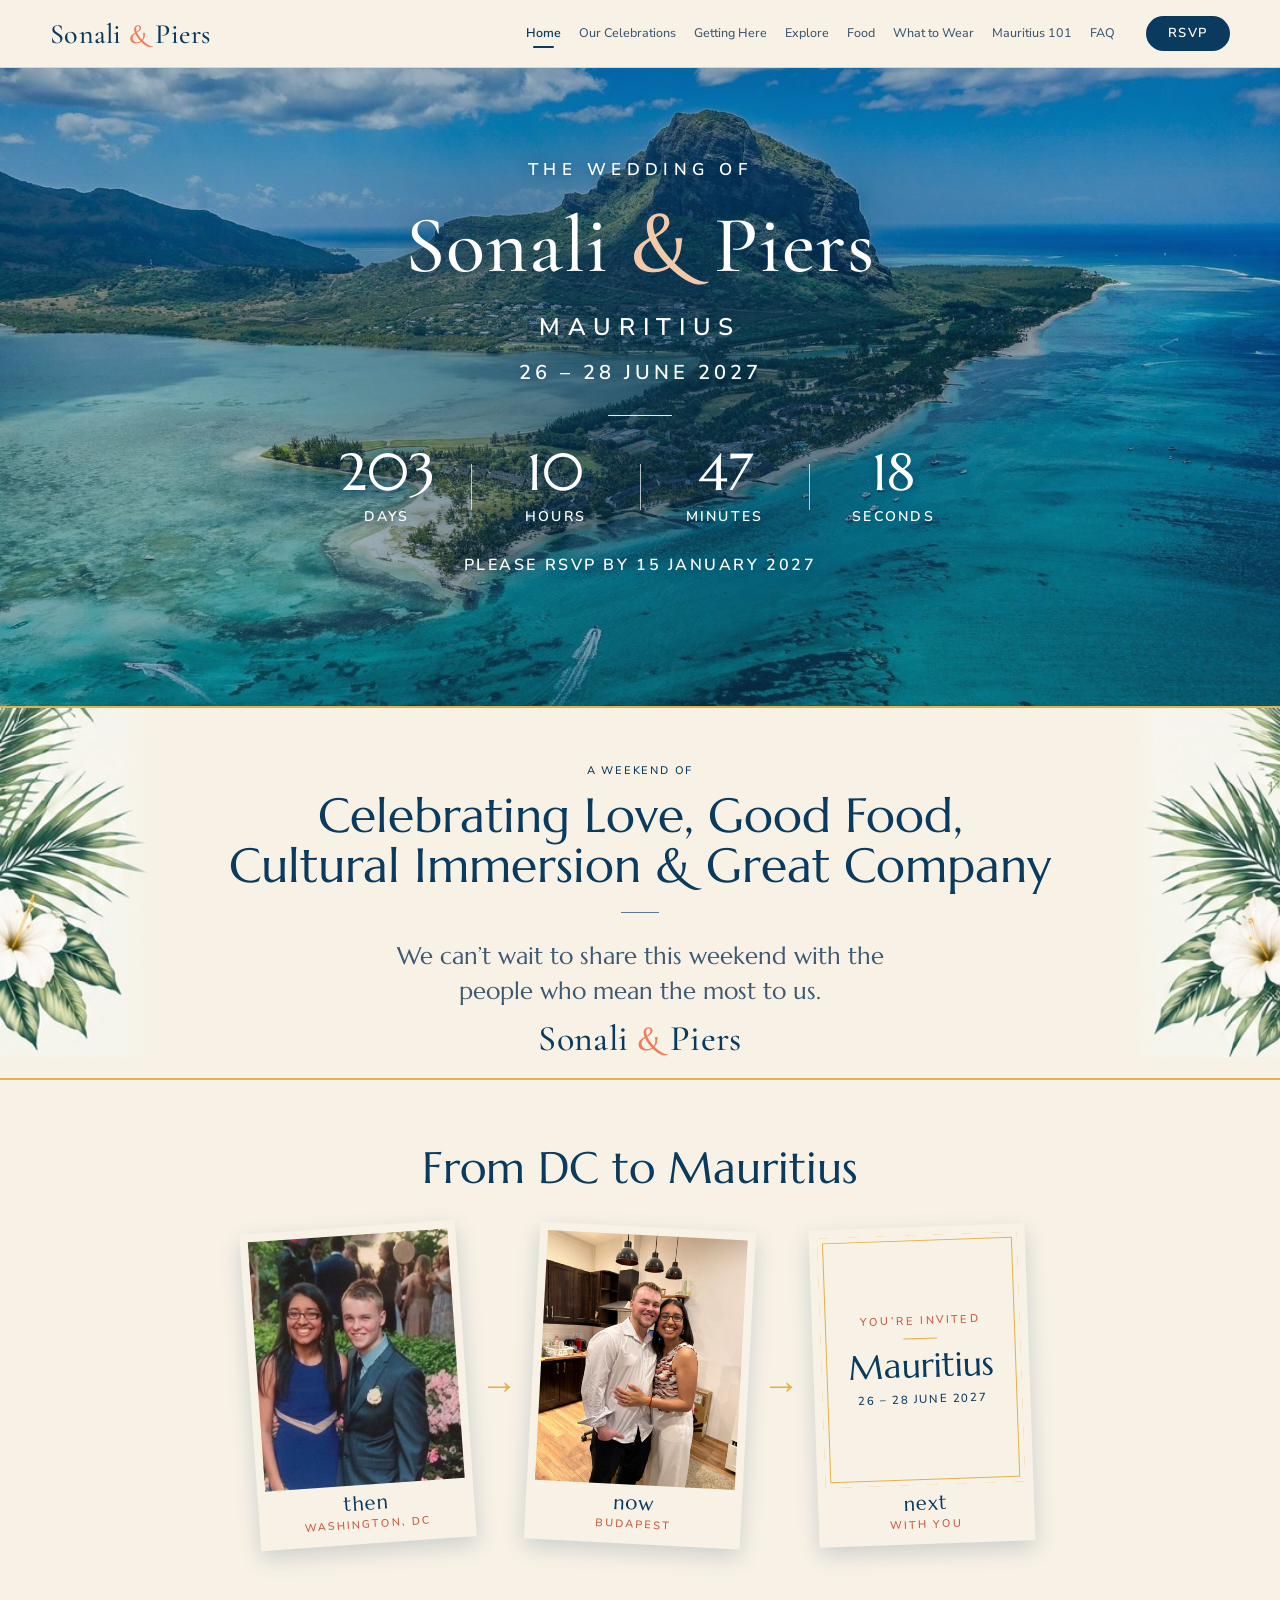
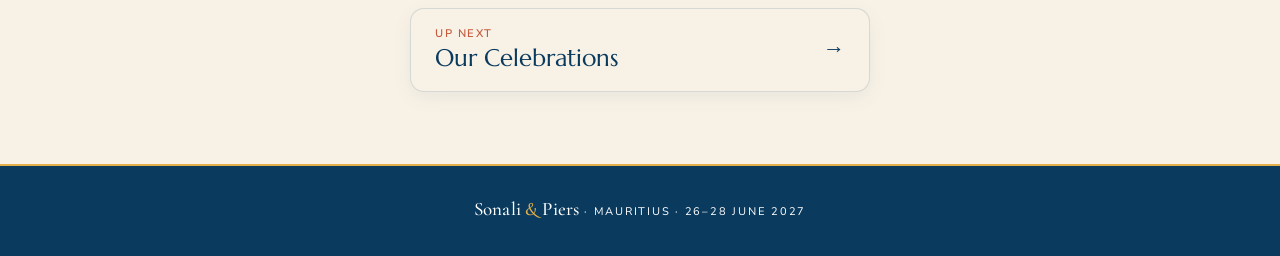
==== commit 2868d85b: "Hotels: website links for Sands Suites, La Pirogue, Sugar Beach, Sofitel Each card now has "Website"" ====
--- a/index.html
+++ b/index.html
@@ -32,8 +32,8 @@
 			href="https://fonts.googleapis.com/css2?family=Cormorant+Garamond:wght@500;600&family=Marcellus&family=Nunito+Sans:wght@300;400;600;700&family=Great+Vibes&display=swap"
 			rel="stylesheet" />
 		<link rel="icon" href="assets/images/favicon.svg" type="image/svg+xml" />
-		<link rel="stylesheet" href="assets/css/style.css?v=20261110f" />
-		<link rel="stylesheet" href="assets/css/site.css?v=20261110f" />
+		<link rel="stylesheet" href="assets/css/style.css?v=20261111a" />
+		<link rel="stylesheet" href="assets/css/site.css?v=20261111a" />
 </head>
 	<body data-page="home">
 		<header class="site-head">
@@ -120,10 +120,10 @@
 					</article>
 					<p class="stay-sub">MORE PLACES WE LIKE THE LOOK OF</p>
 					<div class="stay-grid">
-						<article class="stay-card"><span class="stay-tag">On the beach</span><h4>Sands Suites Resort &amp; Spa</h4><p>Right on Flic en Flac beach, and very well reviewed by guests.</p><a href="https://www.google.com/maps/search/?api=1&amp;query=Sands%20Suites%20Resort%20%26%20Spa%20Flic%20en%20Flac%20Mauritius" target="_blank" rel="noopener">View on map</a></article>
-						<article class="stay-card"><span class="stay-tag">Beach resort</span><h4>La Pirogue</h4><p>A beach resort a short drive along the coast, with great guest reviews.</p><a href="https://www.google.com/maps/search/?api=1&amp;query=La%20Pirogue%20Mauritius%20Flic%20en%20Flac" target="_blank" rel="noopener">View on map</a></article>
-						<article class="stay-card"><span class="stay-tag">Beach resort</span><h4>Sugar Beach</h4><p>Another well-reviewed beach resort close to Flic en Flac.</p><a href="https://www.google.com/maps/search/?api=1&amp;query=Sugar%20Beach%20Mauritius%20Flic%20en%20Flac" target="_blank" rel="noopener">View on map</a></article>
-						<article class="stay-card"><span class="stay-tag">Luxury resort</span><h4>Sofitel Mauritius L&rsquo;Imperial</h4><p>A well-known luxury resort just along the coast from Flic en Flac.</p><a href="https://www.google.com/maps/search/?api=1&amp;query=Sofitel%20Mauritius%20L%27Imperial%20Resort%20%26%20Spa" target="_blank" rel="noopener">View on map</a></article>
+						<article class="stay-card"><span class="stay-tag">On the beach</span><h4>Sands Suites Resort &amp; Spa</h4><p>Right on Flic en Flac beach, and very well reviewed by guests.</p><div class="stay-card-links"><a href="https://sands.mu/" target="_blank" rel="noopener">Website</a><a href="https://www.google.com/maps/search/?api=1&amp;query=Sands%20Suites%20Resort%20%26%20Spa%20Flic%20en%20Flac%20Mauritius" target="_blank" rel="noopener">View on map</a></div></article>
+						<article class="stay-card"><span class="stay-tag">Beach resort</span><h4>La Pirogue</h4><p>A beach resort a short drive along the coast, with great guest reviews.</p><div class="stay-card-links"><a href="https://www.yoursunlife.com/lapiroguemauritius/" target="_blank" rel="noopener">Website</a><a href="https://www.google.com/maps/search/?api=1&amp;query=La%20Pirogue%20Mauritius%20Flic%20en%20Flac" target="_blank" rel="noopener">View on map</a></div></article>
+						<article class="stay-card"><span class="stay-tag">Beach resort</span><h4>Sugar Beach</h4><p>Another well-reviewed beach resort close to Flic en Flac.</p><div class="stay-card-links"><a href="https://www.yoursunlife.com/sugarbeachmauritius/" target="_blank" rel="noopener">Website</a><a href="https://www.google.com/maps/search/?api=1&amp;query=Sugar%20Beach%20Mauritius%20Flic%20en%20Flac" target="_blank" rel="noopener">View on map</a></div></article>
+						<article class="stay-card"><span class="stay-tag">Luxury resort</span><h4>Sofitel Mauritius L&rsquo;Imperial</h4><p>A well-known luxury resort just along the coast from Flic en Flac.</p><div class="stay-card-links"><a href="https://sofitel.accor.com/en/hotels/1144.html" target="_blank" rel="noopener">Website</a><a href="https://www.google.com/maps/search/?api=1&amp;query=Sofitel%20Mauritius%20L%27Imperial%20Resort%20%26%20Spa" target="_blank" rel="noopener">View on map</a></div></article>
 					</div>
 					<article class="stay-bnb">
 						<h4>Prefer an Airbnb?</h4>
@@ -187,7 +187,7 @@
 			</main>
 
 		<footer><p><span class="fn">Sonali <span class="name-amp">&amp;</span> Piers</span> · MAURITIUS · 26–28 JUNE 2027</p></footer>
-		<script src="assets/js/script.js?v=20261110f"></script>
-		<script src="assets/js/site.js?v=20261110f"></script>
+		<script src="assets/js/script.js?v=20261111a"></script>
+		<script src="assets/js/site.js?v=20261111a"></script>
 	</body>
 </html>
--- a/assets/css/site.css
+++ b/assets/css/site.css
@@ -1124,3 +1124,14 @@
 	margin: 0;
 	flex: none;
 }
+
+/* Hotel cards: website and map links side by side */
+.stay-card-links {
+	display: flex;
+	flex-wrap: wrap;
+	gap: 6px 20px;
+	margin-top: 12px;
+}
+.stay-card .stay-card-links a {
+	margin-top: 0;
+}
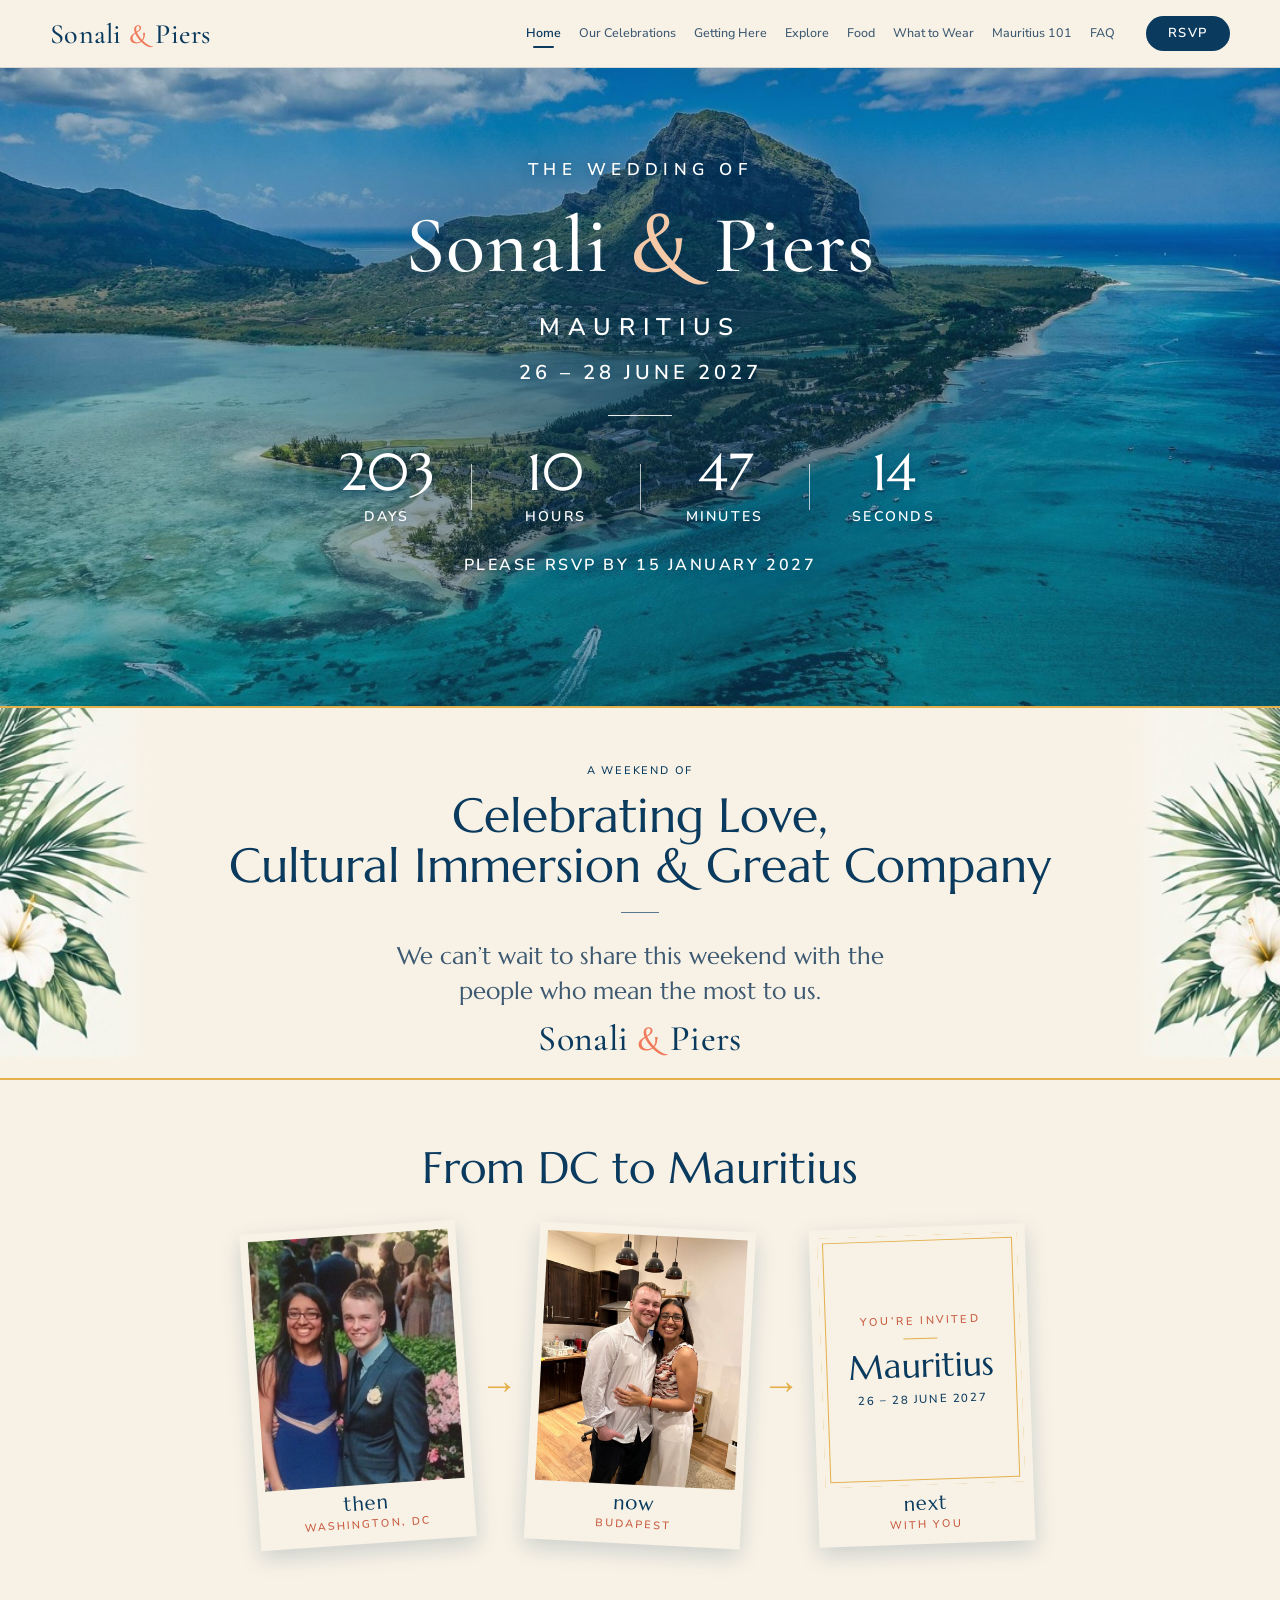
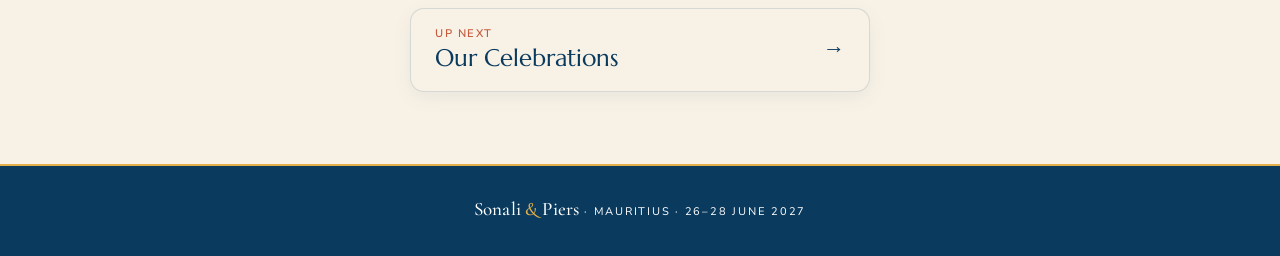
==== commit a8b9854b: "Copy edits, hotel name links, Maritim stay option - Homepage heading and Mehendi copy: remove "good " ====
--- a/index.html
+++ b/index.html
@@ -32,8 +32,8 @@
 			href="https://fonts.googleapis.com/css2?family=Cormorant+Garamond:wght@500;600&family=Marcellus&family=Nunito+Sans:wght@300;400;600;700&family=Great+Vibes&display=swap"
 			rel="stylesheet" />
 		<link rel="icon" href="assets/images/favicon.svg" type="image/svg+xml" />
-		<link rel="stylesheet" href="assets/css/style.css?v=20261111a" />
-		<link rel="stylesheet" href="assets/css/site.css?v=20261111a" />
+		<link rel="stylesheet" href="assets/css/style.css?v=20261116a" />
+		<link rel="stylesheet" href="assets/css/site.css?v=20261116a" />
 </head>
 	<body data-page="home">
 		<header class="site-head">
@@ -65,7 +65,7 @@
 				id="welcome" data-view="home">
 				<span class="deco deco-l" aria-hidden="true"></span><span class="deco deco-r" aria-hidden="true"></span>
 				<p class="section-label">A WEEKEND OF</p>
-				<h2>Celebrating Love, Good Food,<br />Cultural Immersion &amp; Great Company</h2>
+				<h2>Celebrating Love,<br />Cultural Immersion &amp; Great Company</h2>
 				<p class="welcome-note">We can’t wait to share this weekend with the people who mean the most to us.</p>
 				<p class="sig">Sonali <span class="name-amp">&amp;</span> Piers</p>
 			</section>
@@ -91,7 +91,7 @@
 <div class="toran" aria-hidden="true"></div>
 
 				<div class="ce-grid"><article class="ce"><figure class="ce-art"><img src="assets/images/events/mehendi.jpeg" alt="Hands decorated with mehendi (henna)" loading="lazy" decoding="async" /><div class="ce-date"><span>SAT</span><b>26</b><span>JUNE</span></div></figure>
-<div class="ce-body"><h3>Mehendi</h3><p class="ce-time">6:00 PM – Midnight</p><p class="ce-venue">Domaine Anna</p><p class="ce-serve">Dinner will be served</p><p class="ce-copy">A joyful start to the weekend with good food and colour.</p>
+<div class="ce-body"><h3>Mehendi</h3><p class="ce-time">6:00 PM – Midnight</p><p class="ce-venue">Domaine Anna</p><p class="ce-serve">Dinner will be served</p><p class="ce-copy">A joyful start to the weekend with colour.</p>
 <a class="ce-map" href="https://www.google.com/maps/place/Domaine+Anna/@-20.2659439,57.3825025,17z/data=!3m1!4b1!4m6!3m5!1s0x217c43f70ab8f611:0x45fe65e4c6f3e160!8m2!3d-20.265949!4d57.3850828!16s%2Fg%2F1w0nbml6?entry=ttu&amp;g_ep=EgoyMDI2MTEwNC4wIKXMDSoASAFQAw%3D%3D" target="_blank" rel="noopener"><svg viewBox="0 0 24 24" aria-hidden="true"><path d="M12 21s-7-6.2-7-11.5A7 7 0 0 1 19 9.5C19 14.8 12 21 12 21z"/><circle cx="12" cy="9.5" r="2.5"/></svg>View on map</a>
 <div class="ce-actions"><a class="ce-cal" href="assets/calendar/mehendi.ics" download>Add to calendar</a><a class="ce-cal alt" href="https://calendar.google.com/calendar/render?action=TEMPLATE&amp;text=Sonali%20%26%20Piers%20-%20Mehendi&amp;dates=20270626T140000Z/20270626T200000Z&amp;location=Domaine%20Anna%2C%20Flic%20en%20Flac%2C%20Mauritius&amp;details=Times%20are%20Mauritius%20time%20%28UTC%2B4%29." target="_blank" rel="noopener">Google Calendar</a></div><div class="ce-expect"><p class="ce-expect-h">What to expect</p><p>The Mehendi is a relaxed, colourful party the evening before the wedding. Henna (mehendi) artists paint intricate designs on the bride’s hands and feet, and guests are very welcome to have a design too. It takes around 20 minutes to dry, so it’s the perfect excuse to sit back with a drink. Expect music, dancing and plenty of food. There are no formalities, just come and enjoy yourself.</p></div><div class="ce-wear"><p class="ce-wear-h">What to wear</p><p>Traditional Indian attire encouraged; Western festive attire is also welcome.</p><p class="ce-pal-tbc"><span aria-hidden="true"><i></i><i></i><i></i></span>Colour palette coming soon</p><a class="ce-insp" href="wear.html#mehendi">Outfit ideas &rarr;</a></div></div></article><article class="ce"><figure class="ce-art"><img src="assets/images/events/hilton_mauritius.jpeg" alt="Hilton Mauritius Resort &amp; Spa, Flic en Flac" loading="lazy" decoding="async" /><div class="ce-date"><span>SUN</span><b>27</b><span>JUNE</span></div></figure>
 <div class="ce-body"><h3>The Wedding</h3><p class="ce-time">3:00 – 6:00 PM</p><p class="ce-venue">Hilton Mauritius Resort &amp; Spa</p><p class="ce-serve">Light snacks and refreshments will be served</p><p class="ce-copy">Join us as we exchange vows and celebrate.</p>
@@ -105,30 +105,34 @@
 			<section class="travel" id="travel" data-view="travel">
 				<p class="section-label">FLIGHTS &amp; WHERE TO STAY</p>
 				<h2>Getting Here</h2><div class="toran garland" aria-hidden="true"></div>
-				<p class="travel-intro">We recommend these airlines. Try to land 3–5 days before the festivities begin, around 21–23 June, so you have time to recover from the journey and the jet lag.</p>
+				<p class="travel-intro">Here are some airline recommendations. Try to land 3–5 days before the festivities begin, around 21–23 June, so you have time to recover from the journey and the jet lag.</p>
 				<div class="stamps"><a class="stamp" style="--c:#e4695a;--r:-7deg" href="https://www.turkishairlines.com" target="_blank" rel="noopener"><small>DEPARTED VIA</small><b>Turkish Airlines</b><small>ISTANBUL · IST</small></a><a class="stamp" style="--c:#0d615e;--r:5deg" href="https://www.emirates.com" target="_blank" rel="noopener"><small>DEPARTED VIA</small><b>Emirates</b><small>DUBAI · DXB</small></a><a class="stamp" style="--c:#123b4a;--r:-3deg" href="https://www.airfrance.com" target="_blank" rel="noopener"><small>DEPARTED VIA</small><b>Air France</b><small>PARIS · CDG</small></a></div>
 				<p class="travel-note">Before you fly, fill in the free <a href="https://safemauritius.govmu.org/" target="_blank" rel="noopener">SafeMauritius travel form</a>.</p>
 				<div class="stay" id="stay">
 					<p class="section-label">WHERE TO STAY</p>
 					<h3>Stay in Flic en Flac</h3>
-					<p class="travel-intro">Most of the festivities are in Flic en Flac, so we recommend staying there. It’s a small island, so you’ll be fine wherever you end up.</p>
+					<p class="travel-intro">Most of the festivities are in Flic en Flac, so we recommend staying there. It’s a small island, so if you’re not in Flic en Flac, you’ll be fine wherever you end up.</p>
 					<article class="stay-pick">
 						<span class="stay-badge">OUR PICK</span>
-						<h4>Hilton Mauritius Resort &amp; Spa</h4>
+						<h4><a class="stay-name" href="https://www.hilton.com/en/hotels/mruhihi-hilton-mauritius-resort-and-spa/" target="_blank" rel="noopener">Hilton Mauritius Resort &amp; Spa</a></h4>
 						<p>Where the wedding takes place. A beachfront resort in Flic en Flac with a spa, a pool and several restaurants.</p>
 						<div class="stay-links"><a href="https://www.hilton.com/en/hotels/mruhihi-hilton-mauritius-resort-and-spa/" target="_blank" rel="noopener">Hilton website</a><a href="https://www.google.com/maps/search/?api=1&amp;query=Hilton%20Mauritius%20Resort%20%26%20Spa" target="_blank" rel="noopener">View on map</a></div>
 					</article>
 					<p class="stay-sub">MORE PLACES WE LIKE THE LOOK OF</p>
 					<div class="stay-grid">
-						<article class="stay-card"><span class="stay-tag">On the beach</span><h4>Sands Suites Resort &amp; Spa</h4><p>Right on Flic en Flac beach, and very well reviewed by guests.</p><div class="stay-card-links"><a href="https://sands.mu/" target="_blank" rel="noopener">Website</a><a href="https://www.google.com/maps/search/?api=1&amp;query=Sands%20Suites%20Resort%20%26%20Spa%20Flic%20en%20Flac%20Mauritius" target="_blank" rel="noopener">View on map</a></div></article>
-						<article class="stay-card"><span class="stay-tag">Beach resort</span><h4>La Pirogue</h4><p>A beach resort a short drive along the coast, with great guest reviews.</p><div class="stay-card-links"><a href="https://www.yoursunlife.com/lapiroguemauritius/" target="_blank" rel="noopener">Website</a><a href="https://www.google.com/maps/search/?api=1&amp;query=La%20Pirogue%20Mauritius%20Flic%20en%20Flac" target="_blank" rel="noopener">View on map</a></div></article>
-						<article class="stay-card"><span class="stay-tag">Beach resort</span><h4>Sugar Beach</h4><p>Another well-reviewed beach resort close to Flic en Flac.</p><div class="stay-card-links"><a href="https://www.yoursunlife.com/sugarbeachmauritius/" target="_blank" rel="noopener">Website</a><a href="https://www.google.com/maps/search/?api=1&amp;query=Sugar%20Beach%20Mauritius%20Flic%20en%20Flac" target="_blank" rel="noopener">View on map</a></div></article>
-						<article class="stay-card"><span class="stay-tag">Luxury resort</span><h4>Sofitel Mauritius L&rsquo;Imperial</h4><p>A well-known luxury resort just along the coast from Flic en Flac.</p><div class="stay-card-links"><a href="https://sofitel.accor.com/en/hotels/1144.html" target="_blank" rel="noopener">Website</a><a href="https://www.google.com/maps/search/?api=1&amp;query=Sofitel%20Mauritius%20L%27Imperial%20Resort%20%26%20Spa" target="_blank" rel="noopener">View on map</a></div></article>
+						<article class="stay-card"><span class="stay-tag">On the beach</span><h4><a class="stay-name" href="https://sands.mu/" target="_blank" rel="noopener">Sands Suites Resort &amp; Spa</a></h4><p>Right on Flic en Flac beach, and very well reviewed by guests.</p><div class="stay-card-links"><a href="https://sands.mu/" target="_blank" rel="noopener">Website</a><a href="https://www.google.com/maps/search/?api=1&amp;query=Sands%20Suites%20Resort%20%26%20Spa%20Flic%20en%20Flac%20Mauritius" target="_blank" rel="noopener">View on map</a></div></article>
+						<article class="stay-card"><span class="stay-tag">Beach resort</span><h4><a class="stay-name" href="https://www.yoursunlife.com/lapiroguemauritius/" target="_blank" rel="noopener">La Pirogue</a></h4><p>A beach resort a short drive along the coast, with great guest reviews.</p><div class="stay-card-links"><a href="https://www.yoursunlife.com/lapiroguemauritius/" target="_blank" rel="noopener">Website</a><a href="https://www.google.com/maps/search/?api=1&amp;query=La%20Pirogue%20Mauritius%20Flic%20en%20Flac" target="_blank" rel="noopener">View on map</a></div></article>
+						<article class="stay-card"><span class="stay-tag">Beach resort</span><h4><a class="stay-name" href="https://www.yoursunlife.com/sugarbeachmauritius/" target="_blank" rel="noopener">Sugar Beach</a></h4><p>Another well-reviewed beach resort close to Flic en Flac.</p><div class="stay-card-links"><a href="https://www.yoursunlife.com/sugarbeachmauritius/" target="_blank" rel="noopener">Website</a><a href="https://www.google.com/maps/search/?api=1&amp;query=Sugar%20Beach%20Mauritius%20Flic%20en%20Flac" target="_blank" rel="noopener">View on map</a></div></article>
+						<article class="stay-card"><span class="stay-tag">Beach resort</span><h4><a class="stay-name" href="https://sofitel.accor.com/en/hotels/1144.html" target="_blank" rel="noopener">Sofitel Mauritius L&rsquo;Imperial</a></h4><p>A beach resort just along the coast from Flic en Flac.</p><div class="stay-card-links"><a href="https://sofitel.accor.com/en/hotels/1144.html" target="_blank" rel="noopener">Website</a><a href="https://www.google.com/maps/search/?api=1&amp;query=Sofitel%20Mauritius%20L%27Imperial%20Resort%20%26%20Spa" target="_blank" rel="noopener">View on map</a></div></article>
 					</div>
 					<article class="stay-bnb">
 						<h4>Prefer an Airbnb?</h4>
 						<p>There are plenty of houses, villas and apartments in and around Flic en Flac, which works well if you’re travelling in a group.</p>
 						<a href="https://www.airbnb.com/flic-en-flac-mauritius/stays" target="_blank" rel="noopener">Browse Airbnbs in Flic en Flac</a>
+					</article>
+					<article class="stay-bnb stay-maritim">
+						<h4>Staying on after the reception?</h4>
+						<p>If you’d rather not travel back on Monday night, you can stay at <a class="stay-name" href="https://www.maritim.com" target="_blank" rel="noopener">Maritim Resort &amp; Spa</a>, where the reception is held, on 28 June at a special wedding rate. Let us know when you RSVP and we’ll share the details.</p>
 					</article>
 					<p class="stay-note">Prices and availability are on each website.</p>
 				</div>
@@ -187,7 +191,7 @@
 			</main>
 
 		<footer><p><span class="fn">Sonali <span class="name-amp">&amp;</span> Piers</span> · MAURITIUS · 26–28 JUNE 2027</p></footer>
-		<script src="assets/js/script.js?v=20261111a"></script>
-		<script src="assets/js/site.js?v=20261111a"></script>
+		<script src="assets/js/script.js?v=20261116a"></script>
+		<script src="assets/js/site.js?v=20261116a"></script>
 	</body>
 </html>
--- a/assets/css/site.css
+++ b/assets/css/site.css
@@ -1135,3 +1135,11 @@
 .stay-card .stay-card-links a {
 	margin-top: 0;
 }
+
+/* Hotel names link to their websites */
+a.stay-name{color:inherit;text-decoration:none;border-bottom:1px solid rgba(10, 58, 94, .3);transition:border-color .2s}
+a.stay-name:hover{border-bottom-color:currentColor}
+.stay-bnb p a.stay-name{display:inline;margin:0;padding:0;border:0;border-radius:0;font-size:inherit;letter-spacing:0;text-transform:none;color:var(--green);text-decoration:underline;text-underline-offset:2px}
+.stay-bnb p a.stay-name:hover{background:none;color:var(--green)}
+.stay-card h4 a.stay-name{margin:0;padding:0;font:inherit;letter-spacing:inherit;text-transform:none;color:inherit;align-self:auto;border-bottom:1px solid rgba(10, 58, 94, .3)}
+.stay-card h4 a.stay-name:hover{border-bottom-color:currentColor}
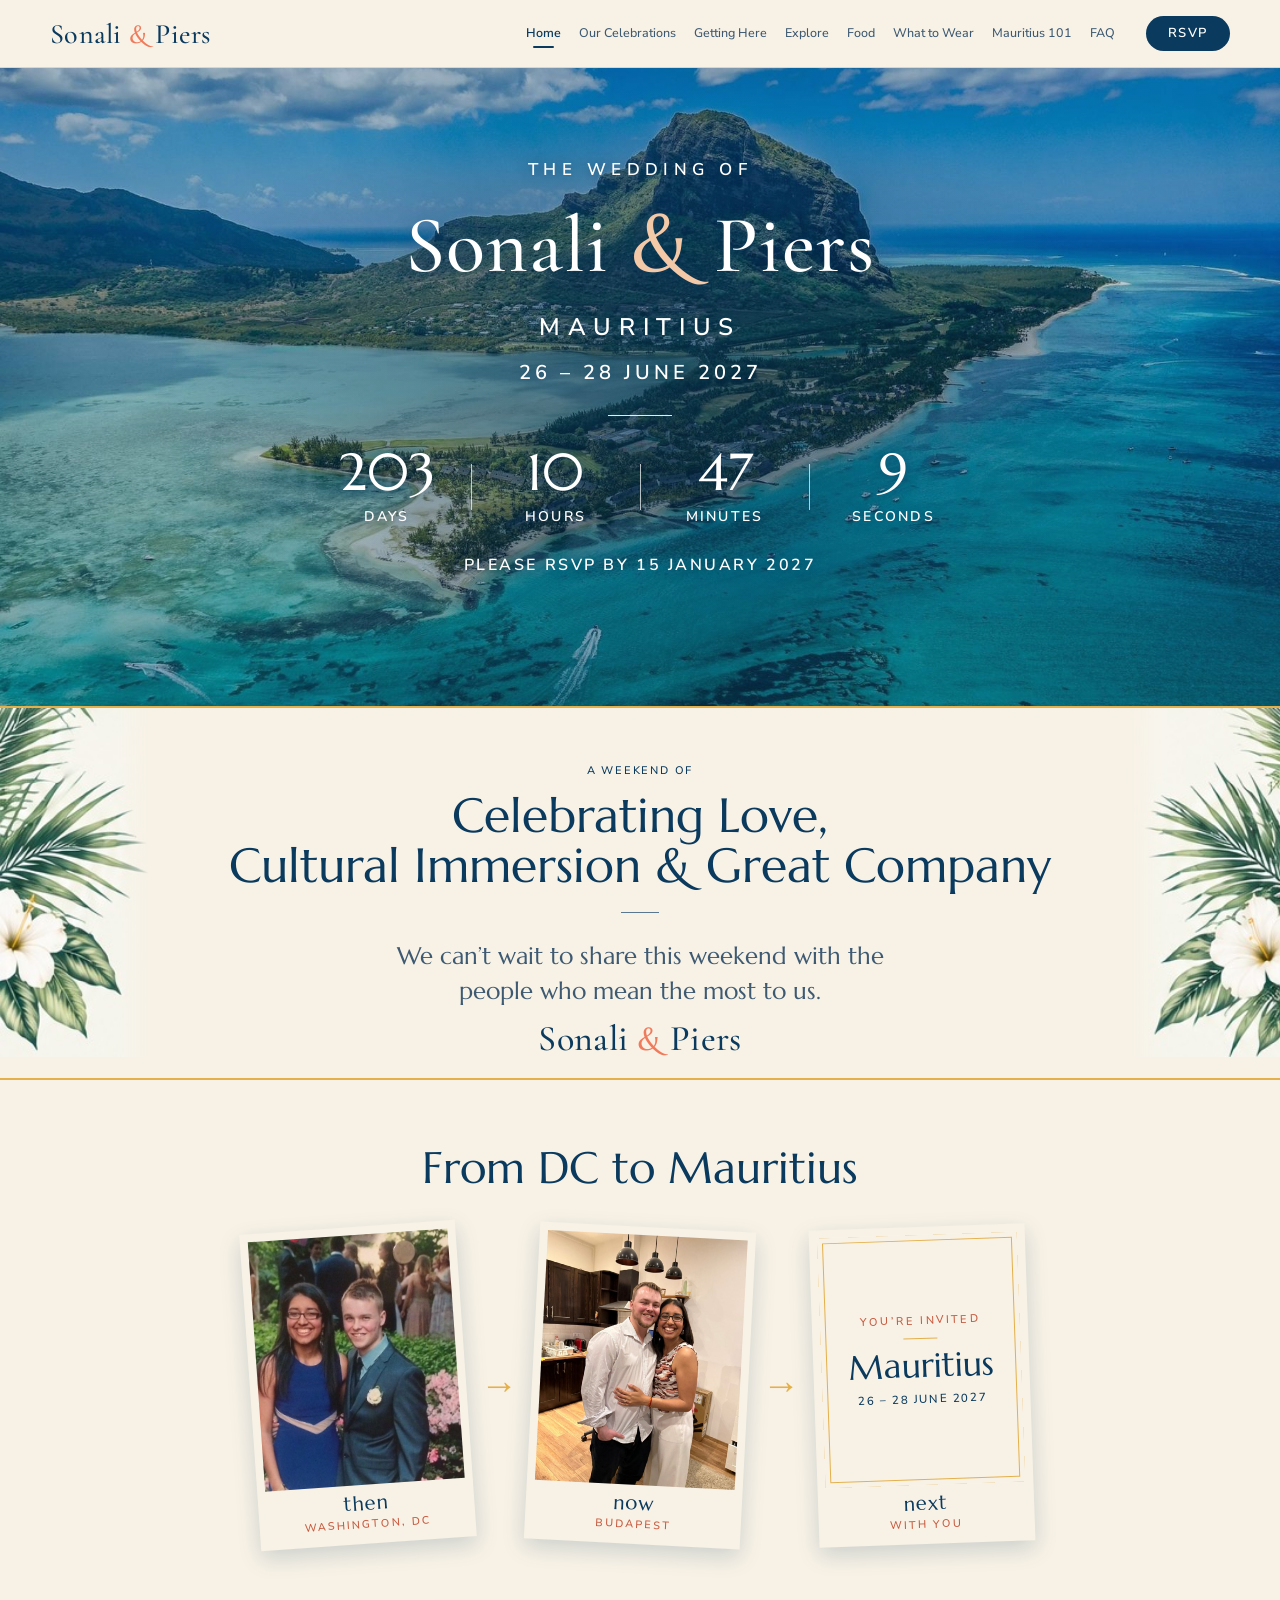
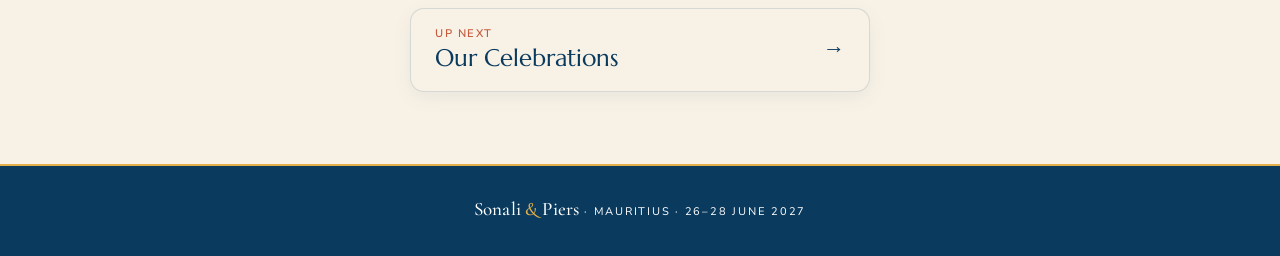
==== commit d4411eb8: "Hotels: remove the tags above each hotel name Co-Authored-By: Claude Opus 5.5 <noreply@anthropic.com" ====
--- a/index.html
+++ b/index.html
@@ -120,10 +120,10 @@
 					</article>
 					<p class="stay-sub">MORE PLACES WE LIKE THE LOOK OF</p>
 					<div class="stay-grid">
-						<article class="stay-card"><span class="stay-tag">On the beach</span><h4><a class="stay-name" href="https://sands.mu/" target="_blank" rel="noopener">Sands Suites Resort &amp; Spa</a></h4><p>Right on Flic en Flac beach, and very well reviewed by guests.</p><div class="stay-card-links"><a href="https://sands.mu/" target="_blank" rel="noopener">Website</a><a href="https://www.google.com/maps/search/?api=1&amp;query=Sands%20Suites%20Resort%20%26%20Spa%20Flic%20en%20Flac%20Mauritius" target="_blank" rel="noopener">View on map</a></div></article>
-						<article class="stay-card"><span class="stay-tag">Beach resort</span><h4><a class="stay-name" href="https://www.yoursunlife.com/lapiroguemauritius/" target="_blank" rel="noopener">La Pirogue</a></h4><p>A beach resort a short drive along the coast, with great guest reviews.</p><div class="stay-card-links"><a href="https://www.yoursunlife.com/lapiroguemauritius/" target="_blank" rel="noopener">Website</a><a href="https://www.google.com/maps/search/?api=1&amp;query=La%20Pirogue%20Mauritius%20Flic%20en%20Flac" target="_blank" rel="noopener">View on map</a></div></article>
-						<article class="stay-card"><span class="stay-tag">Beach resort</span><h4><a class="stay-name" href="https://www.yoursunlife.com/sugarbeachmauritius/" target="_blank" rel="noopener">Sugar Beach</a></h4><p>Another well-reviewed beach resort close to Flic en Flac.</p><div class="stay-card-links"><a href="https://www.yoursunlife.com/sugarbeachmauritius/" target="_blank" rel="noopener">Website</a><a href="https://www.google.com/maps/search/?api=1&amp;query=Sugar%20Beach%20Mauritius%20Flic%20en%20Flac" target="_blank" rel="noopener">View on map</a></div></article>
-						<article class="stay-card"><span class="stay-tag">Beach resort</span><h4><a class="stay-name" href="https://sofitel.accor.com/en/hotels/1144.html" target="_blank" rel="noopener">Sofitel Mauritius L&rsquo;Imperial</a></h4><p>A beach resort just along the coast from Flic en Flac.</p><div class="stay-card-links"><a href="https://sofitel.accor.com/en/hotels/1144.html" target="_blank" rel="noopener">Website</a><a href="https://www.google.com/maps/search/?api=1&amp;query=Sofitel%20Mauritius%20L%27Imperial%20Resort%20%26%20Spa" target="_blank" rel="noopener">View on map</a></div></article>
+						<article class="stay-card"><h4><a class="stay-name" href="https://sands.mu/" target="_blank" rel="noopener">Sands Suites Resort &amp; Spa</a></h4><p>Right on Flic en Flac beach, and very well reviewed by guests.</p><div class="stay-card-links"><a href="https://sands.mu/" target="_blank" rel="noopener">Website</a><a href="https://www.google.com/maps/search/?api=1&amp;query=Sands%20Suites%20Resort%20%26%20Spa%20Flic%20en%20Flac%20Mauritius" target="_blank" rel="noopener">View on map</a></div></article>
+						<article class="stay-card"><h4><a class="stay-name" href="https://www.yoursunlife.com/lapiroguemauritius/" target="_blank" rel="noopener">La Pirogue</a></h4><p>A beach resort a short drive along the coast, with great guest reviews.</p><div class="stay-card-links"><a href="https://www.yoursunlife.com/lapiroguemauritius/" target="_blank" rel="noopener">Website</a><a href="https://www.google.com/maps/search/?api=1&amp;query=La%20Pirogue%20Mauritius%20Flic%20en%20Flac" target="_blank" rel="noopener">View on map</a></div></article>
+						<article class="stay-card"><h4><a class="stay-name" href="https://www.yoursunlife.com/sugarbeachmauritius/" target="_blank" rel="noopener">Sugar Beach</a></h4><p>Another well-reviewed beach resort close to Flic en Flac.</p><div class="stay-card-links"><a href="https://www.yoursunlife.com/sugarbeachmauritius/" target="_blank" rel="noopener">Website</a><a href="https://www.google.com/maps/search/?api=1&amp;query=Sugar%20Beach%20Mauritius%20Flic%20en%20Flac" target="_blank" rel="noopener">View on map</a></div></article>
+						<article class="stay-card"><h4><a class="stay-name" href="https://sofitel.accor.com/en/hotels/1144.html" target="_blank" rel="noopener">Sofitel Mauritius L&rsquo;Imperial</a></h4><p>A beach resort just along the coast from Flic en Flac.</p><div class="stay-card-links"><a href="https://sofitel.accor.com/en/hotels/1144.html" target="_blank" rel="noopener">Website</a><a href="https://www.google.com/maps/search/?api=1&amp;query=Sofitel%20Mauritius%20L%27Imperial%20Resort%20%26%20Spa" target="_blank" rel="noopener">View on map</a></div></article>
 					</div>
 					<article class="stay-bnb">
 						<h4>Prefer an Airbnb?</h4>
